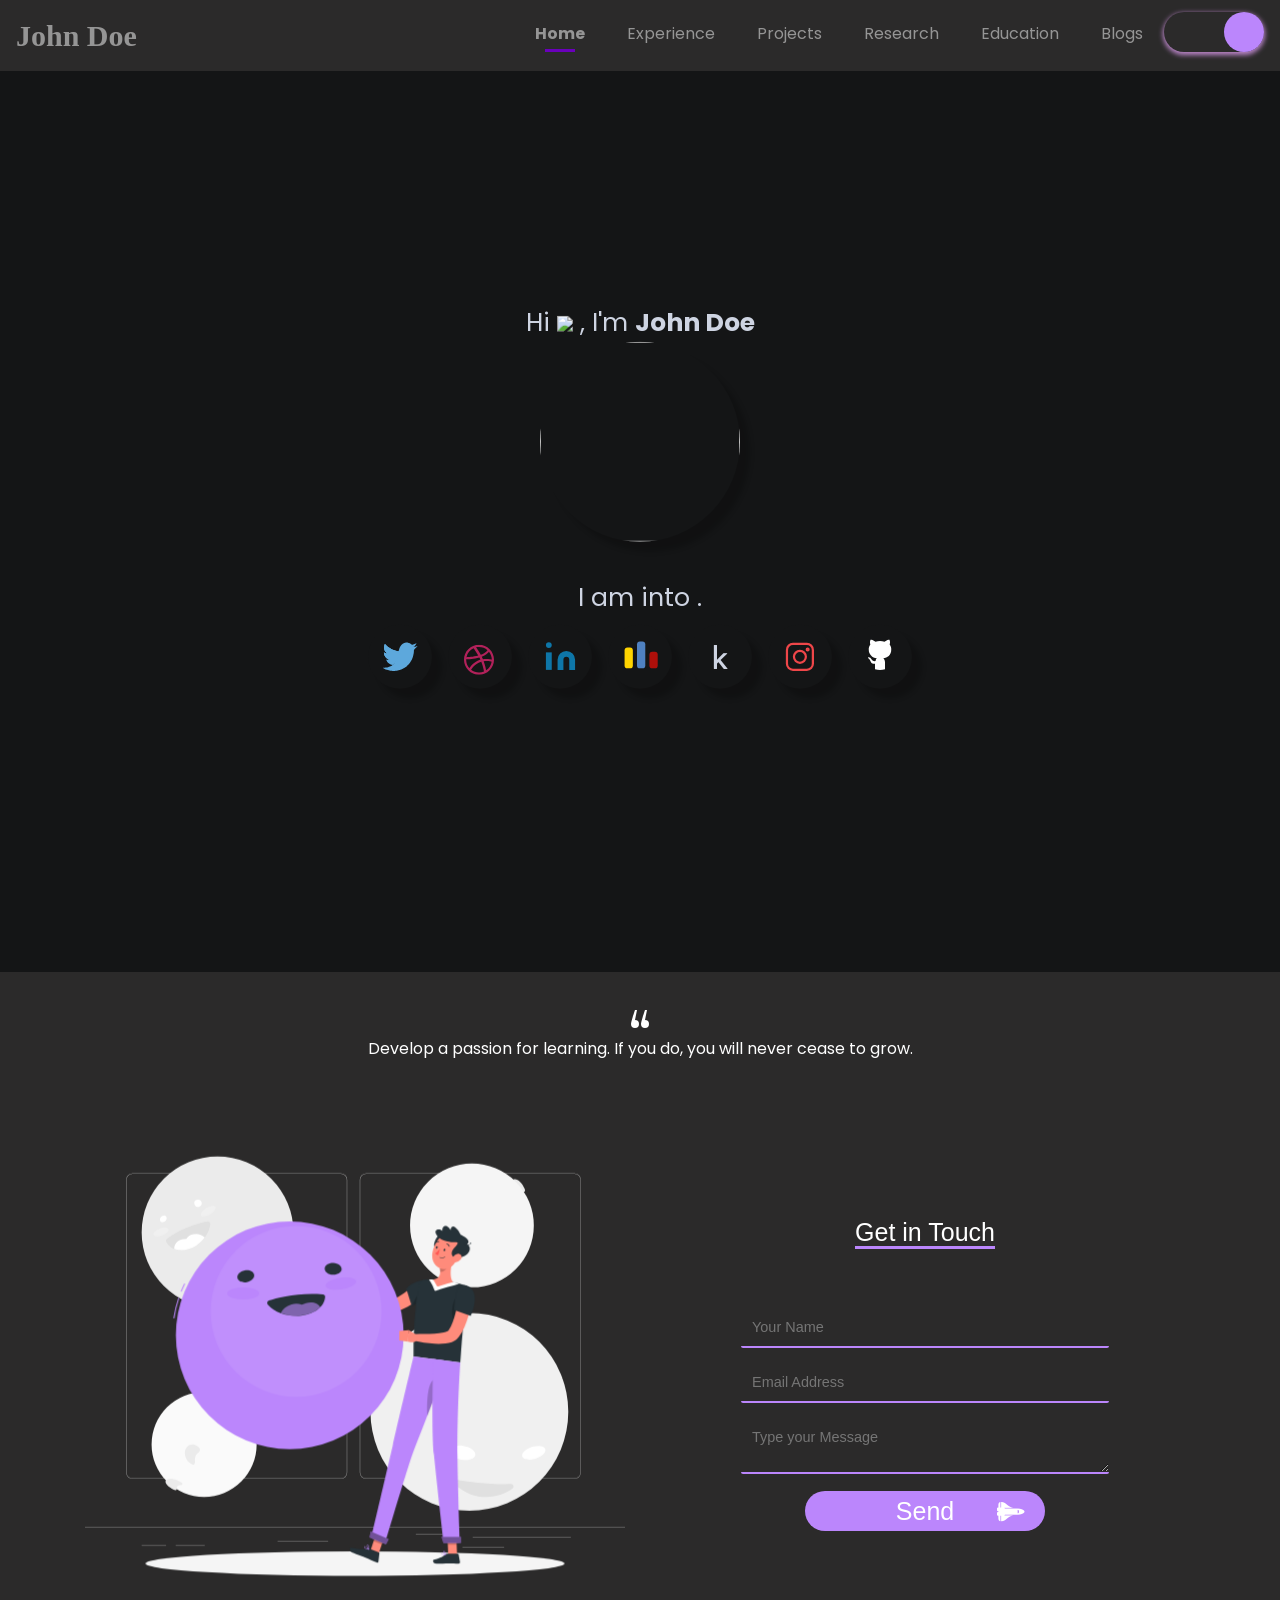
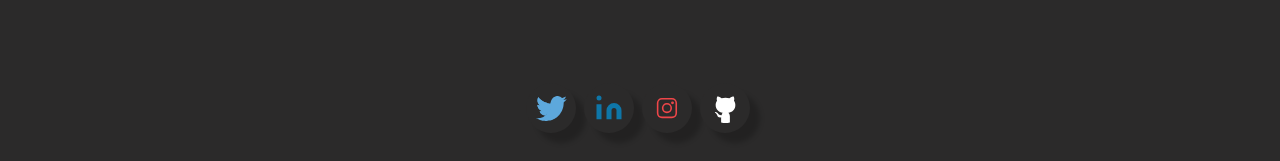
==== index.html @ d8738ed9 "Initial commit" ====
<!DOCTYPE html>
<html lang="en" light-mode="dark">

<head>
    <title>John Doe | Home</title>
    <meta charset="UTF-8">
    <meta name="viewport" content="width=device-width, initial-scale=1.0">
    <meta name="keywords" content="free portfolio template,portfolio template, portfolio website template, open source, open sourcing, contributing to open source" />
    <meta name="description" content="This project serves free and beautiful portfolio template for everyone. Anyone can showcase their work including moocs, education, projects, experience,etc. to the world." />
    <!-- Robot.txt -->
    <meta name="robots" content="index,follow" />
    <meta name="Googlebot" content="index,follow" />
    <meta name="AdsBot-Google" content="index,follow" />
    <meta property="og:site_name" content="https://portfolio.smaranjitghose.codes/">
    <meta property="og:title" content="John Doe | Home">
    <meta property="og:description" content="This project serves free and beautiful portfolio template for everyone. Anyone can showcase their work including moocs, education, projects, experience,etc. to the world.">
    <meta property="og:type" content="website">
    <meta property="og:url" content="https://portfolio.smaranjitghose.codes/">
    <meta name="twitter:card" content="summary">
    <meta name="twitter:site" content="https://portfolio.smaranjitghose.codes/">
    <meta name="application-name" content="John Doe | Home" />
    <meta name="apple-mobile-web-app-title" content="John Doe | Home" />
    <meta name="summary" content="An open source project aimed at providing free and beautiful templates to everyone for building their portfolio websites and showcase their work to the world." />
    <!--For Dark/Light mode Toggle-->
    <script src="https://code.iconify.design/1/1.0.4/iconify.min.js"></script>
    <!--Import Google Icon Font-->
    <link rel="stylesheet" href="https://maxcdn.bootstrapcdn.com/bootstrap/4.5.0/css/bootstrap.min.css" />
    <link href="https://fonts.googleapis.com/css2?family=Poppins:wght@200;300&display=swap" rel="stylesheet">
    <script src='https://kit.fontawesome.com/a076d05399.js'></script>
    <link rel="stylesheet" href="assets/css/preloader.css">
    <link rel="stylesheet" href="assets/css/home.css">
    <link rel="stylesheet" href="assets/css/style.css">
    <!-- Favicon -->
    <link id='favicon' rel="shortcut icon" href="assets/images/favicon.png" type="image/x-png">
    <!-- Font awesome icons -->
    <link rel="stylesheet" href="https://cdnjs.cloudflare.com/ajax/libs/font-awesome/5.15.1/css/all.min.css" integrity="sha512-+4zCK9k+qNFUR5X+cKL9EIR+ZOhtIloNl9GIKS57V1MyNsYpYcUrUeQc9vNfzsWfV28IaLL3i96P9sdNyeRssA==" crossorigin="anonymous" />
    <link rel="stylesheet" href="https://cdn.jsdelivr.net/gh/jpswalsh/academicons@1/css/academicons.min.css">
    <script defer src="./assets/js/dynamicTitle.js"></script>
    <!-- Global site tag (gtag.js) - Google Analytics -->
    <script async src="https://www.googletagmanager.com/gtag/js?id=G-M11CMZ12Q"></script>
    <script>
        window.dataLayer = window.dataLayer || [];
        function gtag(){dataLayer.push(arguments);}
        gtag('js', new Date());

        gtag('config', 'G-M11CMZ12Q');
    </script>
</head>

<body class="no-scroll-preload">
    <!-- loader -->
    <div class="loader-container">
        <div class="atom">
            <div class="electron"></div>
            <div class="electron-alpha"></div>
            <div class="electron-omega"></div>
        </div>
    </div>

    <!--Dynamic Nav Bar-->

    <!--Particles effect-->
    <div id="home">
        <section class="center">
            <div id="particles-js"></div>
        </section>
    </div>
    <center>
        <!-- Home Section -->
        <div class="text col-sm-6" style="margin-top: 140px;">Hi <span class="wave"><img src="assets/images/Hand.gif" width="35px"></span>&nbsp;, I'm <span class="header">John Doe</span>
            <div class="center">
                <div>
                    <img src="assets/images/dp_male.svg" alt="" class="rounded-circle" height="200" width="200">
                </div>
                <br/>
                <span style="display: inline;">I am into <span class="animated-text"
                    data-words="Designing, UI/UX, Cloud Computing, Web Development, Open Source, Mentoring"></span>
                </span>
                <div>
                    <div class="social-icons">

                        <a class="socialicon twitter" href="" target="_blank" rel="author">
                            <!-- SVG code for twitter icon -->
                            <svg class="twitter-icon" version="1.1" id="Layer_1" xmlns="http://www.w3.org/2000/svg" xmlns:xlink="http://www.w3.org/1999/xlink" x="0px" y="0px" viewBox="0 0 500 500" enable-background="new 0 0 500 500" xml:space="preserve">
                                <!-- bird body -->
                                <path id="body" fill="#5DA8DC" d="M142.9,364.1c-1.6,1-3,1.7-4,2.3c-3,1.5-7.9,3.8-14.9,6.9c-7,3.1-14.7,5.7-23.1,7.9
                                                c-8.4,2.2-15.6,3.8-21.8,4.7c-6.2,0.9-12.2,1.5-18.1,1.8s-11.4,0.3-16.7,0c-5.2-0.3-8.5-0.5-9.6-0.6l-1.8-0.2l-0.4-0.1l-0.4-0.1v0.8
                                                h0.2l0.1,0.1l0.1,0.1l0.1,0.1l0.1,0.1l0.1,0.1H33l0.4,0.2l0.4,0.2l0.1,0.1l0.1,0.1l0.1,0.1l0.1,0.1l3.6,2.2c2.4,1.5,4.5,2.6,6.4,3.6
                                                s6.6,3.3,14.1,7.1c7.6,3.7,16.6,7.4,27.2,11.1s18.6,6.2,24,7.4c5.4,1.3,12.8,2.6,22.2,3.9s14.9,2.1,16.3,2.2
                                                c1.5,0.1,3.3,0.3,5.5,0.4l3.3,0.2v0.2h25.6v-0.2l14-1.3c9.3-0.9,17.6-2.1,25-3.3c7.3-1.3,14.9-3.1,22.8-5.5
                                                c7.9-2.4,15.3-4.9,22.4-7.7c7.1-2.8,13.7-5.7,19.7-9c6.1-3.2,11.3-6,15.6-8.5c4.3-2.5,9.1-5.6,14.2-9.3c5.2-3.7,10-7.5,14.6-11.2
                                                s7.1-5.9,7.7-6.4c0.6-0.6,4-4,10.2-10.2c6.2-6.3,11.3-11.9,15.4-16.8c4-5,8-10.3,12-15.9c3.9-5.6,8.3-12.5,13-20.6
                                                s9.2-17.3,13.5-27.5s8-20.7,11-31.5c3-10.7,5.2-20.4,6.7-28.9s2.4-16.5,3-23.8c0.5-7.3,0.8-13.9,0.9-19.7s2.5-10.8,7.4-14.8
                                                s9.9-8.5,15-13.7c5.1-5.1,7.9-8,8.3-8.7c0.5-0.7,0.9-1.1,1.1-1.2c0.3-0.1,2.1-2.3,5.3-6.7c3.3-4.4,5-6.6,5-6.7l0.1-0.1l0.2-0.4
                                                l0.2-0.4l0.1-0.1l0.1-0.1l0.1-0.1l0.1-0.1l0.1-0.1l0.1-0.1l0.1-0.1l0.1-0.1l0.1-0.1l0.1-0.1l0.2-0.1l0.2-0.1V115l-1,0.3l-0.8,0.1
                                                l-0.4,0.2l-0.4,0.2l-0.4,0.2l-0.4,0.2l-0.6,0.2l-1.2,0.4l-10.6,3.6c-6.7,2.2-13.7,4.1-21,5.7l-11,2.4h-1.9l0.1-0.1l0.1-0.1l0.1-0.1
                                                l0.1-0.1l0.1-0.1l0.1-0.1l0.1-0.1l0.1-0.1l0.4-0.2l0.4-0.2l0.1-0.1l0.1-0.1l0.1-0.1l0.1-0.1l0.4-0.2l0.4-0.2l1.9-1.3
                                                c1.3-0.9,2.4-1.8,3.3-2.8s2.8-2.7,5.6-5.1c2.8-2.4,6-6,9.5-10.7s6.5-9.4,8.8-14s3.6-7.2,3.7-7.9c0.1-0.6,0.3-1.2,0.4-1.6l0.2-0.6
                                                l0.2-0.4l0.2-0.4l0.2-0.6l0.2-0.6l0.1-0.6l0.1-0.6l-0.4,0.1l-0.4,0.1l-0.1,0.1l-0.1,0.1l-0.1,0.1l-0.1,0.1l-0.4,0.2l-0.4,0.2
                                                l-0.4,0.2l-0.4,0.2l-0.1,0.1c-0.1,0.1-0.8,0.4-1.9,1.2c-1.2,0.7-4.7,2.4-10.5,5s-11.6,5-17.5,7.1s-11.4,3.7-16.5,4.9
                                                s-8.8,0.5-11.3-1.9c-2.4-2.4-5.2-4.7-8.3-6.9c-3.1-2.2-6.5-4.3-10.4-6.4c-3.8-2.1-7.7-3.9-11.8-5.5c-4-1.6-8.6-2.9-13.5-3.8
                                                l-7.4-1.5h-20.5v0.1c0,0.1-1.7,0.4-5.1,0.9s-7.6,1.6-12.6,3.3c-5,1.7-10.4,4.2-16.3,7.4c-5.9,3.3-11.1,7-15.7,11.2
                                                s-8.3,8.3-11.2,12.2c-2.9,3.9-5.2,7.4-7,10.5C221.5,163.3,231.3,307,142.9,364.1z" />

                                <!-- wing1 -->
                                <path id="wing1" fill="#5DA8DC" d="M233.2,181.5c-5-0.5-12.4-1.7-22.2-3.6c-9.8-1.8-16.8-3.3-20.8-4.5s-11.1-3.7-21.2-7.4
                                                c-10.1-3.8-19.5-8-28.3-12.8c-8.8-4.7-16.8-9.5-24-14.4s-13.1-9.1-17.5-12.8c-4.5-3.7-7.1-6-7.9-7s-1.5-1.6-1.9-1.8
                                                c-0.5-0.2-3.2-2.7-8-7.6s-9.1-9.2-12.6-13.2l-5.3-5.9l-0.1-0.1l-0.1-0.1L63.1,90l-0.2-0.4l-0.1-0.1l-0.1-0.1l-0.1-0.1l-0.1-0.1
                                                l-0.1-0.1L62.3,89l-0.1-0.1l0,0.1l-0.1,0.1L62,89.2l0,0.1l-0.1,0.1L61.7,90l-0.2,0.6L57.9,98c-2.2,5-3.9,9.7-5.1,14.1
                                                c-1.2,4.5-1.9,8.5-2.4,12c-0.4,3.5-0.5,7.8-0.4,12.8s0.7,10,1.8,15.1c1,5.1,2.6,10.2,4.6,15.2c2.1,5.1,4,9.2,5.8,12.5
                                                c1.8,3.2,3.9,6.4,6.3,9.2c2.4,2.9,4.7,5.6,7.1,8.3s4.6,4.7,6.7,6.4c2.2,1.6,3.3,2.5,3.4,2.5l0.1,0.1l0.4,0.2l0.4,0.2l0.1,0.1
                                                l0.1,0.1l0.1,0.1L87,207l0.4,0.2l0.4,0.2l0.1,0.1l0.1,0.1l0.1,0.1l0.1,0.1l0.1,0.1l0.1,0.1l0.1,0.1l0.1,0.1H85l-1.8-0.2
                                                c-1.2-0.1-4.8-0.9-10.8-2.2s-11.1-2.9-15.1-4.7l-6.1-2.8l-0.4-0.2l-0.4-0.2l-0.4-0.2l-0.4-0.2l-0.4-0.1l-0.4-0.1l0.7,8.3
                                                c0.4,5.5,1.4,11,2.8,16.3c1.5,5.4,3.6,11,6.5,16.9s6.2,11.1,9.8,15.5c3.7,4.5,7,8.1,10.1,11c3.1,2.8,6.3,5.4,9.8,7.8
                                                c3.4,2.4,8,4.8,13.8,7.3s9.3,3.9,10.6,4.3c1.3,0.4,2.2,0.6,2.8,0.8l0.8,0.2l0.8,0.2l0.8,0.2l0.8,0.2l0.8,0.2l-0.1,0.1l-0.1,0.1
                                                l-0.1,0.1l-0.1,0.1l-1,0.2l-1,0.2l-0.8,0.2c-0.5,0.1-1.9,0.4-4.3,0.8s-6.6,0.6-12.8,0.8c-6.2,0.1-10.7,0-13.5-0.4l-4.3-0.6L81,288
                                                l-0.6-0.1l0.1,0.4l0.1,0.4l0.2,0.6l0.2,0.6l3.2,7.2c2.2,4.8,4.4,9,6.7,12.7c2.3,3.7,5.1,7.2,8.3,10.7c3.2,3.5,5.8,6.2,7.9,8
                                                c2.1,1.9,5.3,4.3,9.9,7.2c4.6,2.9,9.3,5.4,14.1,7.4c4.9,2.1,9.4,3.7,13.5,4.7c4.2,1,7.3,1.6,9.2,1.8c1.9,0.1,4,0.3,6.1,0.4l3.1,0.2
                                                c117.9-117.9,82.9-167.7,82.9-167.7l-2.8-0.1C241.6,182.3,238.2,181.9,233.2,181.5z" />
                                <!-- wing2 -->
                                <path id="wing2" fill="#5DA8DC" d="M233.2,181.5c-5-0.5-12.4-1.7-22.2-3.6c-9.8-1.8-16.8-3.3-20.8-4.5s-11.1-3.7-21.2-7.4
                                                c-10.1-3.8-19.5-8-28.3-12.8c-8.8-4.7-16.8-9.5-24-14.4s-13.1-9.1-17.5-12.8c-4.5-3.7-7.1-6-7.9-7s-1.5-1.6-1.9-1.8
                                                c-0.5-0.2-3.2-2.7-8-7.6s-9.1-9.2-12.6-13.2l-5.3-5.9l-0.1-0.1l-0.1-0.1L63.1,90l-0.2-0.4l-0.1-0.1l-0.1-0.1l-0.1-0.1l-0.1-0.1
                                                l-0.1-0.1L62.3,89l-0.1-0.1l0,0.1l-0.1,0.1L62,89.2l0,0.1l-0.1,0.1L61.7,90l-0.2,0.6L57.9,98c-2.2,5-3.9,9.7-5.1,14.1
                                                c-1.2,4.5-1.9,8.5-2.4,12c-0.4,3.5-0.5,7.8-0.4,12.8s0.7,10,1.8,15.1c1,5.1,2.6,10.2,4.6,15.2c2.1,5.1,4,9.2,5.8,12.5
                                                c1.8,3.2,3.9,6.4,6.3,9.2c2.4,2.9,4.7,5.6,7.1,8.3s4.6,4.7,6.7,6.4c2.2,1.6,3.3,2.5,3.4,2.5l0.1,0.1l0.4,0.2l0.4,0.2l0.1,0.1
                                                l0.1,0.1l0.1,0.1L87,207l0.4,0.2l0.4,0.2l0.1,0.1l0.1,0.1l0.1,0.1l0.1,0.1l0.1,0.1l0.1,0.1l0.1,0.1l0.1,0.1H85l-1.8-0.2
                                                c-1.2-0.1-4.8-0.9-10.8-2.2s-11.1-2.9-15.1-4.7l-6.1-2.8l-0.4-0.2l-0.4-0.2l-0.4-0.2l-0.4-0.2l-0.4-0.1l-0.4-0.1l0.7,8.3
                                                c0.4,5.5,1.4,11,2.8,16.3c1.5,5.4,3.6,11,6.5,16.9s6.2,11.1,9.8,15.5c3.7,4.5,7,8.1,10.1,11c3.1,2.8,6.3,5.4,9.8,7.8
                                                c3.4,2.4,8,4.8,13.8,7.3s9.3,3.9,10.6,4.3c1.3,0.4,2.2,0.6,2.8,0.8l0.8,0.2l0.8,0.2l0.8,0.2l0.8,0.2l0.8,0.2l-0.1,0.1l-0.1,0.1
                                                l-0.1,0.1l-0.1,0.1l-1,0.2l-1,0.2l-0.8,0.2c-0.5,0.1-1.9,0.4-4.3,0.8s-6.6,0.6-12.8,0.8c-6.2,0.1-10.7,0-13.5-0.4l-4.3-0.6L81,288
                                                l-0.6-0.1l0.1,0.4l0.1,0.4l0.2,0.6l0.2,0.6l3.2,7.2c2.2,4.8,4.4,9,6.7,12.7c2.3,3.7,5.1,7.2,8.3,10.7c3.2,3.5,5.8,6.2,7.9,8
                                                c2.1,1.9,5.3,4.3,9.9,7.2c4.6,2.9,9.3,5.4,14.1,7.4c4.9,2.1,9.4,3.7,13.5,4.7c4.2,1,7.3,1.6,9.2,1.8c1.9,0.1,4,0.3,6.1,0.4l3.1,0.2
                                                c117.9-117.9,82.9-167.7,82.9-167.7l-2.8-0.1C241.6,182.3,238.2,181.9,233.2,181.5z" />
                            </svg>
                        </a>

                        <a class="socialicon dribbble" href="" target="_blank" rel="author">
                            <svg class="dribbble-icon" viewBox="0 0 256 256" version="1.1" xmlns="http://www.w3.org/2000/svg" xmlns:xlink="http://www.w3.org/1999/xlink" preserveAspectRatio="xMidYMid">
                            <g>
                                <path
                                    d="M128,255.7 C57.4,255.7 0,198.4 0,127.9 C0,57.3 57.4,0 128,0 C198.6,0 256,57.3 256,127.8 C256,198.3 198.6,255.7 128,255.7 L128,255.7 L128,255.7 Z M235.9,145.3 C232.2,144.1 202.1,135.2 167.8,140.6 C182.1,179.8 187.9,211.8 189,218.4 C213.6,201.9 231.1,175.7 235.9,145.3 L235.9,145.3 L235.9,145.3 Z M170.7,228.5 C169.1,218.9 162.7,185.5 147.4,145.7 C147.2,145.8 146.9,145.9 146.7,145.9 C85,167.4 62.9,210.1 60.9,214.1 C79.4,228.5 102.7,237.1 128,237.1 C143.1,237.2 157.6,234.1 170.7,228.5 L170.7,228.5 L170.7,228.5 Z M46.8,201 C49.3,196.8 79.3,147.2 135.7,128.9 C137.1,128.4 138.6,128 140,127.6 C137.3,121.4 134.3,115.2 131.1,109.1 C76.5,125.4 23.5,124.7 18.7,124.6 C18.7,125.7 18.6,126.8 18.6,127.9 C18.7,156 29.3,181.6 46.8,201 L46.8,201 L46.8,201 Z M21,105.6 C25.9,105.7 70.9,105.9 122.1,92.3 C104,60.1 84.4,33.1 81.6,29.2 C50.9,43.6 28.1,71.8 21,105.6 L21,105.6 L21,105.6 Z M102.4,21.8 C105.4,25.8 125.3,52.8 143.2,85.7 C182.1,71.1 198.5,49.1 200.5,46.3 C181.2,29.2 155.8,18.8 128,18.8 C119.2,18.8 110.6,19.9 102.4,21.8 L102.4,21.8 L102.4,21.8 Z M212.6,58.9 C210.3,62 192,85.5 151.6,102 C154.1,107.2 156.6,112.5 158.9,117.8 C159.7,119.7 160.5,121.6 161.3,123.4 C197.7,118.8 233.8,126.2 237.4,126.9 C237.1,101.2 227.9,77.5 212.6,58.9 L212.6,58.9 L212.6,58.9 Z"
                                    fill="#B2215A" y="0"></path>
                            </g>
                            </svg>
                        </a>

                        <a class="socialicon linkedin" href="" target="_blank" rel="author">
                            <svg class="linkedin-icon" xmlns="http://www.w3.org/2000/svg" width="35" viewBox="0 0 24 24" fill="#0e76a8" stroke-width="1" stroke-linecap="round" stroke-linejoin="round" class="feather feather-linkedin">
                                <path d="M16 8a6 6 0 0 1 6 6v7h-4v-7a2 2 0 0 0-2-2 2 2 0 0 0-2 2v7h-4v-7a6 6 0 0 1 6-6z"></path>
                                <rect x="2" y="9" width="4" height="12"></rect>
                                <circle cx="4" cy="4" r="2"></circle>
                            </svg>
                        </a>

                        <a class="socialicon codeforces" href="" target="_blank" rel="author">
                            <svg class="codeforces-icon" xmlns="http://www.w3.org/2000/svg" viewBox="5 0 14 19" width="100" height="100">
                                <g>
                                    <rect class="red" x="15" width="2" height="6.5" rx="0.7" y="0" fill="#AE0F0A" />
                                    <rect class="blue" x="12" width="2" height="6.5" rx="0.7" y="0" fill="#4F81C1" />
                                    <rect class="yellow" x="9" width="2" height="6.5" rx="0.7" y="0" fill="#FFD400" />
                                </g>
                            </svg>
                        </a>

                        <a class="socialicon kaggle" href="" target="_blank" rel="author">
                            <i class="fab fa-kaggle"></i>
                        </a>

                        <a class="socialicon instagram" href="" target="_blank" rel="author">
                            <!-- svg code for instagram icon -->
                            <svg class="instagram-icon" x="0px" y="0px" viewBox="0 0 202.5 202.5" style="enable-background:new 0 0 202.5 202.5;">
                                <circle id="littleCircle" class="st0" cx="101" cy="101.5" r="18.9" />
                                <circle id="shutter" class="st0" cx="101" cy="101.5" r="8" />
                                <circle id="lens" class="st0" cx="125.5" cy="78.6" r="2.9" />
                                <path id="camera" class="st0" d="M79,60.5h44c10.5,0,19,8.5,19,19v44c0,10.5-8.5,19-19,19H79c-10.5,0-19-8.5-19-19v-44
                                                                                                        C60,69,68.5,60.5,79,60.5z" />
                            </svg>
                        </a>

                        <a class="socialicon github" href="" target="_blank" rel="author">
                            <!-- SVG code for Github icon -->
                            <svg class="github-icon" width="45px" height="45px" viewBox="0 0 300 300">
                                <!-- body -->
                                <path id="body" d="M112.5,234.4v43.1c24.5,7.5,50.5,7.5,75,0V225c-0.4-11.1-4.9-21.6-12.7-29.6c30-3.4,59.5-23.5,59.5-64.1
                                                            c0.9-13.9-3.3-27.7-11.8-38.7c4.1-11.6,3.7-24.4-1.3-35.7c0,0-11.2-3.7-37.5,13.8c-22.1-6.1-45.3-6.1-67.4,0
                                                            C90.6,53.3,78.9,56.8,78.9,56.8c-5,11.3-5.4,24.1-1.3,35.7c-8.5,11.1-12.7,24.8-11.9,38.7c0.2,33.8,26.4,61.8,60.2,64.1
                                                            c-5,4.7-8.1,11.1-8.6,18" />
                                <!-- arm                             -->
                                <path id="arm" d="M125.2,213.4c-13.9,7.8-31.5,2.8-39.3-11.2c-4.3-7.7-12-12.8-20.7-13.8c-11.2,0-4.6,6.4,0,9.4
                                                            c6,5.1,10.8,11.5,13.8,18.8c2.9,7.4,7.7,24.1,41.5,17.8" />
                            </svg>
                        </a>
                    </div>
                </div>
            </div>
        </div>
    </center>

    <br><br><br>
    <!-- Dynamic footer section -->
    <script src="https://code.jquery.com/jquery-3.5.1.min.js" integrity="sha256-9/aliU8dGd2tb6OSsuzixeV4y/faTqgFtohetphbbj0=" crossorigin="anonymous"></script>

    <!-- Google Analytics -->
    <script async src="https://www.googletagmanager.com/gtag/js?id=G-G6D61F5TL4"></script>
    <!-- Fetching our Google Tag Manager -->

    <!--JavaScript at end of body for optimized loading-->
    <script src="assets/js/app.js"></script>
    <script src="https://cdnjs.cloudflare.com/ajax/libs/popper.js/1.12.9/umd/popper.min.js" integrity="sha384-ApNbgh9B+Y1QKtv3Rn7W3mgPxhU9K/ScQsAP7hUibX39j7fakFPskvXusvfa0b4Q" crossorigin="anonymous"></script>
    <script src="https://maxcdn.bootstrapcdn.com/bootstrap/4.0.0/js/bootstrap.min.js" integrity="sha384-JZR6Spejh4U02d8jOt6vLEHfe/JQGiRRSQQxSfFWpi1MquVdAyjUar5+76PVCmYl" crossorigin="anonymous"></script>
    <script src='https://cdnjs.cloudflare.com/ajax/libs/particles.js/2.0.0/particles.min.js'></script>
    <script src="assets/js/particle.js"></script>

</body>

</html>
---- assets/css/home.css ----
/*Declaration of CSS variables for light/dark theme*/

html[data-theme="light"] {
  --col-icon: black;
  --col-bd-radius:rgb(2, 2, 2);
  --col-box-shadow:#000000 2px 2px 4px, 
  #4D4D4D -2px -2px 4px;
 --col-box-shadow-hover:inset #8a7373 2px 2px 4px, 
 inset #4D4D4D -2px -2px 4px;
  --col-bd-icon:transparent;
  --bg-icon: #fff;
   --bg1-color: #fff;
  --col-icon-dribbble: #ea4c89;
  --col-icon-linkedin: #0e76a8;
  --col-icon-kaggle: #41aff3;  
  --col-icon-instagram: rgb(201, 94, 174);
  --col-icon-mail:rgb(209, 82, 82);
  --col-icon-google-scholar:#3cba54;
  --col-icon-codeforces:rgb(19, 145, 184);
  --col-icon-leetcode:rgb(255, 181, 62);
  --shadow-col: rgba(0, 0, 0, 0.3);

}

html[data-theme="dark"] {
  --col-icon:white;
  --col-bd-radius:black;
  --col-bd-icon:transparent;
  --col-box-shadow: 5px 5px 10px rgba(22, 21, 21, 0.7) , -5px -5px 10px rgba(255,255,255,0.1);
  --col-box-shadow-hover:inset rgba(255, 255, 255, 1) 2px 2px 4px, 
 inset rgba(255, 255, 255, 0.5) -2px -2px 4px;
  --col-icon-dribbble: #ea4c89;
  --col-icon-linkedin: #0e76a8;
  --col-icon-kaggle: #41aff3;
  --col-icon-instagram: rgb(201, 94, 174);
  --col-icon-mail:rgb(209, 82, 82);
  --col-icon-google-scholar:#3cba54;
  --col-icon-codeforces:rgb(19, 145, 184);
  --col-icon-leetcode:rgb(255, 181, 62);
  --col-white: #fff;
}
/* Particle effect*/
body{
  font-family: "Poppins";
}
#home,
#particles-js {
  position: relative;
  height: 100vh;
  width: 100%;
}

.section {
  background-color: rgb(63, 25, 170);
  justify-content: center;
  align-items: center;
}

.text .header {
  font-weight: bold;
}

.text {
  font-size: 25px;
  top: 40%;
  left: 50%;
  transform: translate(-50%, -50%);
  position: absolute;
}

.animated-text span {
  display: none;
  line-height: 1;
}

.animated-text span.active {
  display: inline;
}

.animated-text:after {
  content: ".";
  display: inline;
  width: 6px;
  text-indent: 0;
  background: var(--col-icon);
  animation: blink 0.3s infinite alternate;
}
.datawords{
  white-space: nowrap;
    overflow: hidden;
    text-overflow: ellipsis;
    white-space: nowrap;
}

@keyframes blink {
  from {
    opacity: 0;
  }

  to {
    opacity: 1;
  }
}

/*Social icons*/

:root {
  --link-size: 64px;
  --trans-props: all 0.2s ease;
  --link-size-footer-b: 40px;
  --link-size-footer-s: 30px;
}

a.socialicon {
  box-shadow: 10px 10px 5px rgba(0, 0, 0, 0.2);
}

.social-icons {
  display: flex;
  font-size: 20px;
  align-items: center;
  justify-content: center;
  flex-flow: row wrap;
}
.socialicon{
  display: flex;
  position: relative;
  overflow: hidden;
  width: var(--link-size);
  height: var(--link-size);
  background-color: #fff;
  margin: 8px;
  border-radius: 50%;
  box-shadow: 2px 5px 5px var(--shadow-col);
  text-decoration: none;
  transition: var(--trans-props);
}
.socialicon i {
  margin: auto;
  font-size: 24px;
  z-index: 1;
  transition: var(--trans-props);
}

/* Social icon in dark mode */
html[light-mode="dark"] .socialicon{
  background-color: #141516;
}

.kaggle i {
  margin: auto;
  font-size: 24px;
  z-index: 1;
  transition: var(--trans-props);
}

.socialicon.kaggle{
  color:var(--col-icon-kaggle);
}

.socialicon:after {
  content: "";
  width: var(--link-size);
  height: var(--link-size);
  position: absolute;
  transform: translate(0, var(--link-size));
  border-radius: 50%;
  transition: var(--trans-props);
  
}

.socialicon.kaggle:after {
  background-color: #41aff3;
  box-shadow: var(--kaggle);
}


 /*
---------------------------
   LINKEDIN MICROANIMATION
---------------------------
*/

 .linkedin-icon{
  margin-left: 15px;
}
.linkedin:hover .linkedin-icon>rect{
  animation: rect-up 0.3s linear infinite;
}


@keyframes rect-up {
  50% {
      y:10px;
      height:11px;
   }
  0%{
      y:13px;
      height:8px;  
      }
  
}

.linkedin:hover .linkedin-icon> circle{
  animation: bounce 0.4s linear infinite;
}

@keyframes bounce {
  75% {
      cy: 8px;
   }
   50%{
      cy: 4px
   }
  0%{
      cy:4px
      }
  
}

/*
---------------------------
   INSTAGRAM MICROANIMATION
---------------------------
*/

.instagram-icon {
  width: 90px !important;
 
}
.st0 {
  fill:none;
  stroke:#EF4649;
  stroke-width:7;
  stroke-linecap:round;
  stroke-miterlimit:10;
}

.instagram:hover #littleCircle {
  stroke-dasharray:150;
}

.instagram #shutter{
  display:none;
}
.instagram:hover #shutter{
  display: block;
  animation: shutter 1s linear infinite;
}
.instagram:hover #lens{
  fill:#EF4649;
  animation: lens 1.5s linear infinite;

}

@keyframes shutter {
  0%, 50% {
          stroke-dashoffset: 150;
          
      }
  75% {
          fill:#EF4649;
          stroke-dashoffset: 0;
          stroke-width:11;
      }
}

@keyframes lens {
  0%, 75% {
          opacity: 0;
      }
  100% {
          opacity: 1;
      }
}


/*
---------------------------
   TWITTER MICROANIMATION
---------------------------
*/
.twitter-icon{
  width: 40px;
  margin-left: 12px;
}

.twitter:hover #wing1{
      transform-origin:center;
      animation: flap 0.4s ease-out infinite alternate;
   }	
   
.twitter:hover #wing2{
    transform-origin:center;
    animation: flap 0.4s ease-in infinite alternate;
 }		

@keyframes flap{
     50%{
      transform:scaleX(-1) rotate(-45deg) translate(-40px,-40px);
     }
   }

/*
--------------------------
   GITHUB MICROANIMATION
--------------------------
*/
html[light-mode="dark"] .github-icon{
  fill: #ffff;
}

.github-icon {
  width: 40px;
  margin-left: 12px;
  margin-top: 5px;
  fill: #000000;
}

.github:hover #arm {
  transform-origin: bottom right;
  animation: moveArm 1s infinite alternate;
}

@keyframes moveArm {
  0% { transform: rotate(10deg); }
  100% { transform: rotate(-10deg); }
 }

 /*
  --------------------------
     DRIBBBLE MICROANIMATION
  --------------------------
  */
  
  .dribbble-icon{
    width: 30px;
    height: 30px;
    margin-left:16px;
    margin-top: 20px;
  }
  
  .dribbble:hover .dribbble-icon{ 
      animation: dribbble-bounce .4s ease infinite;
      transform: rotate(360deg);
      transition: all 9s ease-in-out 0s;
  }
  
  @keyframes dribbble-bounce {
    from, to {
      margin-top: 20px;
    }
    50% { 
      margin-top: 15px; 
    }
    
    75%{
      margin-top: 15px;
    }
  }
  
  /*
  --------------------------
     CODEFORCES MICROANIMATION
  --------------------------
  */
  
  .codeforces-icon{
    margin-right: 6px;
    margin-top: 6px;
  }
  
  .codeforces-icon .red {
    height:4px;
    y:2.5px;
    
  }
  .codeforces:hover .red{
    animation: red-animation 2.5s infinite alternate;
  }
  
  
  .codeforces-icon .yellow{
    height:5px;
    y:1.5px;
    
  }
  
  .codeforces:hover .yellow{
    animation: yellow-animation 2s infinite alternate-reverse;
  }
  
  .codeforces:hover .blue{
    animation: blue-animation 2s  infinite alternate;
  }
  
  @keyframes red-animation{
    0%{
       y:0px
    }
    0%{
        height:6px;
        y:0.5px;
    }
  }
  
  @keyframes yellow-animation{
    0%{
        y:0px;
    }
    0%{
        height:6px;
        y:0.5px;
    }
  }
  
  @keyframes blue-animation{
    0%{
        y:0px;
    }
    0%{
        height:3px;
        y:3.5;
    }
  }
  
  

/*
----------------------------
   SOCIAL MEDIA ANIMATIONS
----------------------------
*/

.socialicon:hover {
  transform: translateY(-4px);
  box-shadow: 0px 4px 12px rgba(0, 0, 0, 0.16);
}
.socialicon:hover:after {
  transform: translate(0) scale(1.2);
}
.socialicon:hover i {
  color: #fff;
}
a:hover {
  color: transparent;
}


@media only screen and (max-width: 450px) {
  .text {
    margin-top: 5rem;
  }
}

@media only screen and (max-width:2381px){
  .text{
    margin-top:2rem;
  }
}

@media only screen and (max-width:1340px){
  .text{
    margin-top:4rem;
  }
}

@media only screen and (max-width:780px){
  .text{
    margin-top:3rem;
  }
}

@media only screen and (max-width:700px){
  .text{
    margin-top:6rem;
  }
}
@media only screen and (max-width:350px){
  .text{
    margin-top:6rem;
  }
}

@media only screen and (max-width:270px){
  .text{
    margin-top:12rem;
  }
}
/* responsiveness */
@media (min-width:410px) and (max-width:411px){
  .text{
    margin-top: 1rem;
  }
}
@media only screen and (min-height:731px){
  .text{
    margin-top: 2rem;
  }
}
@media (min-height:822px) and (max-height:823px){
  .text{
    margin-top: 10rem;
  }
}
@media only screen and (min-height:768px){
  .text{
    margin-top: 0rem;
  }
}
@media (max-width:280px)and (max-height:655px){
  .text{
    margin-top: 6rem;
  }
 

}

@media (min-width:1020px)and (max-width:1024px){
  .text{
    margin-top: 4rem;
    font-size: xx-large;
  }
}

@media (max-width:320px)and (max-height:440px){
  .text{
    margin-top: 4rem;
  }
  
  img{
    height:100px;
    width:150px;
    margin-bottom: 0px;
    margin-top: 0px;
  }
  .text{
    font-size:20px;
  }
  .socialicon{
    width:56px;
    height:56px;
  }
  
}

@media (max-width:380px)and (max-height:440px){
  .text{
    margin-top: 4rem;
  }
  img{
    height:100px;
    width:150px;
    margin-bottom: 0px;
    margin-top: 0px;
  }
  .text{
    font-size:20px;
  }
  .socialicon{
    width:56px;
    height:56px;
  }
  .tag{
    width:78px;
  }

}
@media (max-width:430px)and (max-height:440px){
  .text{
    font-size:20px;
    margin-top: 4rem;
  }
  img{
    height:100px;
    width:150px;
    margin-bottom: 0px;
    margin-top: 0px;
  }
  .socialicon{
    width:56px;
    height:56px;
  }

}
@media (min-width:520px)and (max-width:521px){
  .text{
    margin-top: 2rem;
  }
}

@media (min-height:810px)and (max-height:812px){
  .text{
    margin-top: 1rem;
  }
}

@media (min-height:822px)and (max-height:823px){
  .text{
    margin-top: 1rem;
  }
}
---- assets/css/style.css ----
@font-face {
  font-family: "Agustina";
  src: url(../fonts/Agustina.woff);
}


/*CSS variable declaration for light/dark mode*/

html[data-theme="light"] {
  --bg-mybtn: red;
  --bg-nav: black;
  --bg-nav-img: black;
  --bg-footer: #DDE1EC;
  --bg: #ffffff;
  --text: #191919;
  --text-color: #6c757d;
  --col-icon: black;
  --col-bd-radius: rgb(2, 2, 2);
  --col-box-shadow: #000000 2px 2px 4px, #4D4D4D -2px -2px 4px;
  --col-box-shadow-hover: inset #8a7373 2px 2px 4px, inset #4D4D4D -2px -2px 4px;
  --col-bd-icon: transparent;
  --bg-icon: #fff;
  --col-icon-twitter: #1da1f2;
  --col-icon-dribbble: #ea4c89;
  --col-icon-linkedin: #0e76a8;
  --col-icon-kaggle: #41aff3;
  --col-icon-github: #24292e;
  --col-icon-instagram: rgb(201, 94, 174);
  --col-icon-mail: rgb(209, 82, 82);
  --col-icon-google-scholar: #3cba54;
  --col-icon-codeforces: rgb(19, 145, 184);
  --col-icon-leetcode: rgb(255, 181, 62);
  --shadow-col: rgba(0, 0, 0, 0.3);
}

html[data-theme="dark"] {
  --bg-mybtn: rgb(230, 109, 129);
  --bg-nav: #6617cb;
  --bg-nav-img: linear-gradient(315deg, #6617cb 0%, #882463 74%);
  --bg-footer: linear-gradient(315deg, #6617cb 0%, #882463 74%);
  --bg: #191919;
  --text: #ffffff;
  --text-color: #fff;
  --bg-txt-img: linear-gradient(315deg, #d5adc8 0%, #ff8489 74%);
  --txt-fill: transparent;
  --col-icon: white;
  --col-bd-radius: black;
  --col-bd-icon: transparent;
  --col-box-shadow: 5px 5px 10px rgba(22, 21, 21, 0.7), -5px -5px 10px rgba(255, 255, 255, 0.1);
  --col-box-shadow-hover: inset rgba(255, 255, 255, 1) 2px 2px 4px, inset rgba(255, 255, 255, 0.5) -2px -2px 4px;
  --col-icon-twitter: #1da1f2;
  --col-icon-dribbble: #ea4c89;
  --col-icon-linkedin: #0e76a8;
  --col-icon-kaggle: #41aff3;
  --col-icon-github: #24292e;
  --col-icon-instagram: rgb(201, 94, 174);
  --col-icon-mail: rgb(209, 82, 82);
  --col-icon-google-scholar: #3cba54;
  --col-icon-codeforces: rgb(19, 145, 184);
  --col-icon-leetcode: rgb(255, 181, 62);
  --col-white: #fff;
}


/*
---------------------------
      SCROLLBAR
---------------------------
*/

::-webkit-scrollbar {
  width: 16px;
}

::-webkit-scrollbar-track {
  -webkit-box-shadow: inset 0 0 6px #bb86fc;
  border-radius: 2px;
  background: #f1f1f1;
}

::-webkit-scrollbar-thumb {
  border-radius: 2px;
  max-height: 10px;
  -webkit-box-shadow: inset 0 0 6px #bb86fc;
  background: #bb86fc;
  transition: 0.3s;
}

::-webkit-scrollbar-thumb:hover {
  background: #ca9eff;
  
}

/* Custom Scrollbar for Mozilla Firefox*/
html{
  overflow-y: visible;
  scrollbar-color: #ca9eff #f1f1f1;
  scrollbar-width: auto;
}

body {
  height: 100vh;
  margin: 0;
  overflow-x: hidden;
  color: var(--text);
  font-family: "Poppins", sans-serif;
  background-color: var(--bg);
}
.text-center heading1 exp-head {
  color: white;
}


/* Scroll to Top button */

#btnScrollToTop {
  width: 50px;
  height: 50px;
  background-color: #bb86fc;
  color: #fff;
  margin: 8px;
  border: none;
  border-radius: 50%;
  box-shadow: 2px 5px 5px rgba(0, 0, 0, 0.3);
  text-decoration: none;
  position: fixed;
  outline: none;
  bottom: 10px;
  right: 10px;
  animation: up 1.5s infinite;
  -webkit-animation: up 1.5s infinite;
}


/*
---------------------------------------
 SCROLL TO TOP BUTTON MICROANIMATION
---------------------------------------
*/

@keyframes up {
  0% {
      transform: translate(0);
  }
  20% {
      transform: translateY(-15px);
  }
  40% {
      transform: translate(0);
  }
}

@-webkit-keyframes up {
  0% {
      transform: translate(0);
  }
  20% {
      transform: translateY(-15px);
  }
  40% {
      transform: translate(0);
  }
}


/* smooth scrolling to top */

html {
  scroll-behavior: smooth;
}


/*
------------------------------------
   HAMBURGER ANIMATION
------------------------------------
*/

.hamburger_wrapper {
  float: right;
}

.hamburger {
  width: 2.5em;
  height: 2em;
  font-size: 11px;
  cursor: pointer;
  position: relative;
}

.first,
.second,
.third {
  position: absolute;
  background-color: rgba(0, 0, 0, 0.85);
  height: .45em;
  width: 100%;
  float: left;
  border-radius: 2px;
  transition: all .35s ease-in-out;
}

.first {
  top: 0px;
}

.is-active .first {
  transform-origin: .167em .33em;
  transform: rotate(45deg) translate(0.167em, -0.25em);
}

.second {
  top: 50%;
  margin-top: -.25em;
}

.is-active .second {
  opacity: 0;
  transform: translateX(8em)
}

.third {
  bottom: 0px;
  transform-origin: .25em -0.33em;
}

.is-active .third {
  transform: rotate(-45deg) translate(-0.167em, 0.083em);
}

.navbar-brand {
  font-family: Agustina;
  font-size: 30px;
  font-weight: bold;
}

.navbar {
  color: #000000;
  background-color: #fff;
  z-index: 2;
  box-shadow: 0 2px 2px rgb(230, 230, 230);
}

/* Dark Mode toggle switch button */
.dark_toggler {
  -webkit-appearance: none;
  position: relative;
  cursor: pointer;
  width: 100px;
  height: 40px;
  background-image: url(https://i.postimg.cc/857jHw2q/Screenshot-2020-04-16-at-1-07-06-PM.png);
  background-size: cover;
  border-radius: 50px;
  outline: none;
  transition: background-image 0.9s;
  box-shadow: 0px 2px 5px 1px gray;
}

.dark_toggler:before {
  content: "";
  position: absolute;
  top: 0;
  left: 0;
  height: 40px;
  width: 40px;
  background-color: navy;
  border-radius: 50px;
  transition: all 0.9s;
  background-color: #f7ca33;
}

.dark_toggler:checked {
  background-image: url(https://i.postimg.cc/Hn0nstVK/Screenshot-2020-04-16-at-1-07-19-PM.png);
  transition: background-image 0.9s;
  box-shadow: 0px 2px 5px 1px rgb(187, 134, 201);
}

.dark_toggler:checked:before {
  transform: translate(150%);
  transition: all 0.9s;
  background-color: #bb86fc;
}
/* end of dark mode toggle switch button */

html {
  background-color: #f6f6f6;
  transition: background-color .3s;
}

html[light-mode="dark"] {
  background-color: #141516;
  color: #ced4e2;
}

.dark-theme {
  background-color: #2b2a2A;
  transition: background-color .3s;
  box-shadow: 0 0 0;
}

.dark-theme .navbar-nav .nav-link,
.dark-theme .navbar-brand {
  color: rgba(255, 255, 255, 0.5);
}

.dark-theme .nav-link:hover{
color: #ffffff !important;
}

.dark-theme .first,
.dark-theme .second,
.dark-theme .third {
  background-color: rgba(255, 255, 255, 0.5);
}
.dsc{
   box-shadow:   2px 5px 5px 0px rgb(130 216 251), 
   inset -2px -5px 5px 0px rgb(130 216 251);
   background: #1f1d1d;
}
/*
-------------------------------------
  SIDEBAR SVG ANIMATION
--------------------------------------
*/

.bike {
  margin-top: 30px;
  display: block;
}

#right-wheel,
#left-wheel {
  animation: wheel 3s linear infinite;
  transform-origin: center;
  transform-box: fill-box;
}

#man-bike {
  animation: bikes 1s ease-in-out infinite alternate;
  transform-origin: bottom;
}

#hat {
  animation: hat 1s ease-in-out infinite alternate;
  transform-origin: center;
  transform-box: fill-box;
}

@keyframes wheel {
  from {
      transform: rotateZ(0deg);
  }
  to {
      transform: rotateZ(360deg);
  }
}

@keyframes bikes {
  from {
      transform: rotateX(0deg);
  }
  to {
      transform: rotateX(12deg);
  }
}

@keyframes hat {
  from {
      transform: translateY(0%) rotateZ(0deg);
  }
  to {
      transform: translateY(10%) rotateZ(20deg);
  }
}


/*
-------------------------------------
  NAV BAR HIGHLIGHTING
--------------------------------------
*/

@media only screen and (min-width: 1024px) {
  .current-link {
      font-weight: bolder;
      position: relative;
      z-index: 1;
      text-align: center;
  }
  .current-link:after {
      content: "";
      position: absolute;
      left: 34%;
      margin-left: auto;
      margin-right: auto;
      bottom: 0;
      width: 32%;
      border-bottom: 3px solid #6a00bb;
  }
  
  .nav-item-hover::after {
      content: "";
      display: block;
      margin-left: auto;
      margin-right: auto;
      height: 0.15em;
      bottom: 0;
      width: 0%;
      background-color: #6a00bb;
      transition: all ease-in-out 280ms;
  }
  
  .nav-item:hover::after {
      width: 50%;
      
  }

  li.nav-item {
      text-align: center;
  }
  a.nav-link {
      padding: 6px 21px !important;
  }

  /* Hide svg on laptop screens to prevent overlap between sidebar and navbar */
  .bike {
      display: none;
  }
}

/* navbar hover for light mode */
html[light-mode="light"] .nav-link{
  color: #000000 !important;
}
html[light-mode="light"] .nav-link:hover{
  color: 	rgb(106, 0, 187) !important;
}
html[light-mode="light"] .navbar-brand:hover{
  color: #000000 !important;
}

@media (min-width: 992px) {
  .navbar-expand-lg .navbar-nav {
      align-items: center;
  }
}


/**Navbar burger animations**/

.navbar-toggler {
  position: relative;
  display: flex;
  justify-content: center;
  align-items: center;
  cursor: pointer;
  transition: all .2s ease-in-out;
  border-color: white;
  border: none;
  outline: none;
  padding: 0;
  margin: 1.25rem 1rem;
}

.line {
  fill: none;
  stroke: black;
  stroke-width: 6;
  transition: stroke-dasharray 600ms cubic-bezier(0.4, 0, 0.2, 1), stroke-dashoffset 600ms cubic-bezier(0.4, 0, 0.2, 1);
  width: 50px;
}

.line1 {
  stroke-dasharray: 60 207;
  stroke-width: 6;
}

.line2 {
  stroke-dasharray: 60 60;
  stroke-width: 6;
}

.line3 {
  stroke-dasharray: 60 207;
  stroke-width: 6;
}

.open .line1 {
  stroke-dasharray: 90 207;
  stroke-dashoffset: -134;
  stroke-width: 6;
}

.open .line2 {
  stroke-dasharray: 1 60;
  stroke-dashoffset: -30;
  stroke-width: 6;
}

.open .line3 {
  stroke-dasharray: 90 207;
  stroke-dashoffset: -134;
  stroke-width: 6;
}


/*
------------------------
  FOOTER SECTION
------------------------
*/


/* Also have a look at the scroll to top button if changing footer's height (below upArrow in app.js) */

.footer {
  padding-top: 10px;
  font-family: "Poppins", sans-serif;
  background-color: #121212;
}

.tag {
  font-family: "Poppins", sans-serif;
  font: size 20px;
  line-height: 26px;
  text-align: center;
  color: #fff;
  height: 78px;
  margin: 5px auto 0px;
  display: block;
  box-sizing: border-box;
}

.svg-inline--fa {
  vertical-align: -0.200em;
}

.rounded-social-buttons .social-button {
  display: inline-block;
  cursor: pointer;
  width: 3.125rem;
  height: 3.125rem;
  border: 0.125rem solid transparent;
  padding: 0;
  text-decoration: none;
  text-align: center;
  color: #fefefe;
  font-size: 1.5625rem;
  font-weight: normal;
  line-height: 2em;
  border-radius: 1.6875rem;
  transition: all 0.5s ease;
  margin-right: 0.25rem;
  margin-bottom: 0.25rem;
}


/********
Rotate Transition in foote Soical Icon
*********/

.rounded-social-buttons .social-button:hover,
.rounded-social-buttons .social-button:focus {
  transition: background-color 0.3s, var(--trans-props);
}


/*
------------------------------
 TWITTER MICROANIMATION
-------------------------------
*/

.twitter:hover #wing1 {
  transform-origin: center;
  animation: flap 0.4s ease-out infinite alternate;
}

.twitter:hover #wing2 {
  transform-origin: center;
  animation: flap 0.4s ease-in infinite alternate;
}

@keyframes flap {
  50% {
      transform: scaleX(-1) rotate(-45deg) translate(-40px, -40px);
  }
}


/*
-----------------------------
 LINKEDIN MICROANIMATION
-----------------------------
*/

.linkedin:hover .linkedin-icon-footer>rect {
  animation: rect-up 0.3s linear infinite;
}

@keyframes rect-up {
  50% {
      y: 10px;
      height: 11px;
  }
  0% {
      y: 13px;
      height: 8px;
  }
}

.linkedin:hover .linkedin-icon-footer>circle {
  animation: bounce 0.4s linear infinite;
}

@keyframes bounce {
  75% {
      cy: 8px;
  }
  50% {
      cy: 4px
  }
  0% {
      cy: 4px
  }
}


/*
-----------------------------
 INSTAGRAM MICROANIMATION
-----------------------------
*/

.st0 {
  fill: none;
  stroke: #EF4649;
  stroke-width: 7;
  stroke-linecap: round;
  stroke-miterlimit: 10;
}

.instagram-icon-footer:hover #littleCircle {
  stroke-dasharray: 150;
}

.instagram #shutter {
  display: none;
}

.instagram-icon-footer:hover #shutter {
  display: block;
  animation: shutter 1s linear infinite;
}

.instagram-icon-footer:hover #lens {
  fill: #EF4649;
  animation: lens 1.5s linear infinite;
}

@keyframes shutter {
  0%,
  50% {
      stroke-dashoffset: 150;
  }
  75% {
      fill: #EF4649;
      stroke-dashoffset: 0;
      stroke-width: 11;
  }
}

@keyframes lens {
  0%,
  75% {
      opacity: 0;
  }
  100% {
      opacity: 1;
  }
}


/*
-----------------------------
 GITHUB MICROANIMATION
-----------------------------
*/

.github:hover #arm {
  transform-origin: bottom right;
  animation: moveArm 1s infinite alternate;
}

@keyframes moveArm {
  0% {
      transform: rotate(10deg);
  }
  100% {
      transform: rotate(-10deg);
  }
}


/* twitter SVG micro animation */

.twitter-icon-footer {
  margin-bottom: 6px;
  width: 35px;
}


/* linkedin SVG micro animation */

.linkedin-icon-footer {
  margin-bottom: 8px;
  width: 30px;
}


/* instagram SVG micro animation */

.instagram-icon-footer {
  width: 70px;
  padding-right: 24px;
  padding-bottom: 8px;
}


/* github SVG Micro animation */

.github-icon-footer {
  margin-bottom: 8px;
  width: 35px;
}


/*
----------------------------------------
 HOVER EFFECT ON SOCIAL MEDIA ICONS
----------------------------------------
*/

.rounded-social-buttons .social-button.twitter {
  background: #2b2a2A;
  box-shadow: 10px 10px 5px rgb(0 0 0 / 20%);
}

.rounded-social-buttons .social-button.twitter:hover,
.rounded-social-buttons .social-button.twitter:focus {
  color: #000;
  background: #2b2a2A;
}

.rounded-social-buttons .social-button.linkedin {
  background: #2b2a2A;
  box-shadow: 10px 10px 5px rgb(0 0 0 / 20%);
}

.rounded-social-buttons .social-button.linkedin:hover,
.rounded-social-buttons .social-button.linkedin:focus {
  color: #000;
  background: #2b2a2A;
}

.rounded-social-buttons .social-button.instagram {
  background: #2b2a2A;
  box-shadow: 10px 10px 5px rgb(0 0 0 / 20%);
}

.rounded-social-buttons .social-button.instagram:hover,
.rounded-social-buttons .social-button.instagram:focus {
  color: #000;
  background: #2b2a2A;
}

.rounded-social-buttons .social-button.github {
  fill: #ffff;
  background: #2b2a2A;
  box-shadow: 10px 10px 5px rgb(0 0 0 / 20%);
}

.rounded-social-buttons .social-button.github:hover,
.rounded-social-buttons .social-button.github:focus {
  color: #000000;
  background: #2b2a2A;
}


/************
Contact Form In Footer
*************/

.display {
  height: auto;
  width: auto;
  text-align: left;
  color: #fff;
  display: inline;
  font-size: 25px;
  font-weight: 200;
  line-height: 22px;
  border-bottom: 3px solid #bb86fc;
}

.form-header {
  text-align: center;
  margin-bottom: 4rem;
}

form {
  margin: 15px auto;
  color: #000;
}


/*
-------------------
 Footer Form
--------------------
*/

.form-style-6 {
  font: 95% Arial, Helvetica, sans-serif;
  max-width: 400px;
  margin: 10px auto;
  padding: 16px;
  border-radius: 2px;
}

.form-style-6 h1 {
  background: #bb86fc;
  font-size: 140%;
  font-weight: 300;
  text-align: center;
  color: #fff;
  margin: -16px -16px 16px -16px;
}

.form-style-6 input[type="text"],
.form-style-6 input[type="date"],
.form-style-6 input[type="datetime"],
.form-style-6 input[type="email"],
.form-style-6 input[type="number"],
.form-style-6 input[type="search"],
.form-style-6 input[type="time"],
.form-style-6 input[type="url"],
.form-style-6 textarea,
.form-style-6 select {
  -webkit-transition: all 0.30s ease-in-out;
  -moz-transition: all 0.30s ease-in-out;
  -ms-transition: all 0.30s ease-in-out;
  -o-transition: all 0.30s ease-in-out;
  outline: none;
  box-sizing: border-box;
  -webkit-box-sizing: border-box;
  -moz-box-sizing: border-box;
  width: 100%;
  background: transparent;
  margin-bottom: 4%;
  border: #000;
  border-bottom: 2px solid #bb86fc;
  padding: 3%;
  color: rgb(107, 105, 105);
  font: 95% Arial, Helvetica, sans-serif;
  border-radius: 2px;
}

.form-style-6 input[type="text"]:focus,
.form-style-6 input[type="date"]:focus,
.form-style-6 input[type="datetime"]:focus,
.form-style-6 input[type="email"]:focus,
.form-style-6 input[type="number"]:focus,
.form-style-6 input[type="search"]:focus,
.form-style-6 input[type="time"]:focus,
.form-style-6 input[type="url"]:focus,
.form-style-6 textarea:focus,
.form-style-6 select:focus {
  box-shadow: 0 0 5px #bb86fc;
  padding: 3%;
  border: 1px solid #bb86fc;
  border-radius: 2px;
}

.form-style-6 input[type="submit"],
.form-style-6 input[type="button"] {
  box-sizing: border-box;
  -webkit-box-sizing: border-box;
  -moz-box-sizing: border-box;
  width: 100%;
  margin-top: 2rem;
  padding: 3%;
  background: #bb86fc;
  border-bottom: 2px solid #bb86fc;
  border-radius: 23px;
  border-top-style: none;
  border-right-style: none;
  border-left-style: none;
  color: #fff;
  font-size: 20px;
}

.form-style-6 input[type="submit"]:hover,
.form-style-6 input[type="button"]:hover {
  background:#6a00bbd2;;

}

.form-comtainer {
  display: flex;
  align-items: center;
  justify-content: center;
  font-family: "Poppins", sans-serif;
}

.footer hr {
  background-color: rgb(37, 51, 46);
  height: 1.5px;
}


/* to make the navbar open full screen on mobile */

@media (max-width: 768px) {
  .collapse navbar-collapse {
      display: flex;
      justify-content: center;
  }
  .footer {
      padding-top: 10px;
  }
  #navbar-content {
      margin-top: -200px;
      height: 120vh;
      text-align: center;
      transform: translateY(25%);
  }
  #btnScrollToTop {
      display: none;
  }
}

@media (max-width: 414px) {
  .collapse navbar-collapse {
      display: flex;
      justify-content: center;
  }
  #navbar-content {
      margin-top: -180px;
      height: 120vh;
      text-align: center;
      transform: translateY(25%);
  }
  #btnScrollToTop {
      display: none;
  }
}

@media (max-width: 375px) {
  .collapse navbar-collapse {
      display: flex;
      justify-content: center;
  }
  #navbar-content {
      margin-top: -180px;
      height: 120vh;
      text-align: center;
      transform: translateY(25%);
  }
  #btnScrollToTop {
      display: none;
  }
}

@media (max-width: 320px) {
  .collapse navbar-collapse {
      display: flex;
      justify-content: center;
  }
  #navbar-content {
      margin-top: -140px;
      height: 130vh;
      text-align: center;
      transform: translateY(25%);
  }
  .footer {
      margin-top: 6rem;
  }
  #btnScrollToTop {
      display: none;
  }
}


/* box shadow for profile picture */

.rounded-circle {
  box-shadow: 10px 10px 5px rgba(0, 0, 0, 0.2);
  -moz-box-shadow: 10px 10px 5px rgba(0, 0, 0, 0.2);
  -webkit-box-shadow: 10px 10px 5px rgba(0, 0, 0, 0.2);
  -khtml-box-shadow: 10px 10px 5px rgba(0, 0, 0, 0.2);
}
/*
----------------------------
Send button micro animation
----------------------------
*/

#main {
  position: relative;
  margin-left: 4rem;
  width: 270px;
  
}
 button{
width: 15rem;
height: 2.5rem;
outline: none;
}
#lnch :hover{
    cursor: pointer;
    outline: none;
    
}
#lnch {
  font-size: 25px;
  color: #fff;
  line-height: 1;
  /* padding: 20px 25px; */
  text-align: center;
  border-radius: 50px;
  border-style: none;
  transition: 0.5s ease background-color, 0.5s ease box-shadow;
  background: #bb86fc;
}
#lnch_btn {
  position: absolute;
  top: 0px;
  right: 0;
  font-size: 22px;
  line-height: 1;
  color: #fff;
 padding: 10px 50px;
  cursor: pointer;
  transition: 0.3s ease transform;
}
#lnch.launching {
  background-color: #f39c12;
  box-shadow: 0 10px 20px -6px #f39c12;
}
#lnch_btn.launching {
  transform: rotateZ(-90deg);
  animation: shake 0.3s ease 0.5s infinite;
}
@keyframes shake {
  10%,
  90% {
    transform: translate3d(-1px, 0, 0) rotateZ(-90deg);
  }
  20%,
  80% {
    transform: translate3d(1px, 0, 0) rotateZ(-90deg);
  }
  30%,
  50%,
  70% {
    transform: translate3d(-1px, 0, 0) rotateZ(-90deg);
  }
  40%,
  60% {
    transform: translate3d(1px, 0, 0) rotateZ(-90deg);
  }
}

#lnch.launched {
  background-color: #27ae60;
  box-shadow: 0 10px 20px -6px #27ae60;
}

#lnch_btn.launched {
  transform: rotateZ(-90deg);
  animation: moveUp 1s ease 0s forwards;
}
@keyframes moveUp {
  0% {
    margin-top: 0;
    transform: scale(1) rotateZ(-90deg);
  }
  100% {
    color: #ff1f5a;
    margin-top: -100px;
    transform: scale(0) rotateZ(-90deg);
  }
}
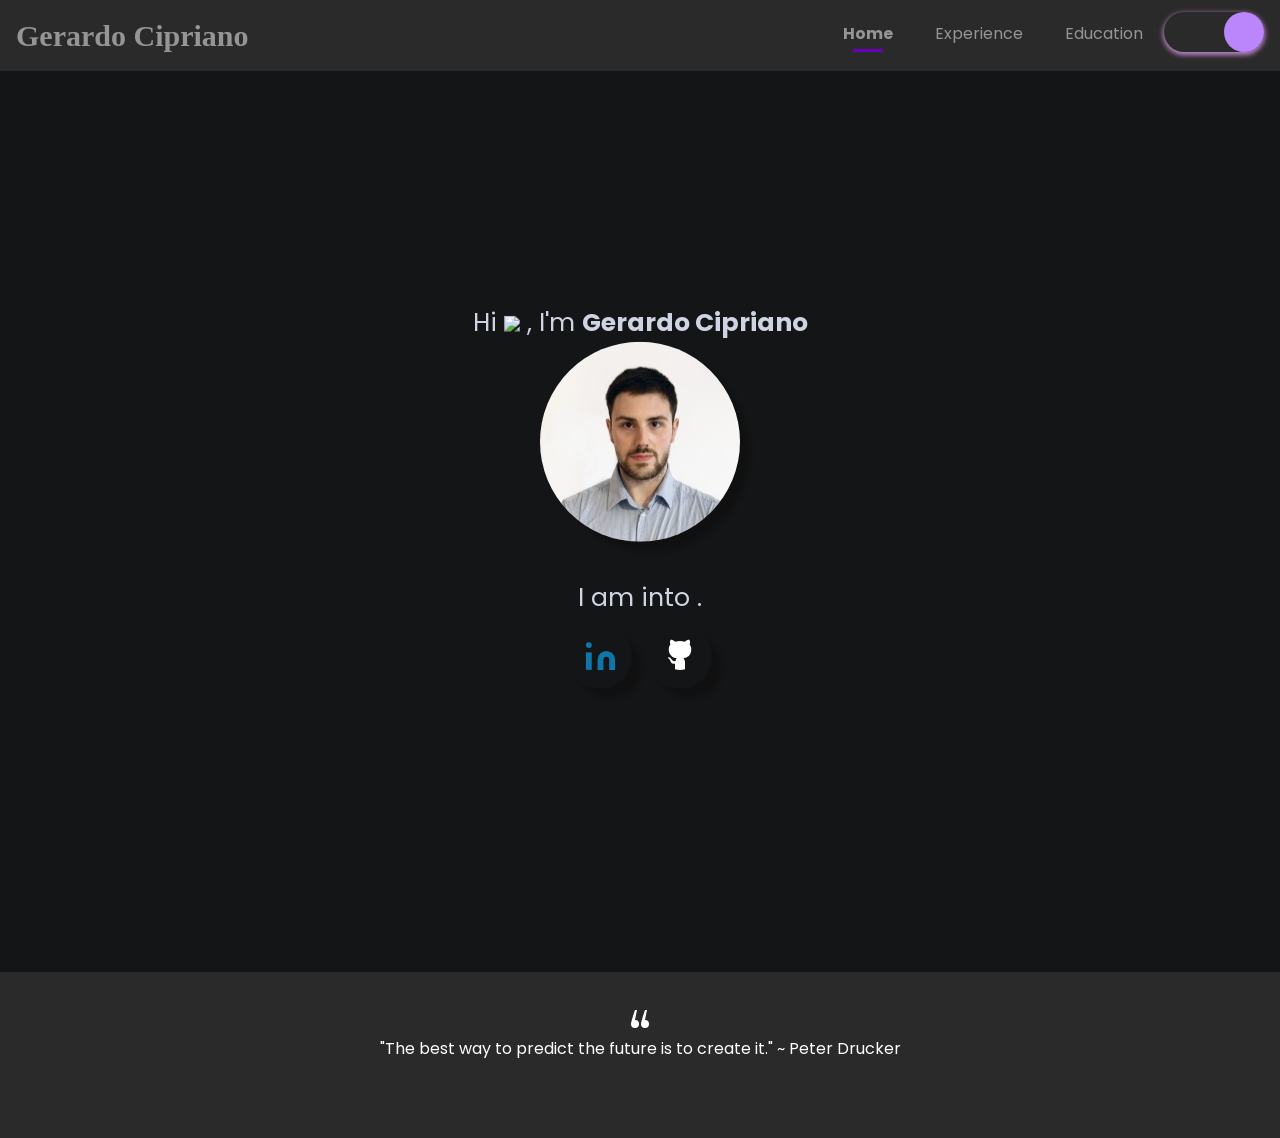
==== commit 7180510c: "added several customization to the main templates" ====
--- a/index.html
+++ b/index.html
@@ -2,24 +2,21 @@
 <html lang="en" light-mode="dark">
 
 <head>
-    <title>John Doe | Home</title>
+    <title>Gerardo Cipriano | Home</title>
     <meta charset="UTF-8">
     <meta name="viewport" content="width=device-width, initial-scale=1.0">
-    <meta name="keywords" content="free portfolio template,portfolio template, portfolio website template, open source, open sourcing, contributing to open source" />
-    <meta name="description" content="This project serves free and beautiful portfolio template for everyone. Anyone can showcase their work including moocs, education, projects, experience,etc. to the world." />
     <!-- Robot.txt -->
     <meta name="robots" content="index,follow" />
     <meta name="Googlebot" content="index,follow" />
     <meta name="AdsBot-Google" content="index,follow" />
-    <meta property="og:site_name" content="https://portfolio.smaranjitghose.codes/">
-    <meta property="og:title" content="John Doe | Home">
-    <meta property="og:description" content="This project serves free and beautiful portfolio template for everyone. Anyone can showcase their work including moocs, education, projects, experience,etc. to the world.">
+    <meta property="og:site_name" content=" https://gerardocipriano.github.io">
+    <meta property="og:title" content="Gerardo Cipriano | Home">
     <meta property="og:type" content="website">
-    <meta property="og:url" content="https://portfolio.smaranjitghose.codes/">
+    <meta property="og:url" content=" https://gerardocipriano.github.io">
     <meta name="twitter:card" content="summary">
-    <meta name="twitter:site" content="https://portfolio.smaranjitghose.codes/">
-    <meta name="application-name" content="John Doe | Home" />
-    <meta name="apple-mobile-web-app-title" content="John Doe | Home" />
+    <meta name="twitter:site" content=" https://gerardocipriano.github.io">
+    <meta name="application-name" content="Gerardo Cipriano | Home" />
+    <meta name="apple-mobile-web-app-title" content="Gerardo Cipriano | Home" />
     <meta name="summary" content="An open source project aimed at providing free and beautiful templates to everyone for building their portfolio websites and showcase their work to the world." />
     <!--For Dark/Light mode Toggle-->
     <script src="https://code.iconify.design/1/1.0.4/iconify.min.js"></script>
@@ -67,85 +64,22 @@
     </div>
     <center>
         <!-- Home Section -->
-        <div class="text col-sm-6" style="margin-top: 140px;">Hi <span class="wave"><img src="assets/images/Hand.gif" width="35px"></span>&nbsp;, I'm <span class="header">John Doe</span>
+        <div class="text col-sm-6" style="margin-top: 140px;">Hi <span class="wave"><img src="assets/images/Hand.gif" width="35px"></span>&nbsp;, I'm <span class="header">Gerardo Cipriano</span>
             <div class="center">
                 <div>
-                    <img src="assets/images/dp_male.svg" alt="" class="rounded-circle" height="200" width="200">
+                    <img src="assets/images/me_profile.jpg" alt="" class="rounded-circle" height="200" width="200">
                 </div>
                 <br/>
                 <span style="display: inline;">I am into <span class="animated-text"
-                    data-words="Designing, UI/UX, Cloud Computing, Web Development, Open Source, Mentoring"></span>
+                    data-words="Windows Server, Database Administration, Cloud Computing, Backup & DR solutions, Linux, CyberSecurity, Networks , Open Source"></span>
                 </span>
+                
                 <div>
                     <div class="social-icons">
 
-                        <a class="socialicon twitter" href="" target="_blank" rel="author">
-                            <!-- SVG code for twitter icon -->
-                            <svg class="twitter-icon" version="1.1" id="Layer_1" xmlns="http://www.w3.org/2000/svg" xmlns:xlink="http://www.w3.org/1999/xlink" x="0px" y="0px" viewBox="0 0 500 500" enable-background="new 0 0 500 500" xml:space="preserve">
-                                <!-- bird body -->
-                                <path id="body" fill="#5DA8DC" d="M142.9,364.1c-1.6,1-3,1.7-4,2.3c-3,1.5-7.9,3.8-14.9,6.9c-7,3.1-14.7,5.7-23.1,7.9
-                                                c-8.4,2.2-15.6,3.8-21.8,4.7c-6.2,0.9-12.2,1.5-18.1,1.8s-11.4,0.3-16.7,0c-5.2-0.3-8.5-0.5-9.6-0.6l-1.8-0.2l-0.4-0.1l-0.4-0.1v0.8
-                                                h0.2l0.1,0.1l0.1,0.1l0.1,0.1l0.1,0.1l0.1,0.1H33l0.4,0.2l0.4,0.2l0.1,0.1l0.1,0.1l0.1,0.1l0.1,0.1l3.6,2.2c2.4,1.5,4.5,2.6,6.4,3.6
-                                                s6.6,3.3,14.1,7.1c7.6,3.7,16.6,7.4,27.2,11.1s18.6,6.2,24,7.4c5.4,1.3,12.8,2.6,22.2,3.9s14.9,2.1,16.3,2.2
-                                                c1.5,0.1,3.3,0.3,5.5,0.4l3.3,0.2v0.2h25.6v-0.2l14-1.3c9.3-0.9,17.6-2.1,25-3.3c7.3-1.3,14.9-3.1,22.8-5.5
-                                                c7.9-2.4,15.3-4.9,22.4-7.7c7.1-2.8,13.7-5.7,19.7-9c6.1-3.2,11.3-6,15.6-8.5c4.3-2.5,9.1-5.6,14.2-9.3c5.2-3.7,10-7.5,14.6-11.2
-                                                s7.1-5.9,7.7-6.4c0.6-0.6,4-4,10.2-10.2c6.2-6.3,11.3-11.9,15.4-16.8c4-5,8-10.3,12-15.9c3.9-5.6,8.3-12.5,13-20.6
-                                                s9.2-17.3,13.5-27.5s8-20.7,11-31.5c3-10.7,5.2-20.4,6.7-28.9s2.4-16.5,3-23.8c0.5-7.3,0.8-13.9,0.9-19.7s2.5-10.8,7.4-14.8
-                                                s9.9-8.5,15-13.7c5.1-5.1,7.9-8,8.3-8.7c0.5-0.7,0.9-1.1,1.1-1.2c0.3-0.1,2.1-2.3,5.3-6.7c3.3-4.4,5-6.6,5-6.7l0.1-0.1l0.2-0.4
-                                                l0.2-0.4l0.1-0.1l0.1-0.1l0.1-0.1l0.1-0.1l0.1-0.1l0.1-0.1l0.1-0.1l0.1-0.1l0.1-0.1l0.1-0.1l0.2-0.1l0.2-0.1V115l-1,0.3l-0.8,0.1
-                                                l-0.4,0.2l-0.4,0.2l-0.4,0.2l-0.4,0.2l-0.6,0.2l-1.2,0.4l-10.6,3.6c-6.7,2.2-13.7,4.1-21,5.7l-11,2.4h-1.9l0.1-0.1l0.1-0.1l0.1-0.1
-                                                l0.1-0.1l0.1-0.1l0.1-0.1l0.1-0.1l0.1-0.1l0.4-0.2l0.4-0.2l0.1-0.1l0.1-0.1l0.1-0.1l0.1-0.1l0.4-0.2l0.4-0.2l1.9-1.3
-                                                c1.3-0.9,2.4-1.8,3.3-2.8s2.8-2.7,5.6-5.1c2.8-2.4,6-6,9.5-10.7s6.5-9.4,8.8-14s3.6-7.2,3.7-7.9c0.1-0.6,0.3-1.2,0.4-1.6l0.2-0.6
-                                                l0.2-0.4l0.2-0.4l0.2-0.6l0.2-0.6l0.1-0.6l0.1-0.6l-0.4,0.1l-0.4,0.1l-0.1,0.1l-0.1,0.1l-0.1,0.1l-0.1,0.1l-0.4,0.2l-0.4,0.2
-                                                l-0.4,0.2l-0.4,0.2l-0.1,0.1c-0.1,0.1-0.8,0.4-1.9,1.2c-1.2,0.7-4.7,2.4-10.5,5s-11.6,5-17.5,7.1s-11.4,3.7-16.5,4.9
-                                                s-8.8,0.5-11.3-1.9c-2.4-2.4-5.2-4.7-8.3-6.9c-3.1-2.2-6.5-4.3-10.4-6.4c-3.8-2.1-7.7-3.9-11.8-5.5c-4-1.6-8.6-2.9-13.5-3.8
-                                                l-7.4-1.5h-20.5v0.1c0,0.1-1.7,0.4-5.1,0.9s-7.6,1.6-12.6,3.3c-5,1.7-10.4,4.2-16.3,7.4c-5.9,3.3-11.1,7-15.7,11.2
-                                                s-8.3,8.3-11.2,12.2c-2.9,3.9-5.2,7.4-7,10.5C221.5,163.3,231.3,307,142.9,364.1z" />
 
-                                <!-- wing1 -->
-                                <path id="wing1" fill="#5DA8DC" d="M233.2,181.5c-5-0.5-12.4-1.7-22.2-3.6c-9.8-1.8-16.8-3.3-20.8-4.5s-11.1-3.7-21.2-7.4
-                                                c-10.1-3.8-19.5-8-28.3-12.8c-8.8-4.7-16.8-9.5-24-14.4s-13.1-9.1-17.5-12.8c-4.5-3.7-7.1-6-7.9-7s-1.5-1.6-1.9-1.8
-                                                c-0.5-0.2-3.2-2.7-8-7.6s-9.1-9.2-12.6-13.2l-5.3-5.9l-0.1-0.1l-0.1-0.1L63.1,90l-0.2-0.4l-0.1-0.1l-0.1-0.1l-0.1-0.1l-0.1-0.1
-                                                l-0.1-0.1L62.3,89l-0.1-0.1l0,0.1l-0.1,0.1L62,89.2l0,0.1l-0.1,0.1L61.7,90l-0.2,0.6L57.9,98c-2.2,5-3.9,9.7-5.1,14.1
-                                                c-1.2,4.5-1.9,8.5-2.4,12c-0.4,3.5-0.5,7.8-0.4,12.8s0.7,10,1.8,15.1c1,5.1,2.6,10.2,4.6,15.2c2.1,5.1,4,9.2,5.8,12.5
-                                                c1.8,3.2,3.9,6.4,6.3,9.2c2.4,2.9,4.7,5.6,7.1,8.3s4.6,4.7,6.7,6.4c2.2,1.6,3.3,2.5,3.4,2.5l0.1,0.1l0.4,0.2l0.4,0.2l0.1,0.1
-                                                l0.1,0.1l0.1,0.1L87,207l0.4,0.2l0.4,0.2l0.1,0.1l0.1,0.1l0.1,0.1l0.1,0.1l0.1,0.1l0.1,0.1l0.1,0.1l0.1,0.1H85l-1.8-0.2
-                                                c-1.2-0.1-4.8-0.9-10.8-2.2s-11.1-2.9-15.1-4.7l-6.1-2.8l-0.4-0.2l-0.4-0.2l-0.4-0.2l-0.4-0.2l-0.4-0.1l-0.4-0.1l0.7,8.3
-                                                c0.4,5.5,1.4,11,2.8,16.3c1.5,5.4,3.6,11,6.5,16.9s6.2,11.1,9.8,15.5c3.7,4.5,7,8.1,10.1,11c3.1,2.8,6.3,5.4,9.8,7.8
-                                                c3.4,2.4,8,4.8,13.8,7.3s9.3,3.9,10.6,4.3c1.3,0.4,2.2,0.6,2.8,0.8l0.8,0.2l0.8,0.2l0.8,0.2l0.8,0.2l0.8,0.2l-0.1,0.1l-0.1,0.1
-                                                l-0.1,0.1l-0.1,0.1l-1,0.2l-1,0.2l-0.8,0.2c-0.5,0.1-1.9,0.4-4.3,0.8s-6.6,0.6-12.8,0.8c-6.2,0.1-10.7,0-13.5-0.4l-4.3-0.6L81,288
-                                                l-0.6-0.1l0.1,0.4l0.1,0.4l0.2,0.6l0.2,0.6l3.2,7.2c2.2,4.8,4.4,9,6.7,12.7c2.3,3.7,5.1,7.2,8.3,10.7c3.2,3.5,5.8,6.2,7.9,8
-                                                c2.1,1.9,5.3,4.3,9.9,7.2c4.6,2.9,9.3,5.4,14.1,7.4c4.9,2.1,9.4,3.7,13.5,4.7c4.2,1,7.3,1.6,9.2,1.8c1.9,0.1,4,0.3,6.1,0.4l3.1,0.2
-                                                c117.9-117.9,82.9-167.7,82.9-167.7l-2.8-0.1C241.6,182.3,238.2,181.9,233.2,181.5z" />
-                                <!-- wing2 -->
-                                <path id="wing2" fill="#5DA8DC" d="M233.2,181.5c-5-0.5-12.4-1.7-22.2-3.6c-9.8-1.8-16.8-3.3-20.8-4.5s-11.1-3.7-21.2-7.4
-                                                c-10.1-3.8-19.5-8-28.3-12.8c-8.8-4.7-16.8-9.5-24-14.4s-13.1-9.1-17.5-12.8c-4.5-3.7-7.1-6-7.9-7s-1.5-1.6-1.9-1.8
-                                                c-0.5-0.2-3.2-2.7-8-7.6s-9.1-9.2-12.6-13.2l-5.3-5.9l-0.1-0.1l-0.1-0.1L63.1,90l-0.2-0.4l-0.1-0.1l-0.1-0.1l-0.1-0.1l-0.1-0.1
-                                                l-0.1-0.1L62.3,89l-0.1-0.1l0,0.1l-0.1,0.1L62,89.2l0,0.1l-0.1,0.1L61.7,90l-0.2,0.6L57.9,98c-2.2,5-3.9,9.7-5.1,14.1
-                                                c-1.2,4.5-1.9,8.5-2.4,12c-0.4,3.5-0.5,7.8-0.4,12.8s0.7,10,1.8,15.1c1,5.1,2.6,10.2,4.6,15.2c2.1,5.1,4,9.2,5.8,12.5
-                                                c1.8,3.2,3.9,6.4,6.3,9.2c2.4,2.9,4.7,5.6,7.1,8.3s4.6,4.7,6.7,6.4c2.2,1.6,3.3,2.5,3.4,2.5l0.1,0.1l0.4,0.2l0.4,0.2l0.1,0.1
-                                                l0.1,0.1l0.1,0.1L87,207l0.4,0.2l0.4,0.2l0.1,0.1l0.1,0.1l0.1,0.1l0.1,0.1l0.1,0.1l0.1,0.1l0.1,0.1l0.1,0.1H85l-1.8-0.2
-                                                c-1.2-0.1-4.8-0.9-10.8-2.2s-11.1-2.9-15.1-4.7l-6.1-2.8l-0.4-0.2l-0.4-0.2l-0.4-0.2l-0.4-0.2l-0.4-0.1l-0.4-0.1l0.7,8.3
-                                                c0.4,5.5,1.4,11,2.8,16.3c1.5,5.4,3.6,11,6.5,16.9s6.2,11.1,9.8,15.5c3.7,4.5,7,8.1,10.1,11c3.1,2.8,6.3,5.4,9.8,7.8
-                                                c3.4,2.4,8,4.8,13.8,7.3s9.3,3.9,10.6,4.3c1.3,0.4,2.2,0.6,2.8,0.8l0.8,0.2l0.8,0.2l0.8,0.2l0.8,0.2l0.8,0.2l-0.1,0.1l-0.1,0.1
-                                                l-0.1,0.1l-0.1,0.1l-1,0.2l-1,0.2l-0.8,0.2c-0.5,0.1-1.9,0.4-4.3,0.8s-6.6,0.6-12.8,0.8c-6.2,0.1-10.7,0-13.5-0.4l-4.3-0.6L81,288
-                                                l-0.6-0.1l0.1,0.4l0.1,0.4l0.2,0.6l0.2,0.6l3.2,7.2c2.2,4.8,4.4,9,6.7,12.7c2.3,3.7,5.1,7.2,8.3,10.7c3.2,3.5,5.8,6.2,7.9,8
-                                                c2.1,1.9,5.3,4.3,9.9,7.2c4.6,2.9,9.3,5.4,14.1,7.4c4.9,2.1,9.4,3.7,13.5,4.7c4.2,1,7.3,1.6,9.2,1.8c1.9,0.1,4,0.3,6.1,0.4l3.1,0.2
-                                                c117.9-117.9,82.9-167.7,82.9-167.7l-2.8-0.1C241.6,182.3,238.2,181.9,233.2,181.5z" />
-                            </svg>
-                        </a>
 
-                        <a class="socialicon dribbble" href="" target="_blank" rel="author">
-                            <svg class="dribbble-icon" viewBox="0 0 256 256" version="1.1" xmlns="http://www.w3.org/2000/svg" xmlns:xlink="http://www.w3.org/1999/xlink" preserveAspectRatio="xMidYMid">
-                            <g>
-                                <path
-                                    d="M128,255.7 C57.4,255.7 0,198.4 0,127.9 C0,57.3 57.4,0 128,0 C198.6,0 256,57.3 256,127.8 C256,198.3 198.6,255.7 128,255.7 L128,255.7 L128,255.7 Z M235.9,145.3 C232.2,144.1 202.1,135.2 167.8,140.6 C182.1,179.8 187.9,211.8 189,218.4 C213.6,201.9 231.1,175.7 235.9,145.3 L235.9,145.3 L235.9,145.3 Z M170.7,228.5 C169.1,218.9 162.7,185.5 147.4,145.7 C147.2,145.8 146.9,145.9 146.7,145.9 C85,167.4 62.9,210.1 60.9,214.1 C79.4,228.5 102.7,237.1 128,237.1 C143.1,237.2 157.6,234.1 170.7,228.5 L170.7,228.5 L170.7,228.5 Z M46.8,201 C49.3,196.8 79.3,147.2 135.7,128.9 C137.1,128.4 138.6,128 140,127.6 C137.3,121.4 134.3,115.2 131.1,109.1 C76.5,125.4 23.5,124.7 18.7,124.6 C18.7,125.7 18.6,126.8 18.6,127.9 C18.7,156 29.3,181.6 46.8,201 L46.8,201 L46.8,201 Z M21,105.6 C25.9,105.7 70.9,105.9 122.1,92.3 C104,60.1 84.4,33.1 81.6,29.2 C50.9,43.6 28.1,71.8 21,105.6 L21,105.6 L21,105.6 Z M102.4,21.8 C105.4,25.8 125.3,52.8 143.2,85.7 C182.1,71.1 198.5,49.1 200.5,46.3 C181.2,29.2 155.8,18.8 128,18.8 C119.2,18.8 110.6,19.9 102.4,21.8 L102.4,21.8 L102.4,21.8 Z M212.6,58.9 C210.3,62 192,85.5 151.6,102 C154.1,107.2 156.6,112.5 158.9,117.8 C159.7,119.7 160.5,121.6 161.3,123.4 C197.7,118.8 233.8,126.2 237.4,126.9 C237.1,101.2 227.9,77.5 212.6,58.9 L212.6,58.9 L212.6,58.9 Z"
-                                    fill="#B2215A" y="0"></path>
-                            </g>
-                            </svg>
-                        </a>
-
-                        <a class="socialicon linkedin" href="" target="_blank" rel="author">
+                        <a class="socialicon linkedin" href="https://www.linkedin.com/in/gerardo-cipriano-392509155/" target="_blank" rel="author">
                             <svg class="linkedin-icon" xmlns="http://www.w3.org/2000/svg" width="35" viewBox="0 0 24 24" fill="#0e76a8" stroke-width="1" stroke-linecap="round" stroke-linejoin="round" class="feather feather-linkedin">
                                 <path d="M16 8a6 6 0 0 1 6 6v7h-4v-7a2 2 0 0 0-2-2 2 2 0 0 0-2 2v7h-4v-7a6 6 0 0 1 6-6z"></path>
                                 <rect x="2" y="9" width="4" height="12"></rect>
@@ -153,32 +87,7 @@
                             </svg>
                         </a>
 
-                        <a class="socialicon codeforces" href="" target="_blank" rel="author">
-                            <svg class="codeforces-icon" xmlns="http://www.w3.org/2000/svg" viewBox="5 0 14 19" width="100" height="100">
-                                <g>
-                                    <rect class="red" x="15" width="2" height="6.5" rx="0.7" y="0" fill="#AE0F0A" />
-                                    <rect class="blue" x="12" width="2" height="6.5" rx="0.7" y="0" fill="#4F81C1" />
-                                    <rect class="yellow" x="9" width="2" height="6.5" rx="0.7" y="0" fill="#FFD400" />
-                                </g>
-                            </svg>
-                        </a>
-
-                        <a class="socialicon kaggle" href="" target="_blank" rel="author">
-                            <i class="fab fa-kaggle"></i>
-                        </a>
-
-                        <a class="socialicon instagram" href="" target="_blank" rel="author">
-                            <!-- svg code for instagram icon -->
-                            <svg class="instagram-icon" x="0px" y="0px" viewBox="0 0 202.5 202.5" style="enable-background:new 0 0 202.5 202.5;">
-                                <circle id="littleCircle" class="st0" cx="101" cy="101.5" r="18.9" />
-                                <circle id="shutter" class="st0" cx="101" cy="101.5" r="8" />
-                                <circle id="lens" class="st0" cx="125.5" cy="78.6" r="2.9" />
-                                <path id="camera" class="st0" d="M79,60.5h44c10.5,0,19,8.5,19,19v44c0,10.5-8.5,19-19,19H79c-10.5,0-19-8.5-19-19v-44
-                                                                                                        C60,69,68.5,60.5,79,60.5z" />
-                            </svg>
-                        </a>
-
-                        <a class="socialicon github" href="" target="_blank" rel="author">
+                        <a class="socialicon github" href="https://github.com/gerardocipriano" target="_blank" rel="author">
                             <!-- SVG code for Github icon -->
                             <svg class="github-icon" width="45px" height="45px" viewBox="0 0 300 300">
                                 <!-- body -->
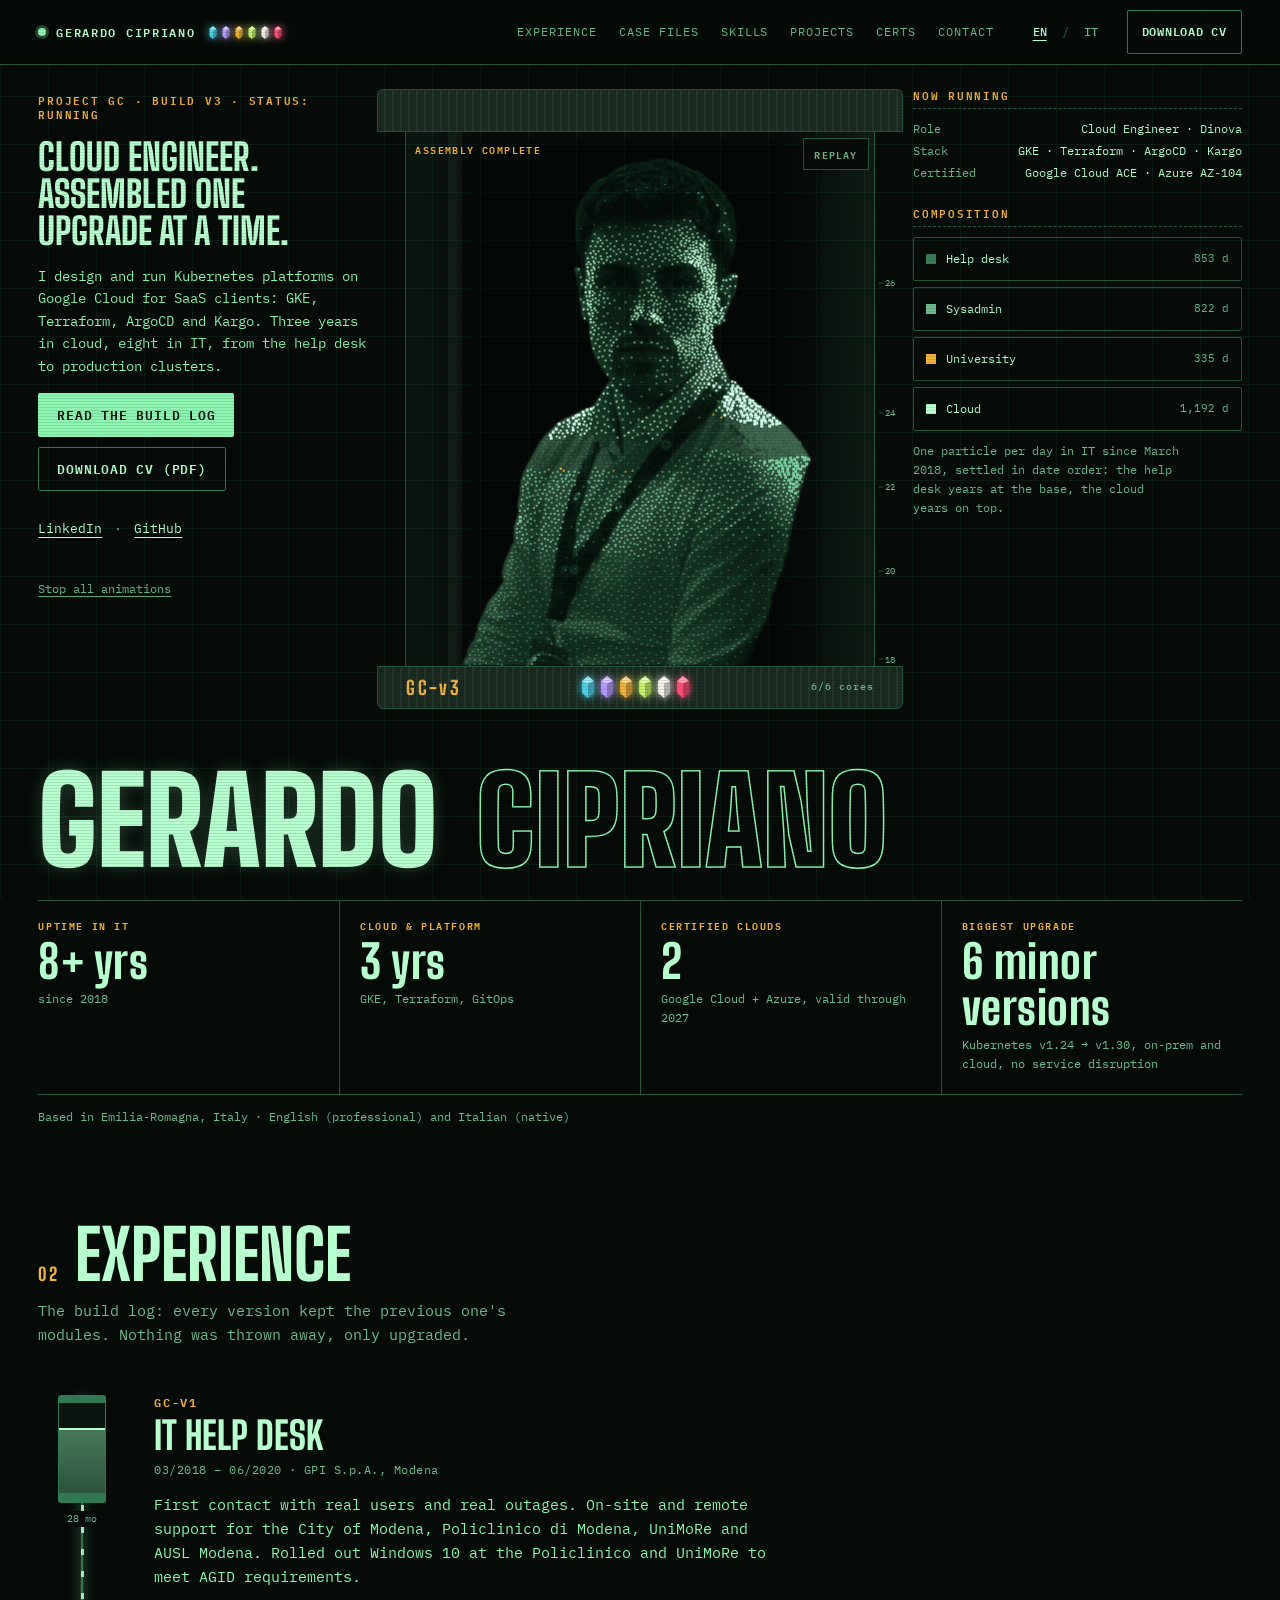
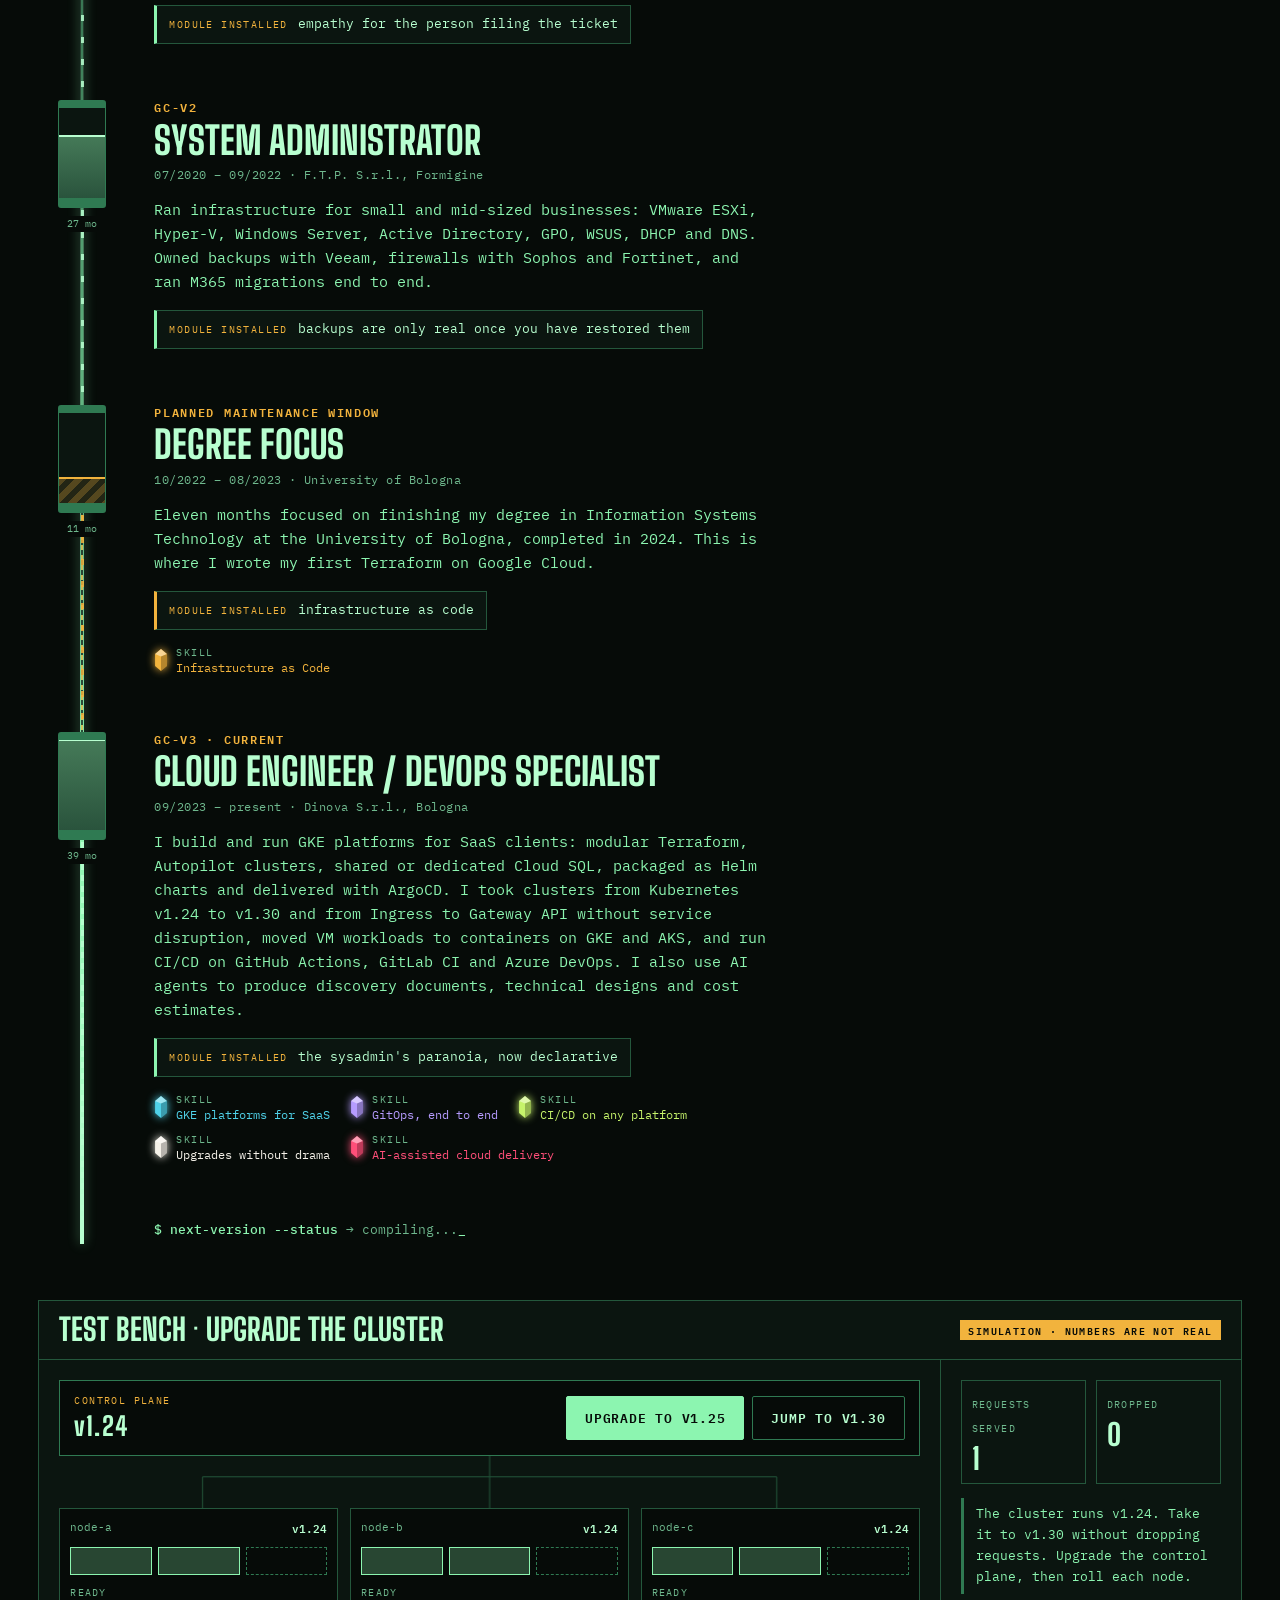
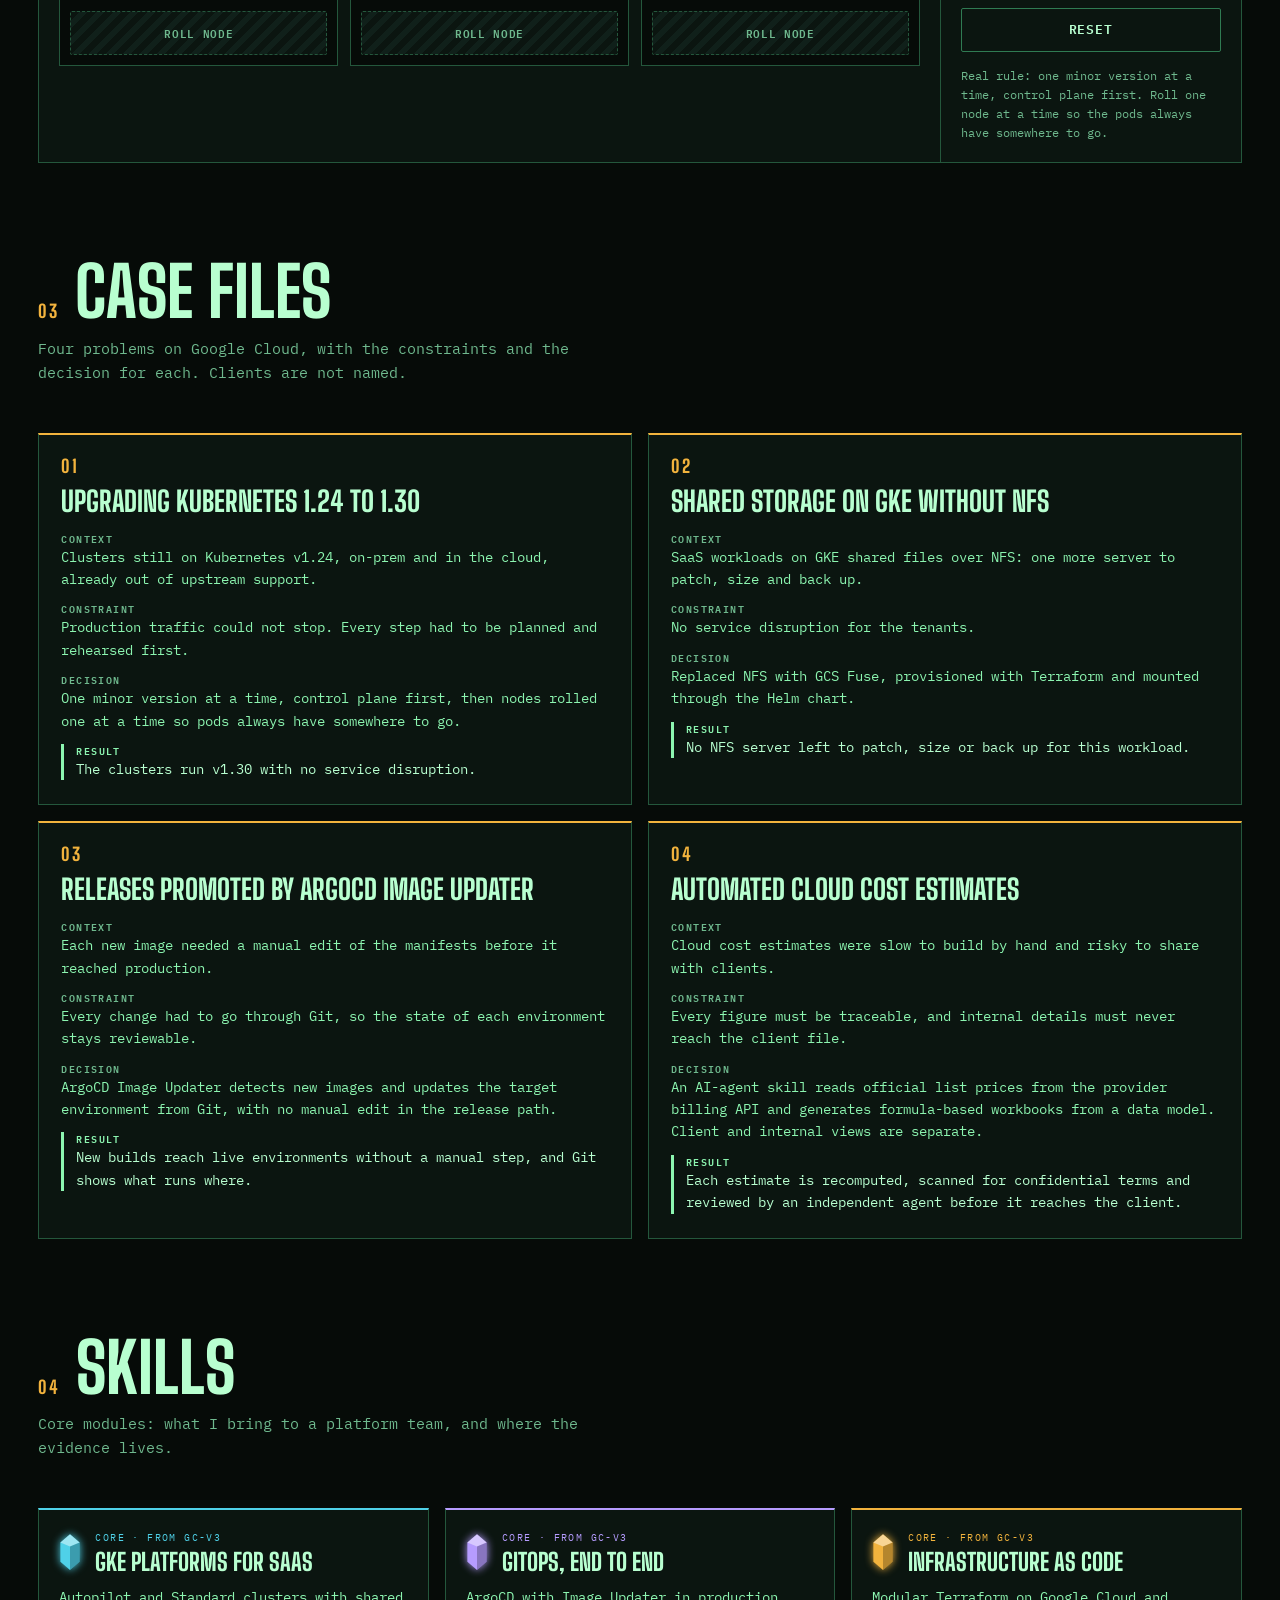
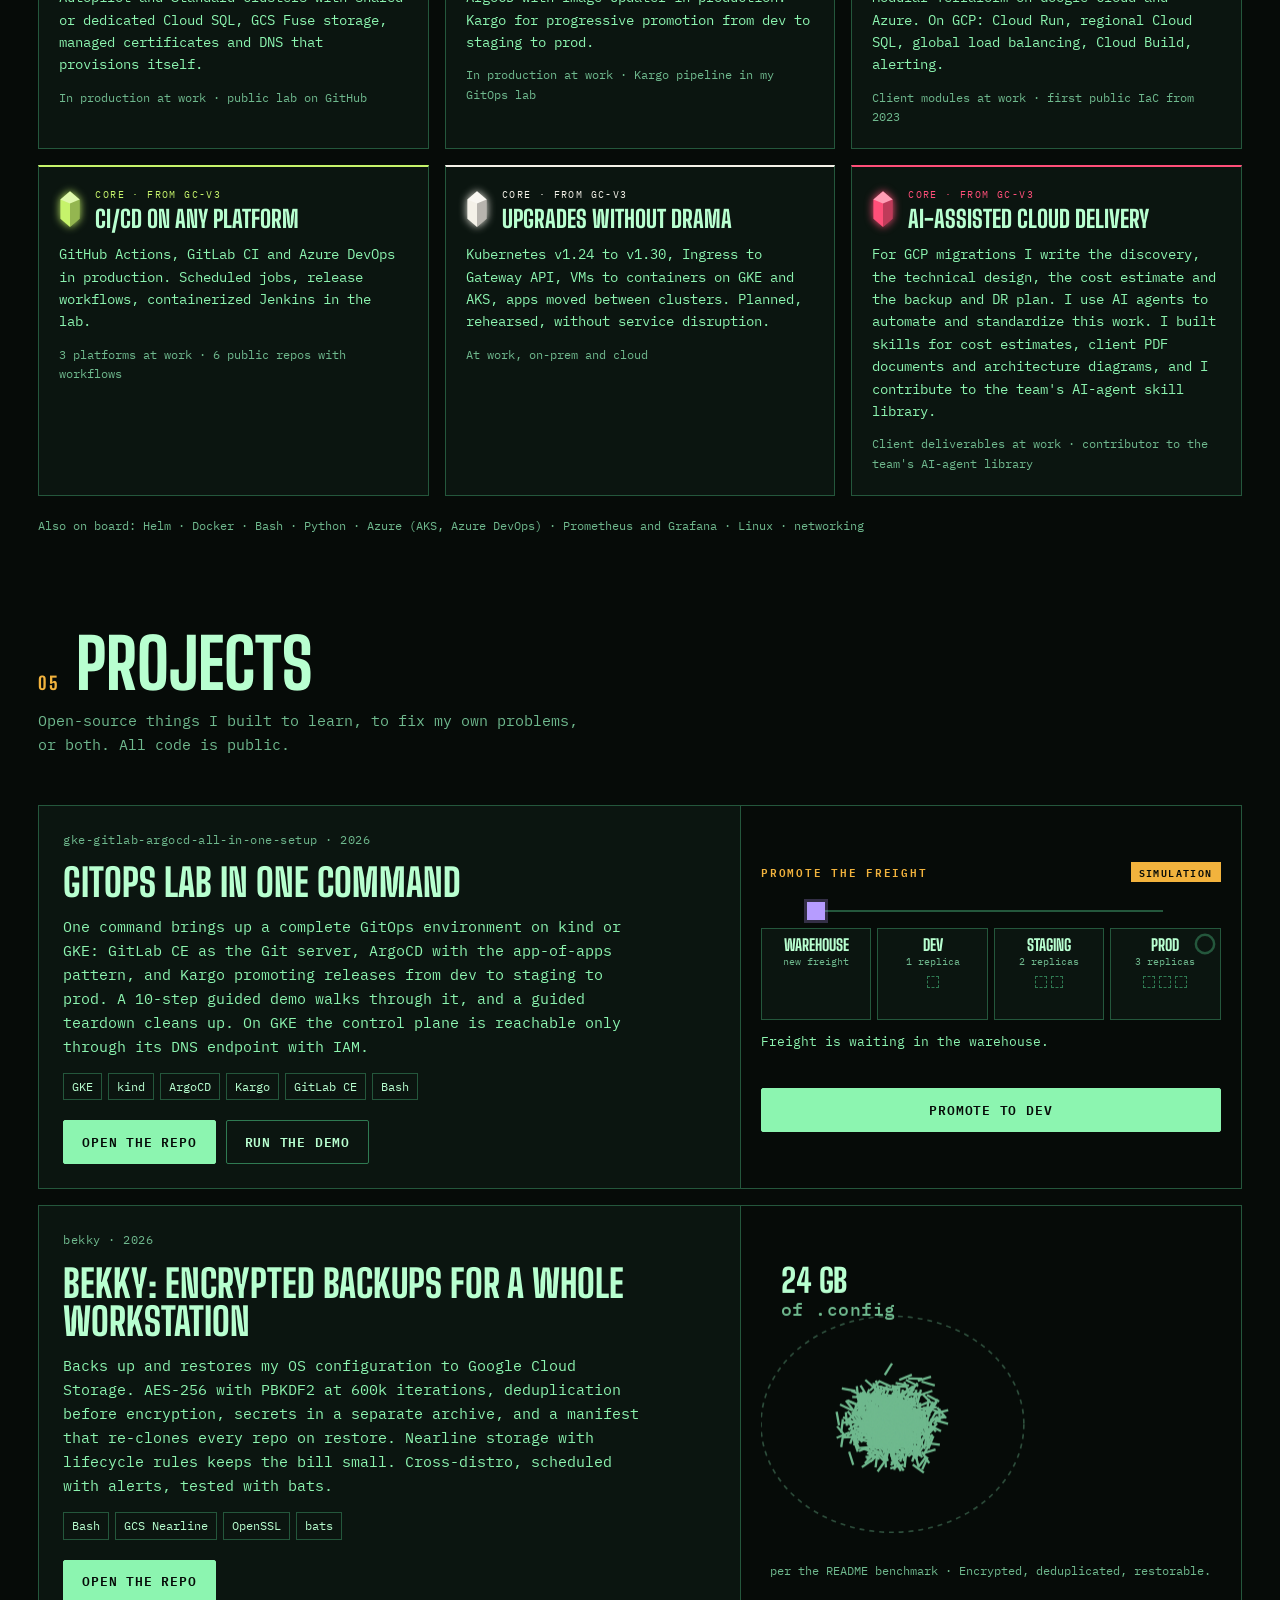
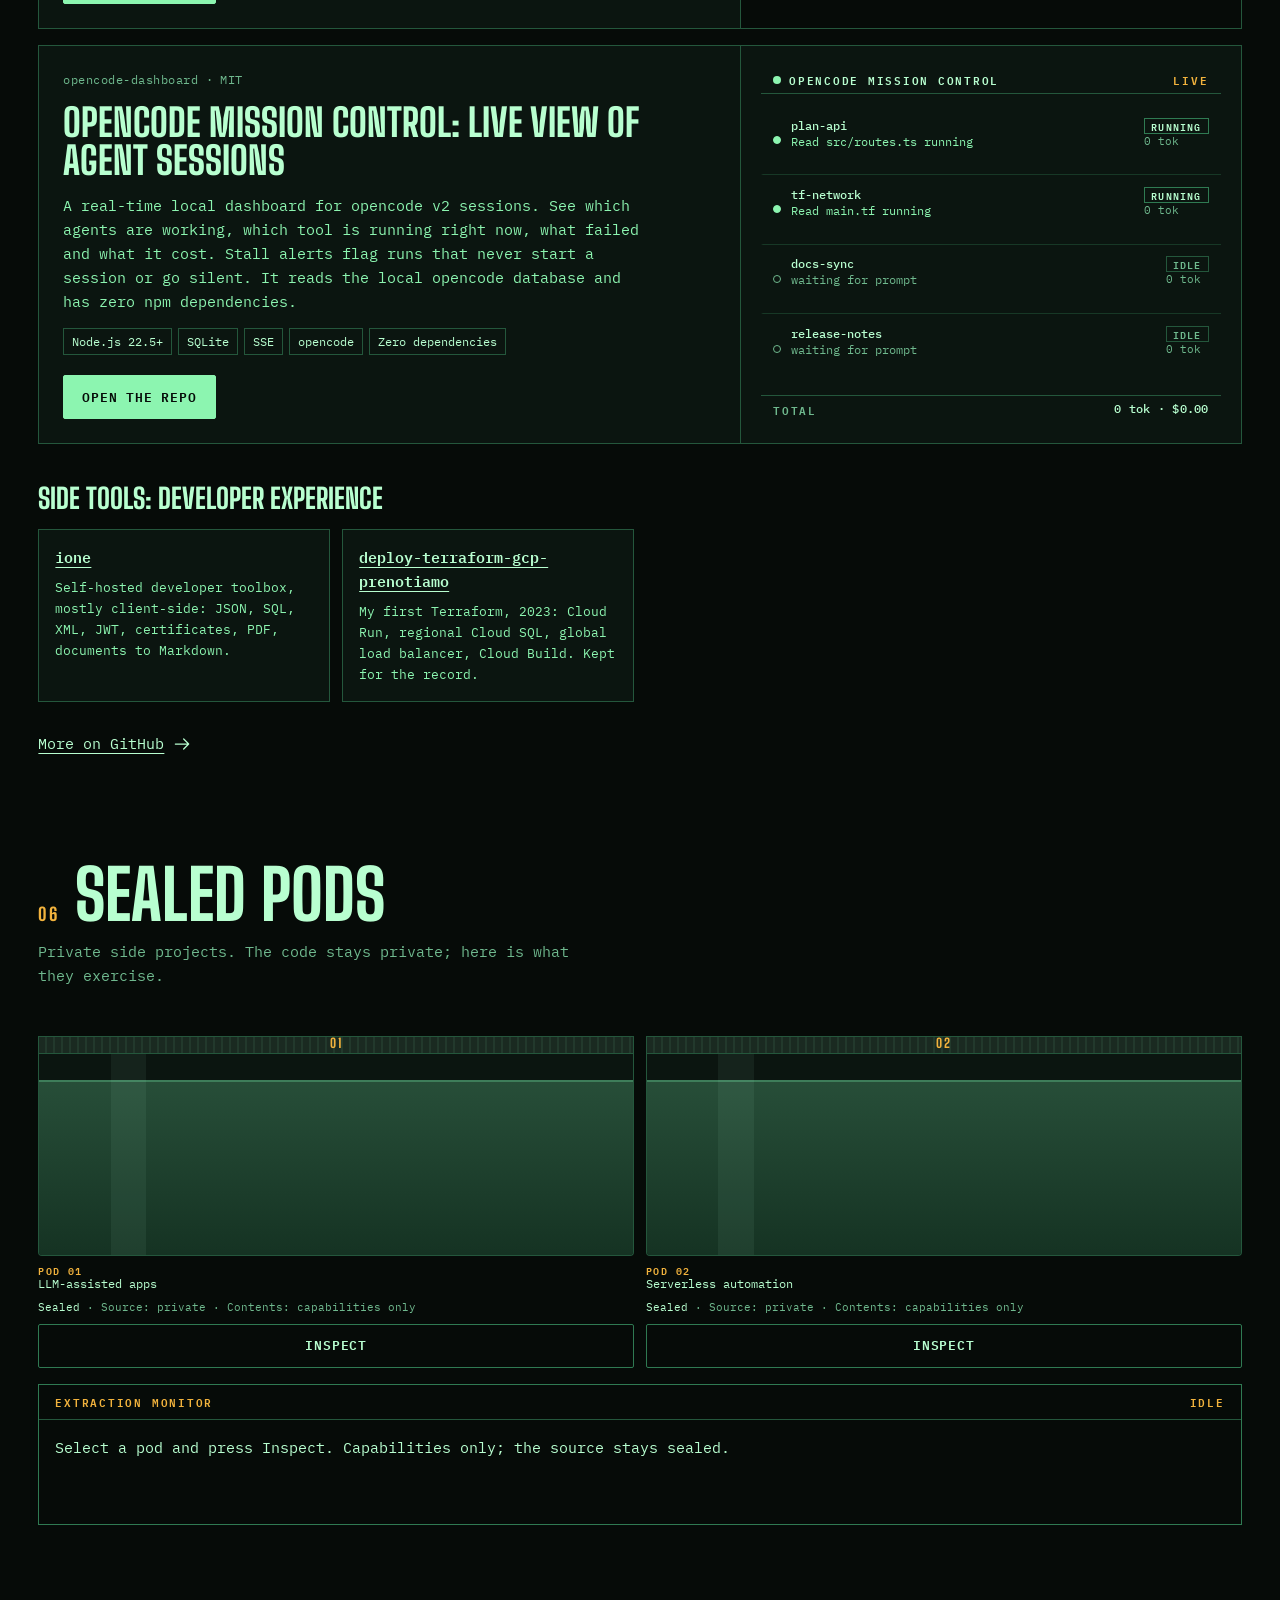
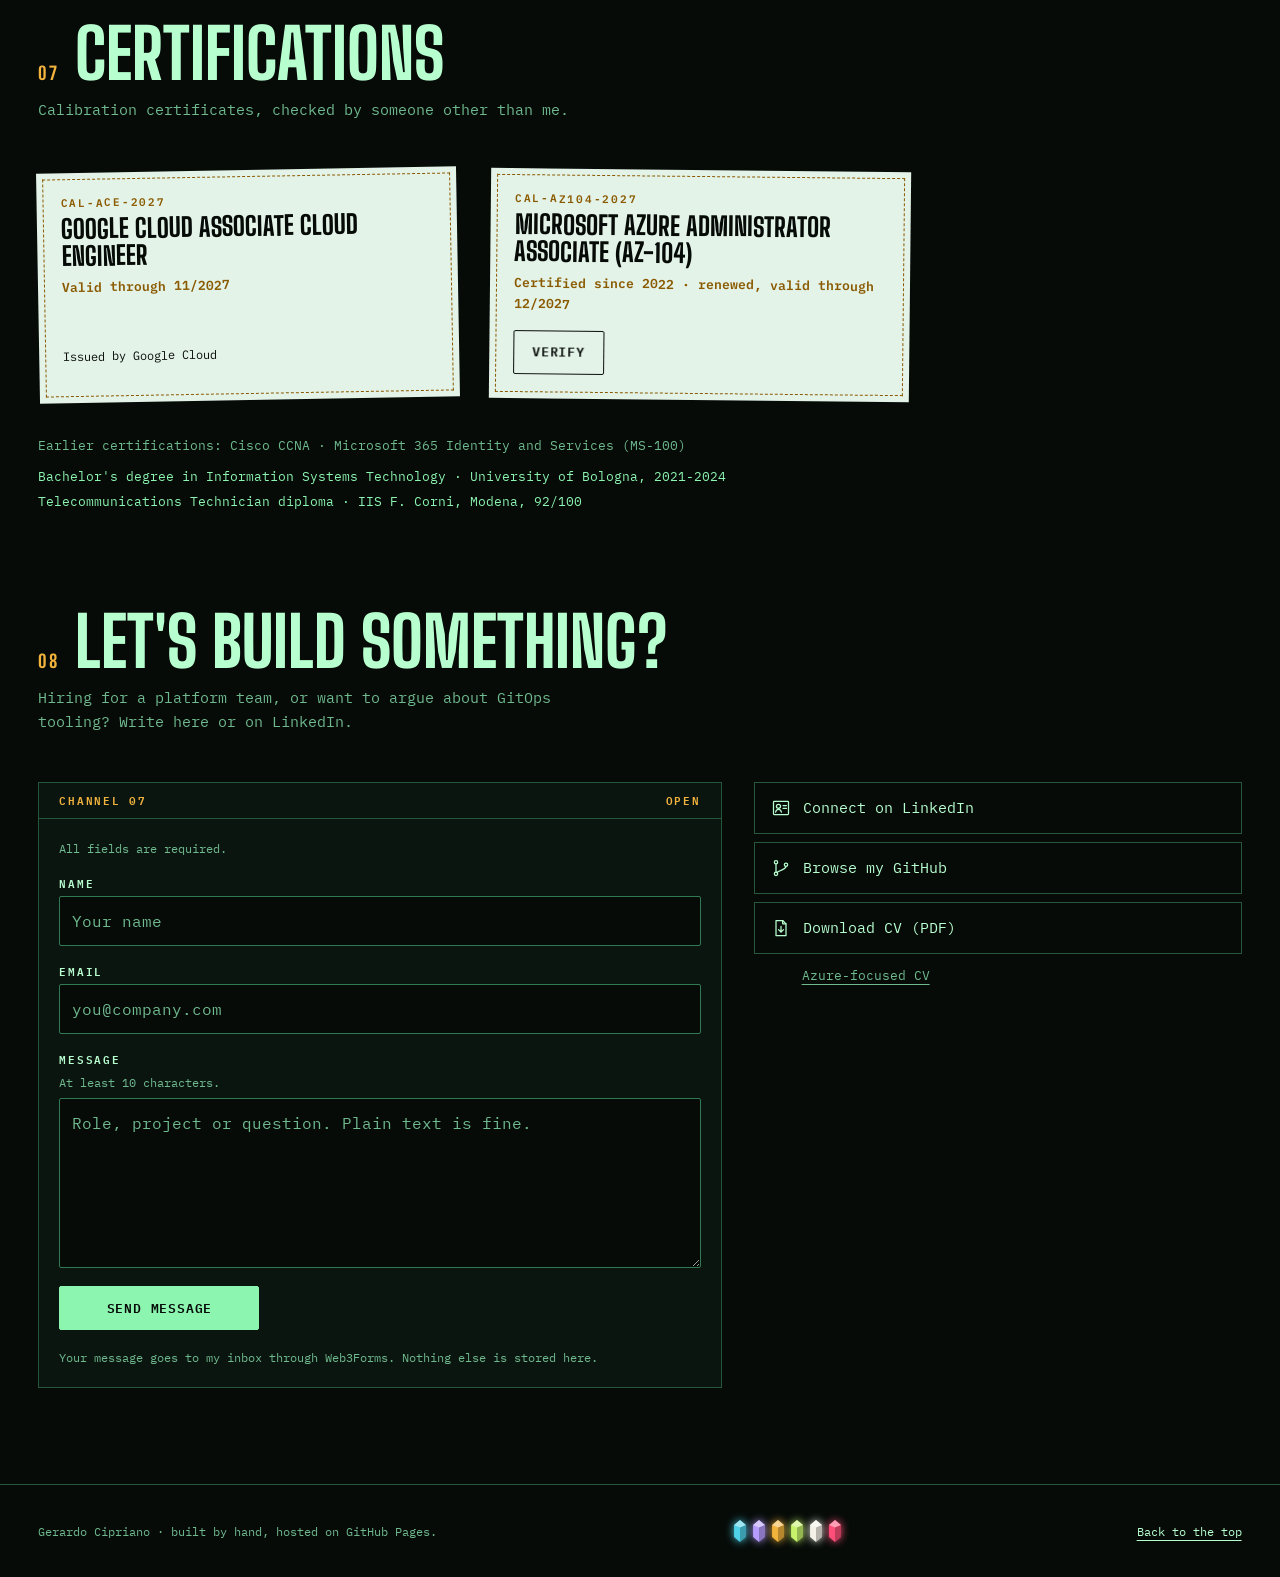
==== commit d13d4b51: "feat(site): redesign portfolio as data-driven particle lab - one-page site: particle portrait built " ====
--- a/index.html
+++ b/index.html
@@ -1,126 +1,451 @@
-<!DOCTYPE html>
-<html lang="en" light-mode="dark">
+<!doctype html>
+<html lang="en" data-content-hash="180wrm6">
+<head>
+<meta charset="utf-8">
+<meta name="viewport" content="width=device-width, initial-scale=1, viewport-fit=cover">
+<meta name="theme-color" content="#060B08">
+<meta name="color-scheme" content="dark">
+<!--slot:head--><script>
+(function () {
+  try {
+    var cur = "en", paths = {"en":"/","it":"/it/"}, hop = 'gc-lang-hop';
+    if (localStorage.getItem('gc-lang') || sessionStorage.getItem(hop)) return;
+    var langs = navigator.languages && navigator.languages.length ? navigator.languages : [navigator.language || ''];
+    var want = 'en';
+    for (var i = 0; i < langs.length; i++) { var c = String(langs[i] || '').split('-')[0].toLowerCase(); if (c === 'it' || c === 'en') { want = c; break; } }
+    if (want === cur) return;
+    sessionStorage.setItem(hop, '1');
+    location.replace(paths[want] + location.search + location.hash);
+  } catch (e) { /* storage blocked: stay on this page */ }
+})();
+</script>
+<title>Gerardo Cipriano · Cloud Engineer (GCP, GKE, GitOps)</title>
+<meta name="description" content="Cloud engineer building Kubernetes platforms on Google Cloud with GKE, Terraform, ArgoCD and Kargo. From help desk to production clusters. Based in Italy.">
+<link rel="canonical" href="https://gerardocipriano.github.io/">
+<link rel="alternate" hreflang="en" href="https://gerardocipriano.github.io/">
+<link rel="alternate" hreflang="it" href="https://gerardocipriano.github.io/it/">
+<link rel="alternate" hreflang="x-default" href="https://gerardocipriano.github.io/">
+<meta name="author" content="Gerardo Cipriano">
+<meta property="og:type" content="profile">
+<meta property="og:site_name" content="Gerardo Cipriano">
+<meta property="og:title" content="Gerardo Cipriano · Cloud Engineer">
+<meta property="og:description" content="I design and run GKE platforms on Google Cloud. Read the build log: from help desk to Kubernetes, one upgrade at a time.">
+<meta property="og:url" content="https://gerardocipriano.github.io/">
+<meta property="og:image" content="https://gerardocipriano.github.io/assets/site/img/og-image.png">
+<meta property="og:image:width" content="1200">
+<meta property="og:image:height" content="630">
+<meta property="og:image:alt" content="Portrait of Gerardo Cipriano made of green particles inside a lab vessel, next to his name and the line Cloud Engineer, GKE, Terraform, GitOps">
+<meta property="og:locale" content="en_US">
+<meta property="og:locale:alternate" content="it_IT">
+<meta property="profile:first_name" content="Gerardo">
+<meta property="profile:last_name" content="Cipriano">
+<meta name="twitter:card" content="summary_large_image">
+<meta name="twitter:title" content="Gerardo Cipriano · Cloud Engineer">
+<meta name="twitter:description" content="I design and run GKE platforms on Google Cloud. Read the build log: from help desk to Kubernetes, one upgrade at a time.">
+<meta name="twitter:image" content="https://gerardocipriano.github.io/assets/site/img/og-image.png">
+<style id="gc-theme">:root{--core-gke:#4FD1E8;--core-gitops:#B69CFF;--core-iac:#F2B33D;--core-cicd:#C6F36B;--core-upg:#F4F1E8;--core-ai:#FF4F79;--era-0:#3E7D5A;--era-1:#6FB98E;--era-2:#F2B33D;--era-3:#B8FFD0}[data-core="gke"]{--c:var(--core-gke)}[data-core="gitops"]{--c:var(--core-gitops)}[data-core="iac"]{--c:var(--core-iac)}[data-core="cicd"]{--c:var(--core-cicd)}[data-core="upg"]{--c:var(--core-upg)}[data-core="ai"]{--c:var(--core-ai)}[data-era="0"]{--c:var(--era-0)}[data-era="1"]{--c:var(--era-1)}[data-era="2"]{--c:var(--era-2)}[data-era="3"]{--c:var(--era-3)}</style>
+<script type="application/ld+json">{
+ "@context": "https://schema.org",
+ "@type": "Person",
+ "name": "Gerardo Cipriano",
+ "url": "https://gerardocipriano.github.io/",
+ "image": "https://gerardocipriano.github.io/assets/site/img/og-image.png",
+ "jobTitle": "Cloud Engineer",
+ "description": "Cloud engineer who builds and runs Kubernetes platforms on Google Cloud, and ships to them with GitOps.",
+ "worksFor": {
+  "@type": "Organization",
+  "name": "Dinova S.r.l."
+ },
+ "alumniOf": {
+  "@type": "CollegeOrUniversity",
+  "name": "University of Bologna"
+ },
+ "homeLocation": {
+  "@type": "Place",
+  "name": "Emilia-Romagna, Italy"
+ },
+ "knowsLanguage": [
+  "en",
+  "it"
+ ],
+ "knowsAbout": [
+  "Google Cloud",
+  "Kubernetes",
+  "GKE",
+  "Terraform",
+  "ArgoCD",
+  "Kargo",
+  "GitOps",
+  "CI/CD",
+  "Helm",
+  "Azure",
+  "AKS"
+ ],
+ "sameAs": [
+  "https://www.linkedin.com/in/gerardo-cipriano",
+  "https://github.com/gerardocipriano"
+ ],
+ "hasCredential": [
+  {
+   "@type": "EducationalOccupationalCredential",
+   "name": "Google Cloud Associate Cloud Engineer",
+   "credentialCategory": "Professional certification",
+   "recognizedBy": {
+    "@type": "Organization",
+    "name": "Google Cloud"
+   }
+  },
+  {
+   "@type": "EducationalOccupationalCredential",
+   "name": "Microsoft Azure Administrator Associate (AZ-104)",
+   "credentialCategory": "Professional certification",
+   "recognizedBy": {
+    "@type": "Organization",
+    "name": "Microsoft"
+   },
+   "url": "https://www.credly.com/badges/f051ec71-d33c-45ea-85c9-f8ff2670bb09"
+  }
+ ]
+}</script><!--/slot:head-->
+<link rel="icon" href="/assets/site/img/favicon.svg" type="image/svg+xml">
+<link rel="icon" href="/assets/site/img/favicon-32.png" sizes="32x32" type="image/png">
+<link rel="apple-touch-icon" href="/assets/site/img/apple-touch-icon.png">
+<link rel="manifest" href="/site.webmanifest">
+<link rel="preconnect" href="https://fonts.googleapis.com">
+<link rel="preconnect" href="https://fonts.gstatic.com" crossorigin>
+<link rel="preload" as="style" href="https://fonts.googleapis.com/css2?family=Big+Shoulders+Display:wght@700;800;900&amp;family=IBM+Plex+Mono:wght@400;500;600&amp;display=swap">
+<link rel="stylesheet" href="https://fonts.googleapis.com/css2?family=Big+Shoulders+Display:wght@700;800;900&amp;family=IBM+Plex+Mono:wght@400;500;600&amp;display=swap">
+<link rel="stylesheet" href="/assets/site/site.css">
+<link rel="stylesheet" href="/assets/site/fx.css">
+<link rel="stylesheet" href="/assets/site/dashboard-viz.css">
+<link rel="preload" as="fetch" href="/data/content.json" crossorigin>
+<link rel="preload" as="image" href="/assets/site/img/portrait-luma.png">
+<link rel="modulepreload" href="/assets/site/js/render.js">
+<link rel="modulepreload" href="/assets/site/js/data-source.js">
+<link rel="modulepreload" href="/assets/site/js/genesis.js">
+<link rel="modulepreload" href="/assets/site/js/bench.js">
+<link rel="modulepreload" href="/assets/site/js/lab.js">
+<link rel="modulepreload" href="/assets/site/js/contact.js">
+<script>
+  // Motion flag before first paint, so a visitor who skipped the animation never sees it start.
+  try { if (localStorage.getItem('gc-motion') === 'low') document.documentElement.dataset.motion = 'low'; } catch (e) {}
+  document.documentElement.classList.add('js');
+</script>
+<script type="module" src="/assets/site/js/main.js"></script>
+</head>
+<body>
+<a class="skip" href="#main" data-slot="skip"><!--slot:skip-->Skip to content<!--/slot:skip--></a>
 
-<head>
-    <title>Gerardo Cipriano | Home</title>
-    <meta charset="UTF-8">
-    <meta name="viewport" content="width=device-width, initial-scale=1.0">
-    <!-- Robot.txt -->
-    <meta name="robots" content="index,follow" />
-    <meta name="Googlebot" content="index,follow" />
-    <meta name="AdsBot-Google" content="index,follow" />
-    <meta property="og:site_name" content=" https://gerardocipriano.github.io">
-    <meta property="og:title" content="Gerardo Cipriano | Home">
-    <meta property="og:type" content="website">
-    <meta property="og:url" content=" https://gerardocipriano.github.io">
-    <meta name="twitter:card" content="summary">
-    <meta name="twitter:site" content=" https://gerardocipriano.github.io">
-    <meta name="application-name" content="Gerardo Cipriano | Home" />
-    <meta name="apple-mobile-web-app-title" content="Gerardo Cipriano | Home" />
-    <meta name="summary" content="An open source project aimed at providing free and beautiful templates to everyone for building their portfolio websites and showcase their work to the world." />
-    <!--For Dark/Light mode Toggle-->
-    <script src="https://code.iconify.design/1/1.0.4/iconify.min.js"></script>
-    <!--Import Google Icon Font-->
-    <link rel="stylesheet" href="https://maxcdn.bootstrapcdn.com/bootstrap/4.5.0/css/bootstrap.min.css" />
-    <link href="https://fonts.googleapis.com/css2?family=Poppins:wght@200;300&display=swap" rel="stylesheet">
-    <script src='https://kit.fontawesome.com/a076d05399.js'></script>
-    <link rel="stylesheet" href="assets/css/preloader.css">
-    <link rel="stylesheet" href="assets/css/home.css">
-    <link rel="stylesheet" href="assets/css/style.css">
-    <!-- Favicon -->
-    <link id='favicon' rel="shortcut icon" href="assets/images/favicon.png" type="image/x-png">
-    <!-- Font awesome icons -->
-    <link rel="stylesheet" href="https://cdnjs.cloudflare.com/ajax/libs/font-awesome/5.15.1/css/all.min.css" integrity="sha512-+4zCK9k+qNFUR5X+cKL9EIR+ZOhtIloNl9GIKS57V1MyNsYpYcUrUeQc9vNfzsWfV28IaLL3i96P9sdNyeRssA==" crossorigin="anonymous" />
-    <link rel="stylesheet" href="https://cdn.jsdelivr.net/gh/jpswalsh/academicons@1/css/academicons.min.css">
-    <script defer src="./assets/js/dynamicTitle.js"></script>
-    <!-- Global site tag (gtag.js) - Google Analytics -->
-    <script async src="https://www.googletagmanager.com/gtag/js?id=G-M11CMZ12Q"></script>
-    <script>
-        window.dataLayer = window.dataLayer || [];
-        function gtag(){dataLayer.push(arguments);}
-        gtag('js', new Date());
+<svg width="0" height="0" class="defs" aria-hidden="true" focusable="false">
+  <symbol id="i-person" viewBox="0 0 24 24"><rect x="3" y="4" width="18" height="16" rx="1"/><circle cx="9" cy="10" r="2.5"/><path d="M5.5 17c.6-2.2 2-3.3 3.5-3.3s2.9 1.1 3.5 3.3M14.5 9h4M14.5 12.5h4"/></symbol>
+  <symbol id="i-branch" viewBox="0 0 24 24"><circle cx="6" cy="5" r="2"/><circle cx="6" cy="19" r="2"/><circle cx="18" cy="8" r="2"/><path d="M6 7v10M18 10c0 4-6 3.5-11 7.5"/></symbol>
+  <symbol id="i-doc" viewBox="0 0 24 24"><path d="M6 3h8l4 4v14H6z"/><path d="M14 3v4h4M12 10v7M9 14l3 3 3-3"/></symbol>
+  <symbol id="i-alert" viewBox="0 0 24 24"><path d="M12 3 2.5 20h19z"/><path d="M12 10v4.5M12 17.2v.3"/></symbol>
+  <symbol id="i-arrow" viewBox="0 0 24 24"><path d="M4 12h15M14 6l6 6-6 6"/></symbol>
+</svg>
 
-        gtag('config', 'G-M11CMZ12Q');
-    </script>
-</head>
+<!-- Structure only. Every slot is filled from data/content*.json: by scripts/build.mjs at build
+     time (complete HTML for crawlers and no-JS visitors) and again in the browser by
+     assets/site/js/render.js when the data source returns content newer than the build. -->
+<header class="bar" id="bar" data-slot="bar"><!--slot:bar--><a class="brand" href="#top" id="brand" aria-label="Gerardo Cipriano, back to the top"><span class="lamp" id="lamp" aria-hidden="true"></span><span aria-hidden="true">Gerardo Cipriano</span></a>
+  <span class="housing bar-housing" id="barHousing" role="img" aria-label="Cores collected: 0 of 6"><svg class="gem" data-core="gke" viewBox="0 0 16 26" aria-hidden="true" focusable="false"><polygon class="f" points="8,0 15,6 15,20 8,26 1,20 1,6"/><polygon class="hl" points="8,0 15,6 8,9 1,6"/><polygon class="sh" points="8,9 15,6 15,20 8,26"/></svg><svg class="gem" data-core="gitops" viewBox="0 0 16 26" aria-hidden="true" focusable="false"><polygon class="f" points="8,0 15,6 15,20 8,26 1,20 1,6"/><polygon class="hl" points="8,0 15,6 8,9 1,6"/><polygon class="sh" points="8,9 15,6 15,20 8,26"/></svg><svg class="gem" data-core="iac" viewBox="0 0 16 26" aria-hidden="true" focusable="false"><polygon class="f" points="8,0 15,6 15,20 8,26 1,20 1,6"/><polygon class="hl" points="8,0 15,6 8,9 1,6"/><polygon class="sh" points="8,9 15,6 15,20 8,26"/></svg><svg class="gem" data-core="cicd" viewBox="0 0 16 26" aria-hidden="true" focusable="false"><polygon class="f" points="8,0 15,6 15,20 8,26 1,20 1,6"/><polygon class="hl" points="8,0 15,6 8,9 1,6"/><polygon class="sh" points="8,9 15,6 15,20 8,26"/></svg><svg class="gem" data-core="upg" viewBox="0 0 16 26" aria-hidden="true" focusable="false"><polygon class="f" points="8,0 15,6 15,20 8,26 1,20 1,6"/><polygon class="hl" points="8,0 15,6 8,9 1,6"/><polygon class="sh" points="8,9 15,6 15,20 8,26"/></svg><svg class="gem" data-core="ai" viewBox="0 0 16 26" aria-hidden="true" focusable="false"><polygon class="f" points="8,0 15,6 15,20 8,26 1,20 1,6"/><polygon class="hl" points="8,0 15,6 8,9 1,6"/><polygon class="sh" points="8,9 15,6 15,20 8,26"/></svg></span>
+  <nav class="nav" aria-label="Sections"><ul class="nav-links" id="navLinks"><li><a href="#log">Experience</a></li><li><a href="#cases">Case files</a></li><li><a href="#modules">Skills</a></li><li><a href="#experiments">Projects</a></li><li><a href="#certs">Certs</a></li><li><a href="#contact">Contact</a></li></ul></nav>
+  <nav class="lang-switch lang-switch-bar" aria-label="Language"><a class="lang-link" href="/" lang="en" hreflang="en" data-lang="en" aria-current="true">EN</a><span class="lang-sep" aria-hidden="true">/</span><a class="lang-link" href="/it/" lang="it" hreflang="it" data-lang="it">IT</a></nav>
+  <a class="btn bar-cv" href="/assets/docs/Gerardo_Cipriano_CV_GCP.pdf" type="application/pdf">Download CV<span class="sr"> (PDF)</span></a>
+  <button class="menu-btn" id="menuBtn" type="button" aria-label="Menu" aria-expanded="false" aria-controls="menu"><svg viewBox="0 0 24 24" aria-hidden="true"><path d="M4 7h16M4 12h16M4 17h16"/></svg></button><!--/slot:bar--></header>
+<div class="menu" id="menu" role="dialog" aria-modal="true" aria-label="Sections" hidden data-slot="menu"><!--slot:menu--><ul><li><a href="#log">Experience</a></li><li><a href="#cases">Case files</a></li><li><a href="#modules">Skills</a></li><li><a href="#experiments">Projects</a></li><li><a href="#certs">Certs</a></li><li><a href="#contact">Contact</a></li></ul><nav class="lang-switch lang-switch-menu" aria-label="Language"><a class="lang-link" href="/" lang="en" hreflang="en" data-lang="en" aria-current="true">EN</a><span class="lang-sep" aria-hidden="true">/</span><a class="lang-link" href="/it/" lang="it" hreflang="it" data-lang="it">IT</a></nav><button class="btn menu-close" id="menuClose" type="button">Close menu</button><!--/slot:menu--></div>
 
-<body class="no-scroll-preload">
-    <!-- loader -->
-    <div class="loader-container">
-        <div class="atom">
-            <div class="electron"></div>
-            <div class="electron-alpha"></div>
-            <div class="electron-omega"></div>
-        </div>
-    </div>
+<main id="main" tabindex="-1">
+<section class="hero" id="top" aria-labelledby="name" data-slot="hero"><!--slot:hero--><div class="plate"><h1 id="name"><span class="first">Gerardo</span> <span class="last">Cipriano</span></h1></div>
+  <div class="h-copy">
+    <p class="eyebrow" id="eyebrow">Project GC · Build v3 · Status: running</p>
+    <h2 class="h-sub">Cloud engineer. Assembled one upgrade at a time.</h2>
+    <p class="h-text">I design and run Kubernetes platforms on Google Cloud for SaaS clients: GKE, Terraform, ArgoCD and Kargo. Three years in cloud, eight in IT, from the help desk to production clusters.</p>
+    <div class="h-cta"><a class="btn primary" href="#log">Read the build log</a><a class="btn" href="/assets/docs/Gerardo_Cipriano_CV_GCP.pdf" type="application/pdf">Download CV (PDF)</a></div>
+    <p class="h-links"><a href="https://www.linkedin.com/in/gerardo-cipriano" rel="noopener">LinkedIn</a><span aria-hidden="true">·</span><a href="https://github.com/gerardocipriano" rel="noopener">GitHub</a></p>
+    <button class="skipanim" id="skipanim" type="button" aria-pressed="false">Stop all animations</button>
+  </div>
+  <div class="vessel" id="vessel">
+    <div class="cap top" aria-hidden="true"></div>
+    <div class="glass" id="glass" role="img" aria-label="Portrait of Gerardo Cipriano made of particles, one for each day of his IT career since March 2018">
+      <picture>
+        <source type="image/avif" srcset="/assets/site/img/portrait-duo-420.avif 420w, /assets/site/img/portrait-duo-840.avif 840w" sizes="(min-width: 900px) 460px, 70vw">
+        <source type="image/webp" srcset="/assets/site/img/portrait-duo-420.webp 420w, /assets/site/img/portrait-duo-840.webp 840w" sizes="(min-width: 900px) 460px, 70vw">
+        <img src="/assets/site/img/portrait-duo-420.jpg" width="420" height="603" alt="" decoding="async">
+      </picture>
+      <canvas id="cv" aria-hidden="true"></canvas>
+    </div>
+    <div class="v-status" id="vstatus" aria-hidden="true">standby</div>
+    <button class="v-replay" id="replay" type="button"><span>Replay</span></button>
+    <div class="ticks" id="ticks" aria-hidden="true"></div>
+    <div class="cap bot" id="plateBase"><span class="v-id" aria-hidden="true">GC-v3</span><span class="housing" id="housing" aria-hidden="true"><svg class="gem" data-core="gke" viewBox="0 0 16 26" aria-hidden="true" focusable="false"><polygon class="f" points="8,0 15,6 15,20 8,26 1,20 1,6"/><polygon class="hl" points="8,0 15,6 8,9 1,6"/><polygon class="sh" points="8,9 15,6 15,20 8,26"/></svg><svg class="gem" data-core="gitops" viewBox="0 0 16 26" aria-hidden="true" focusable="false"><polygon class="f" points="8,0 15,6 15,20 8,26 1,20 1,6"/><polygon class="hl" points="8,0 15,6 8,9 1,6"/><polygon class="sh" points="8,9 15,6 15,20 8,26"/></svg><svg class="gem" data-core="iac" viewBox="0 0 16 26" aria-hidden="true" focusable="false"><polygon class="f" points="8,0 15,6 15,20 8,26 1,20 1,6"/><polygon class="hl" points="8,0 15,6 8,9 1,6"/><polygon class="sh" points="8,9 15,6 15,20 8,26"/></svg><svg class="gem" data-core="cicd" viewBox="0 0 16 26" aria-hidden="true" focusable="false"><polygon class="f" points="8,0 15,6 15,20 8,26 1,20 1,6"/><polygon class="hl" points="8,0 15,6 8,9 1,6"/><polygon class="sh" points="8,9 15,6 15,20 8,26"/></svg><svg class="gem" data-core="upg" viewBox="0 0 16 26" aria-hidden="true" focusable="false"><polygon class="f" points="8,0 15,6 15,20 8,26 1,20 1,6"/><polygon class="hl" points="8,0 15,6 8,9 1,6"/><polygon class="sh" points="8,9 15,6 15,20 8,26"/></svg><svg class="gem" data-core="ai" viewBox="0 0 16 26" aria-hidden="true" focusable="false"><polygon class="f" points="8,0 15,6 15,20 8,26 1,20 1,6"/><polygon class="hl" points="8,0 15,6 8,9 1,6"/><polygon class="sh" points="8,9 15,6 15,20 8,26"/></svg></span><em id="coreCount" aria-hidden="true">0/6 cores</em></div>
+    <p class="core-hint" id="coreHint" hidden>0/6 cores · scroll to charge</p>
+  </div>
+  <div class="h-read">
+    <h3 class="panel-t">Now running</h3>
+    <dl class="kv" id="telemetry" aria-hidden="true" hidden>
+      <dt>T+</dt><dd id="tT">2.50 s</dd><dt>Temperature</dt><dd id="tK">2.7 K</dd><dt>Date</dt><dd id="tD">10/2026</dd>
+      <dt>Particles</dt><dd id="tN">3,157</dd><dt>Phase</dt><dd id="tP">structure</dd>
+    </dl>
+    <dl class="kv now" id="nowRunning"><dt>Role</dt><dd>Cloud Engineer · Dinova</dd><dt>Stack</dt><dd>GKE · Terraform · ArgoCD · Kargo</dd><dt>Certified</dt><dd>Google Cloud ACE · Azure AZ-104</dd></dl>
+    <h3 class="panel-t" id="comp-h">Composition</h3>
+    <ul class="eras" aria-labelledby="comp-h"><li><button class="era" type="button" data-era="0" disabled aria-pressed="false"><i aria-hidden="true"></i>Help desk<small data-c="0">853<span aria-hidden="true"> d</span><span class="sr"> days</span></small></button></li><li><button class="era" type="button" data-era="1" disabled aria-pressed="false"><i aria-hidden="true"></i>Sysadmin<small data-c="1">822<span aria-hidden="true"> d</span><span class="sr"> days</span></small></button></li><li><button class="era" type="button" data-era="2" disabled aria-pressed="false"><i aria-hidden="true"></i>University<small data-c="2">335<span aria-hidden="true"> d</span><span class="sr"> days</span></small></button></li><li><button class="era" type="button" data-era="3" disabled aria-pressed="false"><i aria-hidden="true"></i>Cloud<small data-c="3">1,147<span aria-hidden="true"> d</span><span class="sr"> days</span></small></button></li></ul>
+    <p class="note">One particle per day in IT since March 2018, settled in date order: the help desk years at the base, the cloud years on top.</p>
+  </div><!--/slot:hero--></section>
+<section class="spec-wrap" id="spec" aria-label="Key figures" data-slot="spec"><!--slot:spec--><dl class="spec"><div><dt>Uptime in IT</dt><dd><b>8+ yrs</b><span>since 2018</span></dd></div><div><dt>Cloud &amp; platform</dt><dd><b>3 yrs</b><span>GKE, Terraform, GitOps</span></dd></div><div><dt>Certified clouds</dt><dd><b>2</b><span>Google Cloud + Azure, valid through 2027</span></dd></div><div><dt>Biggest upgrade</dt><dd><b>6 minor versions</b><span>Kubernetes v1.24 → v1.30, on-prem and cloud, no service disruption</span></dd></div></dl>
+  <p class="spec-foot">Based in Emilia-Romagna, Italy · English (professional) and Italian (native)</p><!--/slot:spec--></section>
+<section class="sec log" id="log" aria-labelledby="log-h" data-slot="log"><!--slot:log--><header class="sec-h"><span class="n" aria-hidden="true">02</span><h2 id="log-h">Experience</h2></header>
+  <p class="lede">The build log: every version kept the previous one's modules. Nothing was thrown away, only upgraded.</p>
+  <div class="entries" id="entries">
+    <div class="rail" aria-hidden="true"><div class="charge" id="charge"></div></div>
+    <ol class="list">
+      <li class="entry" data-entry="gcv1" style="--lvl:74%">
+        <div class="node" aria-hidden="true"><div class="pod"><div class="liq"></div></div><span class="pod-cap" data-months="0">28 mo</span></div>
+        <div class="e-body">
+          <p class="e-ver">GC-v1</p>
+          <h3>IT Help Desk</h3>
+          <p class="e-meta">03/2018 – 06/2020 · GPI S.p.A., Modena</p>
+          <p>First contact with real users and real outages. On-site and remote support for the City of Modena, Policlinico di Modena, UniMoRe and AUSL Modena. Rolled out Windows 10 at the Policlinico and UniMoRe to meet AGID requirements.</p>
+          <p class="module"><small>Module installed</small> <code>empathy for the person filing the ticket</code></p>
+          
+        </div>
+      </li>
+      <li class="entry" data-entry="gcv2" style="--lvl:71%">
+        <div class="node" aria-hidden="true"><div class="pod"><div class="liq"></div></div><span class="pod-cap" data-months="1">27 mo</span></div>
+        <div class="e-body">
+          <p class="e-ver">GC-v2</p>
+          <h3>System Administrator</h3>
+          <p class="e-meta">07/2020 – 09/2022 · F.T.P. S.r.l., Formigine</p>
+          <p>Ran infrastructure for small and mid-sized businesses: VMware ESXi, Hyper-V, Windows Server, Active Directory, GPO, WSUS, DHCP and DNS. Owned backups with Veeam, firewalls with Sophos and Fortinet, and ran M365 migrations end to end.</p>
+          <p class="module"><small>Module installed</small> <code>backups are only real once you have restored them</code></p>
+          
+        </div>
+      </li>
+      <li class="entry gap" data-entry="maintenance" data-cores="iac" style="--lvl:29%">
+        <div class="node" aria-hidden="true"><div class="pod"><div class="liq"></div></div><span class="pod-cap" data-months="2">11 mo</span></div>
+        <div class="e-body">
+          <p class="e-ver">Planned maintenance window</p>
+          <h3>Degree focus</h3>
+          <p class="e-meta">10/2022 – 08/2023 · University of Bologna</p>
+          <p>Eleven months focused on finishing my degree in Information Systems Technology at the University of Bologna, completed in 2024. This is where I wrote my first Terraform on Google Cloud.</p>
+          <p class="module"><small>Module installed</small> <code>infrastructure as code</code></p>
+          <p class="chips"><span class="chip" data-core="iac"><svg class="gem" data-core="iac" viewBox="0 0 16 26" aria-hidden="true" focusable="false"><polygon class="f" points="8,0 15,6 15,20 8,26 1,20 1,6"/><polygon class="hl" points="8,0 15,6 8,9 1,6"/><polygon class="sh" points="8,9 15,6 15,20 8,26"/></svg><span><small>Skill</small><br>Infrastructure as Code</span></span></p>
+        </div>
+      </li>
+      <li class="entry now" data-entry="gcv3" data-cores="gke gitops cicd upg ai" style="--lvl:100%">
+        <div class="node" aria-hidden="true"><div class="pod"><div class="liq"></div></div><span class="pod-cap" data-months="3">38 mo</span></div>
+        <div class="e-body">
+          <p class="e-ver">GC-v3 · current</p>
+          <h3>Cloud Engineer / DevOps Specialist</h3>
+          <p class="e-meta">09/2023 – present · Dinova S.r.l., Bologna</p>
+          <p>I build and run GKE platforms for SaaS clients: modular Terraform, Autopilot clusters, shared or dedicated Cloud SQL, packaged as Helm charts and delivered with ArgoCD. I took clusters from Kubernetes v1.24 to v1.30 and from Ingress to Gateway API without service disruption, moved VM workloads to containers on GKE and AKS, and run CI/CD on GitHub Actions, GitLab CI and Azure DevOps. I also use AI agents to produce discovery documents, technical designs and cost estimates.</p>
+          <p class="module"><small>Module installed</small> <code>the sysadmin's paranoia, now declarative</code></p>
+          <p class="chips"><span class="chip" data-core="gke"><svg class="gem" data-core="gke" viewBox="0 0 16 26" aria-hidden="true" focusable="false"><polygon class="f" points="8,0 15,6 15,20 8,26 1,20 1,6"/><polygon class="hl" points="8,0 15,6 8,9 1,6"/><polygon class="sh" points="8,9 15,6 15,20 8,26"/></svg><span><small>Skill</small><br>GKE platforms for SaaS</span></span><span class="chip" data-core="gitops"><svg class="gem" data-core="gitops" viewBox="0 0 16 26" aria-hidden="true" focusable="false"><polygon class="f" points="8,0 15,6 15,20 8,26 1,20 1,6"/><polygon class="hl" points="8,0 15,6 8,9 1,6"/><polygon class="sh" points="8,9 15,6 15,20 8,26"/></svg><span><small>Skill</small><br>GitOps, end to end</span></span><span class="chip" data-core="cicd"><svg class="gem" data-core="cicd" viewBox="0 0 16 26" aria-hidden="true" focusable="false"><polygon class="f" points="8,0 15,6 15,20 8,26 1,20 1,6"/><polygon class="hl" points="8,0 15,6 8,9 1,6"/><polygon class="sh" points="8,9 15,6 15,20 8,26"/></svg><span><small>Skill</small><br>CI/CD on any platform</span></span><span class="chip" data-core="upg"><svg class="gem" data-core="upg" viewBox="0 0 16 26" aria-hidden="true" focusable="false"><polygon class="f" points="8,0 15,6 15,20 8,26 1,20 1,6"/><polygon class="hl" points="8,0 15,6 8,9 1,6"/><polygon class="sh" points="8,9 15,6 15,20 8,26"/></svg><span><small>Skill</small><br>Upgrades without drama</span></span><span class="chip" data-core="ai"><svg class="gem" data-core="ai" viewBox="0 0 16 26" aria-hidden="true" focusable="false"><polygon class="f" points="8,0 15,6 15,20 8,26 1,20 1,6"/><polygon class="hl" points="8,0 15,6 8,9 1,6"/><polygon class="sh" points="8,9 15,6 15,20 8,26"/></svg><span><small>Skill</small><br>AI-assisted cloud delivery</span></span></p>
+        </div>
+      </li>
+    </ol>
+    <p class="next"><b>$ next-version --status</b> → <span class="cursor">compiling...</span></p>
+  </div>
+  <div class="bench" id="bench" role="region" aria-labelledby="bench-h">
+    <div class="bench-h"><h3 id="bench-h">Test bench · Upgrade the cluster</h3><span class="sim">Simulation · numbers are not real</span></div>
+    <div class="bench-b">
+      <div class="stage">
+        <div class="cp" id="cp"><div><small>Control plane</small><b id="cpv">v1.24</b></div>
+          <div class="cp-actions"><button class="btn primary" id="cpUp" type="button">Upgrade to v1.25</button><button class="btn" id="jump" type="button">Jump to v1.30</button></div></div>
+        <canvas class="lane" id="lane" aria-hidden="true"></canvas>
+        <ul class="nodes" id="nodes" aria-label="Worker nodes"></ul>
+        <p class="pending" id="pending"></p>
+      </div>
+      <div class="side">
+        <div class="ctr"><div><small>Requests served</small><b id="served">0</b></div><div class="drop" id="dropBox"><small>Dropped</small><b id="dropped">0</b></div></div>
+        <p class="msg" id="msg" role="status" aria-live="polite">The cluster runs v1.24. Take it to v1.30 without dropping requests. Upgrade the control plane, then roll each node.</p>
+        <p class="sr" id="benchLive" role="status" aria-live="polite"></p>
+        <button class="btn" id="auto" type="button" hidden>Automate the rest</button>
+        <button class="btn" id="reset" type="button">Reset</button>
+        <p class="static-note">Real rule: one minor version at a time, control plane first. Roll one node at a time so the pods always have somewhere to go.</p>
+      </div>
+    </div>
+  </div><!--/slot:log--></section>
+<section class="sec cases" id="cases" aria-labelledby="cases-h" data-slot="cases"><!--slot:cases--><header class="sec-h"><span class="n" aria-hidden="true">03</span><h2 id="cases-h">Case files</h2></header>
+  <p class="lede">Four problems on Google Cloud, with the constraints and the decision for each. Clients are not named.</p>
+  <div class="case-list">
+    <article class="case" aria-labelledby="case-0-h">
+      <p class="case-n" aria-hidden="true">01</p>
+      <h3 id="case-0-h">Upgrading Kubernetes 1.24 to 1.30</h3>
+      <dl class="case-dl">
+        <div><dt>Context</dt><dd>Clusters still on Kubernetes v1.24, on-prem and in the cloud, already out of upstream support.</dd></div>
+        <div><dt>Constraint</dt><dd>Production traffic could not stop. Every step had to be planned and rehearsed first.</dd></div>
+        <div><dt>Decision</dt><dd>One minor version at a time, control plane first, then nodes rolled one at a time so pods always have somewhere to go.</dd></div>
+        <div class="case-result"><dt>Result</dt><dd>The clusters run v1.30 with no service disruption.</dd></div>
+      </dl>
+    </article>
+    <article class="case" aria-labelledby="case-1-h">
+      <p class="case-n" aria-hidden="true">02</p>
+      <h3 id="case-1-h">Shared storage on GKE without NFS</h3>
+      <dl class="case-dl">
+        <div><dt>Context</dt><dd>SaaS workloads on GKE shared files over NFS: one more server to patch, size and back up.</dd></div>
+        <div><dt>Constraint</dt><dd>No service disruption for the tenants.</dd></div>
+        <div><dt>Decision</dt><dd>Replaced NFS with GCS Fuse, provisioned with Terraform and mounted through the Helm chart.</dd></div>
+        <div class="case-result"><dt>Result</dt><dd>No NFS server left to patch, size or back up for this workload.</dd></div>
+      </dl>
+    </article>
+    <article class="case" aria-labelledby="case-2-h">
+      <p class="case-n" aria-hidden="true">03</p>
+      <h3 id="case-2-h">Releases promoted by ArgoCD Image Updater</h3>
+      <dl class="case-dl">
+        <div><dt>Context</dt><dd>Each new image needed a manual edit of the manifests before it reached production.</dd></div>
+        <div><dt>Constraint</dt><dd>Every change had to go through Git, so the state of each environment stays reviewable.</dd></div>
+        <div><dt>Decision</dt><dd>ArgoCD Image Updater detects new images and updates the target environment from Git, with no manual edit in the release path.</dd></div>
+        <div class="case-result"><dt>Result</dt><dd>New builds reach live environments without a manual step, and Git shows what runs where.</dd></div>
+      </dl>
+    </article>
+    <article class="case" aria-labelledby="case-3-h">
+      <p class="case-n" aria-hidden="true">04</p>
+      <h3 id="case-3-h">Automated cloud cost estimates</h3>
+      <dl class="case-dl">
+        <div><dt>Context</dt><dd>Cloud cost estimates were slow to build by hand and risky to share with clients.</dd></div>
+        <div><dt>Constraint</dt><dd>Every figure must be traceable, and internal details must never reach the client file.</dd></div>
+        <div><dt>Decision</dt><dd>An AI-agent skill reads official list prices from the provider billing API and generates formula-based workbooks from a data model. Client and internal views are separate.</dd></div>
+        <div class="case-result"><dt>Result</dt><dd>Each estimate is recomputed, scanned for confidential terms and reviewed by an independent agent before it reaches the client.</dd></div>
+      </dl>
+    </article>
+  </div><!--/slot:cases--></section>
+<section class="sec modules" id="modules" aria-labelledby="mod-h" data-slot="modules"><!--slot:modules--><header class="sec-h"><span class="n" aria-hidden="true">04</span><h2 id="mod-h">Skills</h2></header>
+  <p class="lede">Core modules: what I bring to a platform team, and where the evidence lives.</p>
+  <ul class="cores" id="cores">
+    <li class="core" data-core="gke"><header><svg class="gem" data-core="gke" viewBox="0 0 16 26" aria-hidden="true" focusable="false"><polygon class="f" points="8,0 15,6 15,20 8,26 1,20 1,6"/><polygon class="hl" points="8,0 15,6 8,9 1,6"/><polygon class="sh" points="8,9 15,6 15,20 8,26"/></svg><div><span class="k">Core · from GC-v3</span><h3>GKE platforms for SaaS</h3></div></header><p>Autopilot and Standard clusters with shared or dedicated Cloud SQL, GCS Fuse storage, managed certificates and DNS that provisions itself.</p><p class="proof">In production at work · public lab on GitHub</p></li>
+    <li class="core" data-core="gitops"><header><svg class="gem" data-core="gitops" viewBox="0 0 16 26" aria-hidden="true" focusable="false"><polygon class="f" points="8,0 15,6 15,20 8,26 1,20 1,6"/><polygon class="hl" points="8,0 15,6 8,9 1,6"/><polygon class="sh" points="8,9 15,6 15,20 8,26"/></svg><div><span class="k">Core · from GC-v3</span><h3>GitOps, end to end</h3></div></header><p>ArgoCD with Image Updater in production. Kargo for progressive promotion from dev to staging to prod.</p><p class="proof">In production at work · Kargo pipeline in my GitOps lab</p></li>
+    <li class="core" data-core="iac"><header><svg class="gem" data-core="iac" viewBox="0 0 16 26" aria-hidden="true" focusable="false"><polygon class="f" points="8,0 15,6 15,20 8,26 1,20 1,6"/><polygon class="hl" points="8,0 15,6 8,9 1,6"/><polygon class="sh" points="8,9 15,6 15,20 8,26"/></svg><div><span class="k">Core · from GC-v3</span><h3>Infrastructure as Code</h3></div></header><p>Modular Terraform on Google Cloud and Azure. On GCP: Cloud Run, regional Cloud SQL, global load balancing, Cloud Build, alerting.</p><p class="proof">Client modules at work · first public IaC from 2023</p></li>
+    <li class="core" data-core="cicd"><header><svg class="gem" data-core="cicd" viewBox="0 0 16 26" aria-hidden="true" focusable="false"><polygon class="f" points="8,0 15,6 15,20 8,26 1,20 1,6"/><polygon class="hl" points="8,0 15,6 8,9 1,6"/><polygon class="sh" points="8,9 15,6 15,20 8,26"/></svg><div><span class="k">Core · from GC-v3</span><h3>CI/CD on any platform</h3></div></header><p>GitHub Actions, GitLab CI and Azure DevOps in production. Scheduled jobs, release workflows, containerized Jenkins in the lab.</p><p class="proof">3 platforms at work · 6 public repos with workflows</p></li>
+    <li class="core" data-core="upg"><header><svg class="gem" data-core="upg" viewBox="0 0 16 26" aria-hidden="true" focusable="false"><polygon class="f" points="8,0 15,6 15,20 8,26 1,20 1,6"/><polygon class="hl" points="8,0 15,6 8,9 1,6"/><polygon class="sh" points="8,9 15,6 15,20 8,26"/></svg><div><span class="k">Core · from GC-v3</span><h3>Upgrades without drama</h3></div></header><p>Kubernetes v1.24 to v1.30, Ingress to Gateway API, VMs to containers on GKE and AKS, apps moved between clusters. Planned, rehearsed, without service disruption.</p><p class="proof">At work, on-prem and cloud</p></li>
+    <li class="core" data-core="ai"><header><svg class="gem" data-core="ai" viewBox="0 0 16 26" aria-hidden="true" focusable="false"><polygon class="f" points="8,0 15,6 15,20 8,26 1,20 1,6"/><polygon class="hl" points="8,0 15,6 8,9 1,6"/><polygon class="sh" points="8,9 15,6 15,20 8,26"/></svg><div><span class="k">Core · from GC-v3</span><h3>AI-assisted cloud delivery</h3></div></header><p>For GCP migrations I write the discovery, the technical design, the cost estimate and the backup and DR plan. I use AI agents to automate and standardize this work. I built skills for cost estimates, client PDF documents and architecture diagrams, and I contribute to the team's AI-agent skill library.</p><p class="proof">Client deliverables at work · contributor to the team's AI-agent library</p></li>
+  </ul>
+  <p class="also">Also on board: Helm · Docker · Bash · Python · Azure (AKS, Azure DevOps) · Prometheus and Grafana · Linux · networking</p><!--/slot:modules--></section>
+<section class="sec experiments" id="experiments" aria-labelledby="exp-h" data-slot="experiments"><!--slot:experiments--><header class="sec-h"><span class="n" aria-hidden="true">05</span><h2 id="exp-h">Projects</h2></header>
+  <p class="lede">Open-source things I built to learn, to fix my own problems, or both. All code is public.</p>
+  <article class="xp" aria-labelledby="xp0-h">
+    <div class="xp-text">
+      <p class="xp-meta">gke-gitlab-argocd-all-in-one-setup · 2026</p>
+      <h3 id="xp0-h">GitOps lab in one command</h3>
+      <p>One command brings up a complete GitOps environment on kind or GKE: GitLab CE as the Git server, ArgoCD with the app-of-apps pattern, and Kargo promoting releases from dev to staging to prod. A 10-step guided demo walks through it, and a guided teardown cleans up. On GKE the control plane is reachable only through its DNS endpoint with IAM.</p>
+      <ul class="tags" aria-label="Stack"><li>GKE</li><li>kind</li><li>ArgoCD</li><li>Kargo</li><li>GitLab CE</li><li>Bash</li></ul>
+      <p class="xp-cta"><a class="btn primary" href="https://github.com/gerardocipriano/gke-gitlab-argocd-all-in-one-setup" rel="noopener" aria-describedby="xp0-h">Open the repo</a><a class="btn" href="https://github.com/gerardocipriano/gke-gitlab-argocd-all-in-one-setup/blob/main/docs/KARGO-DEMO.md" rel="noopener" aria-describedby="xp0-h">Run the demo</a></p>
+    </div>
+    <div class="xp-vis freight" id="freight">
+      <p class="vis-t">Promote the freight <span class="sim">Simulation</span></p>
+      <div class="fr-track" id="frTrack"><div class="fr-col fr-wh"><span class="fr-name">Warehouse</span><span class="fr-sub">new freight</span></div><div class="fr-col" data-stage="0"><span class="fr-name">dev</span><span class="fr-sub">1 replica</span><span class="fr-pods"><i></i></span></div><div class="fr-col" data-stage="1"><span class="fr-name">staging</span><span class="fr-sub">2 replicas</span><span class="fr-pods"><i></i><i></i></span></div><div class="fr-col" data-stage="2"><span class="fr-name">prod</span><span class="fr-sub">3 replicas</span><span class="fr-pods"><i></i><i></i><i></i></span><svg class="fr-ring" viewBox="0 0 36 36" aria-hidden="true"><circle cx="18" cy="18" r="15" class="bg"/><circle cx="18" cy="18" r="15" class="fg" pathLength="100"/></svg></div><div class="fr-cube" id="frCube" aria-hidden="true"><i></i></div></div>
+      <p class="fr-msg" id="frMsg" role="status" aria-live="polite">Freight is waiting in the warehouse.</p>
+      <p class="fr-actions"><button class="btn primary" id="frBtn" type="button">Promote to dev</button></p>
+    </div>
+  </article>
+  <article class="xp" aria-labelledby="xp1-h">
+    <div class="xp-text">
+      <p class="xp-meta">bekky · 2026</p>
+      <h3 id="xp1-h">bekky: encrypted backups for a whole workstation</h3>
+      <p>Backs up and restores my OS configuration to Google Cloud Storage. AES-256 with PBKDF2 at 600k iterations, deduplication before encryption, secrets in a separate archive, and a manifest that re-clones every repo on restore. Nearline storage with lifecycle rules keeps the bill small. Cross-distro, scheduled with alerts, tested with bats.</p>
+      <ul class="tags" aria-label="Stack"><li>Bash</li><li>GCS Nearline</li><li>OpenSSL</li><li>bats</li></ul>
+      <p class="xp-cta"><a class="btn primary" href="https://github.com/gerardocipriano/bekky" rel="noopener" aria-describedby="xp1-h">Open the repo</a></p>
+    </div>
+    <div class="xp-vis bekky" id="bekky">
+      <canvas id="bekkyCv" width="280" height="180" aria-hidden="true"></canvas>
+      <p class="sr">24 GB of .config becomes ~100 MB of backup</p>
+      <p class="readout-note">per the README benchmark · <span>Encrypted, deduplicated, restorable.</span></p>
+    </div>
+  </article>
+  <article class="xp" aria-labelledby="xp2-h">
+    <div class="xp-text">
+      <p class="xp-meta">opencode-dashboard · MIT</p>
+      <h3 id="xp2-h">opencode mission control: live view of agent sessions</h3>
+      <p>A real-time local dashboard for opencode v2 sessions. See which agents are working, which tool is running right now, what failed and what it cost. Stall alerts flag runs that never start a session or go silent. It reads the local opencode database and has zero npm dependencies.</p>
+      <ul class="tags" aria-label="Stack"><li>Node.js 22.5+</li><li>SQLite</li><li>SSE</li><li>opencode</li><li>Zero dependencies</li></ul>
+      <p class="xp-cta"><a class="btn primary" href="https://github.com/gerardocipriano/opencode-dashboard" rel="noopener" aria-describedby="xp2-h">Open the repo</a></p>
+    </div>
+    <div class="xp-vis agents" id="agentsViz"></div>
+  </article>
+  <h3 class="side-h">Side tools: developer experience</h3>
+  <ul class="side-grid"><li><a href="https://github.com/gerardocipriano/ione" rel="noopener"><b>ione</b><span>Self-hosted developer toolbox, mostly client-side: JSON, SQL, XML, JWT, certificates, PDF, documents to Markdown.</span></a></li><li><a href="https://github.com/gerardocipriano/deploy-terraform-gcp-prenotiamo" rel="noopener"><b>deploy-terraform-gcp-prenotiamo</b><span>My first Terraform, 2023: Cloud Run, regional Cloud SQL, global load balancer, Cloud Build. Kept for the record.</span></a></li></ul>
+  <p class="more"><a href="https://github.com/gerardocipriano?tab=repositories" rel="noopener">More on GitHub <svg class="ic" aria-hidden="true"><use href="#i-arrow"/></svg></a></p><!--/slot:experiments--></section>
+<section class="sec pods-sec" id="pods" aria-labelledby="pods-h" data-slot="pods"><!--slot:pods--><header class="sec-h"><span class="n" aria-hidden="true">06</span><h2 id="pods-h">Sealed pods</h2></header>
+  <p class="lede">Private side projects. The code stays private; here is what they exercise.</p>
+  <ul class="pods" id="podList" style="--pods:2">
+    <li class="spod" data-pod="0"><div class="tank" aria-hidden="true"><span class="tcap">01</span><span class="tliq"></span><span class="bub"></span><span class="bub"></span><span class="bub"></span><span class="bub"></span></div>
+      <h3 class="tag-plate"><span class="pn">Pod 01</span> <span class="pt">LLM-assisted apps</span></h3><p class="psrc"><span class="pstate">Sealed</span> · Source: private · Contents: capabilities only</p>
+      <button class="btn" type="button" aria-pressed="false" aria-controls="monitor">Inspect<span class="sr"> Pod 01</span></button>
+      <p class="ptext" hidden>React and Firebase app that extracts structured data from documents with a selectable LLM. Unit tests on the calculation modules, Playwright end-to-end tests with a mock mode.</p></li>
+    <li class="spod" data-pod="1"><div class="tank" aria-hidden="true"><span class="tcap">02</span><span class="tliq"></span><span class="bub"></span><span class="bub"></span><span class="bub"></span><span class="bub"></span></div>
+      <h3 class="tag-plate"><span class="pn">Pod 02</span> <span class="pt">Serverless automation</span></h3><p class="psrc"><span class="pstate">Sealed</span> · Source: private · Contents: capabilities only</p>
+      <button class="btn" type="button" aria-pressed="false" aria-controls="monitor">Inspect<span class="sr"> Pod 02</span></button>
+      <p class="ptext" hidden>Ten scheduled GitHub Actions workflows run Python monitors, notify on Telegram and version their own history in git. One monitor reads images with a vision model, with a benchmark to choose it.</p></li>
+  </ul>
+  <div class="monitor" id="monitor"><p class="mon-h"><span>Extraction monitor</span><span id="monId">idle</span></p><p class="mon-t" id="monText">Select a pod and press Inspect. Capabilities only; the source stays sealed.</p>
+        <p class="sr" id="monLive" role="status" aria-live="polite"></p>
+      </div>
+  <noscript><style>.ptext[hidden]{display:block!important}</style></noscript><!--/slot:pods--></section>
+<section class="sec certs" id="certs" aria-labelledby="certs-h" data-slot="certs"><!--slot:certs--><header class="sec-h"><span class="n" aria-hidden="true">07</span><h2 id="certs-h">Certifications</h2></header>
+  <p class="lede">Calibration certificates, checked by someone other than me.</p>
+  <ul class="labels">
+    <li class="cal">
+      <p class="cal-sn">CAL-ACE-2027</p>
+      <h3>Google Cloud Associate Cloud Engineer</h3>
+      <p class="cal-v">Valid through 11/2027</p>
+      <p class="cal-by">Issued by Google Cloud</p>
+    </li>
+    <li class="cal">
+      <p class="cal-sn">CAL-AZ104-2027</p>
+      <h3>Microsoft Azure Administrator Associate <span class="nowrap">(AZ-104)</span></h3>
+      <p class="cal-v">Certified since 2022 · renewed, valid through 12/2027</p>
+      <p class="cal-by"><a class="cal-btn" href="https://www.credly.com/badges/f051ec71-d33c-45ea-85c9-f8ff2670bb09" rel="noopener">Verify<span class="sr"> the AZ-104 badge on Credly</span></a></p>
+    </li>
+  </ul>
+  <p class="earlier">Earlier certifications: Cisco CCNA · Microsoft 365 Identity and Services (MS-100)</p>
+  <ul class="edu"><li>Bachelor's degree in Information Systems Technology · University of Bologna, 2021-2024</li><li>Telecommunications Technician diploma · IIS F. Corni, Modena, 92/100</li></ul><!--/slot:certs--></section>
+<section class="sec contact" id="contact" aria-labelledby="contact-h" data-slot="contact"><!--slot:contact--><header class="sec-h"><span class="n" aria-hidden="true">08</span><h2 id="contact-h">Let's build something?</h2></header>
+  <p class="lede">Hiring for a platform team, or want to argue about GitOps tooling? Write here or on LinkedIn.</p>
+  <div class="contact-b">
+    <div class="channel" id="channel">
+      <p class="ch-h"><span>Channel 07</span><span id="chState" role="status">Open</span></p>
+      <form class="form" id="form" action="https://api.web3forms.com/submit" method="POST" novalidate>
+        <input type="hidden" name="access_key" value="ca582725-4e9c-4cce-8a8a-6fcc8eccc012">
+        <input type="hidden" name="subject" value="New signal from gerardocipriano.github.io">
+        <input type="hidden" name="from_name" value="Project GC">
+        <input type="hidden" name="redirect" value="https://gerardocipriano.github.io/#contact">
+        <div class="hp" aria-hidden="true"><label>Leave this empty <input type="checkbox" name="botcheck" tabindex="-1" autocomplete="off"></label></div>
+        <p class="privacy" id="f-note">All fields are required.</p>
+        <div class="field">
+          <label for="f-name">Name</label>
+          
+          <input id="f-name" name="name" type="text" autocomplete="name" placeholder="Your name" required maxlength="100" aria-describedby="e-name">
+          <p class="err" id="e-name" hidden><svg class="ic" aria-hidden="true"><use href="#i-alert"/></svg><span></span></p>
+        </div>
+        <div class="field">
+          <label for="f-email">Email</label>
+          
+          <input id="f-email" name="email" type="email" autocomplete="email" inputmode="email" placeholder="you@company.com" required maxlength="200" aria-describedby="e-email">
+          <p class="err" id="e-email" hidden><svg class="ic" aria-hidden="true"><use href="#i-alert"/></svg><span></span></p>
+        </div>
+        <div class="field">
+          <label for="f-msg">Message</label>
+          <p class="privacy" id="f-msg-hint">At least 10 characters.</p>
+          <textarea id="f-msg" name="message" rows="6" placeholder="Role, project or question. Plain text is fine." required minlength="10" maxlength="4000" aria-describedby="f-msg-hint e-msg"></textarea>
+          <p class="err" id="e-msg" hidden><svg class="ic" aria-hidden="true"><use href="#i-alert"/></svg><span></span></p>
+        </div>
+        <p class="form-err" id="formErr" role="alert" hidden>The channel dropped. Try again, or reach me on <a href="https://www.linkedin.com/in/gerardo-cipriano" rel="noopener">LinkedIn</a>.</p>
+        <button class="btn primary send" id="send" type="submit"><span class="send-t">Send message</span><span class="busy-bar" aria-hidden="true"></span></button>
+        <p class="privacy">Your message goes to my inbox through Web3Forms. Nothing else is stored here.</p>
+      </form>
+      <div class="sent" id="sent" hidden><p class="sent-t" id="sentMsg" tabindex="-1">Signal received. I will get back to you soon.</p><button class="btn" id="again" type="button">Send another</button></div>
+      <svg class="pulse" id="pulse" aria-hidden="true" preserveAspectRatio="none"><rect x="1" y="1" pathLength="100"/></svg>
+    </div>
+    <ul class="links">
+      <li><a href="https://www.linkedin.com/in/gerardo-cipriano" rel="noopener"><svg class="ic" aria-hidden="true"><use href="#i-person"/></svg><span>Connect on LinkedIn</span></a></li>
+      <li><a href="https://github.com/gerardocipriano" rel="noopener"><svg class="ic" aria-hidden="true"><use href="#i-branch"/></svg><span>Browse my GitHub</span></a></li>
+      <li><a href="/assets/docs/Gerardo_Cipriano_CV_GCP.pdf" type="application/pdf"><svg class="ic" aria-hidden="true"><use href="#i-doc"/></svg><span>Download CV (PDF)</span></a>
+        <a class="sub" href="/assets/docs/Gerardo_Cipriano_CV_Azure.pdf" type="application/pdf">Azure-focused CV</a></li>
+    </ul>
+  </div><!--/slot:contact--></section>
+<p class="sr" id="announce" aria-live="polite"></p>
+</main>
 
-    <!--Dynamic Nav Bar-->
-
-    <!--Particles effect-->
-    <div id="home">
-        <section class="center">
-            <div id="particles-js"></div>
-        </section>
-    </div>
-    <center>
-        <!-- Home Section -->
-        <div class="text col-sm-6" style="margin-top: 140px;">Hi <span class="wave"><img src="assets/images/Hand.gif" width="35px"></span>&nbsp;, I'm <span class="header">Gerardo Cipriano</span>
-            <div class="center">
-                <div>
-                    <img src="assets/images/me_profile.jpg" alt="" class="rounded-circle" height="200" width="200">
-                </div>
-                <br/>
-                <span style="display: inline;">I am into <span class="animated-text"
-                    data-words="Windows Server, Database Administration, Cloud Computing, Backup & DR solutions, Linux, CyberSecurity, Networks , Open Source"></span>
-                </span>
-                
-                <div>
-                    <div class="social-icons">
-
-
-
-                        <a class="socialicon linkedin" href="https://www.linkedin.com/in/gerardo-cipriano-392509155/" target="_blank" rel="author">
-                            <svg class="linkedin-icon" xmlns="http://www.w3.org/2000/svg" width="35" viewBox="0 0 24 24" fill="#0e76a8" stroke-width="1" stroke-linecap="round" stroke-linejoin="round" class="feather feather-linkedin">
-                                <path d="M16 8a6 6 0 0 1 6 6v7h-4v-7a2 2 0 0 0-2-2 2 2 0 0 0-2 2v7h-4v-7a6 6 0 0 1 6-6z"></path>
-                                <rect x="2" y="9" width="4" height="12"></rect>
-                                <circle cx="4" cy="4" r="2"></circle>
-                            </svg>
-                        </a>
-
-                        <a class="socialicon github" href="https://github.com/gerardocipriano" target="_blank" rel="author">
-                            <!-- SVG code for Github icon -->
-                            <svg class="github-icon" width="45px" height="45px" viewBox="0 0 300 300">
-                                <!-- body -->
-                                <path id="body" d="M112.5,234.4v43.1c24.5,7.5,50.5,7.5,75,0V225c-0.4-11.1-4.9-21.6-12.7-29.6c30-3.4,59.5-23.5,59.5-64.1
-                                                            c0.9-13.9-3.3-27.7-11.8-38.7c4.1-11.6,3.7-24.4-1.3-35.7c0,0-11.2-3.7-37.5,13.8c-22.1-6.1-45.3-6.1-67.4,0
-                                                            C90.6,53.3,78.9,56.8,78.9,56.8c-5,11.3-5.4,24.1-1.3,35.7c-8.5,11.1-12.7,24.8-11.9,38.7c0.2,33.8,26.4,61.8,60.2,64.1
-                                                            c-5,4.7-8.1,11.1-8.6,18" />
-                                <!-- arm                             -->
-                                <path id="arm" d="M125.2,213.4c-13.9,7.8-31.5,2.8-39.3-11.2c-4.3-7.7-12-12.8-20.7-13.8c-11.2,0-4.6,6.4,0,9.4
-                                                            c6,5.1,10.8,11.5,13.8,18.8c2.9,7.4,7.7,24.1,41.5,17.8" />
-                            </svg>
-                        </a>
-                    </div>
-                </div>
-            </div>
-        </div>
-    </center>
-
-    <br><br><br>
-    <!-- Dynamic footer section -->
-    <script src="https://code.jquery.com/jquery-3.5.1.min.js" integrity="sha256-9/aliU8dGd2tb6OSsuzixeV4y/faTqgFtohetphbbj0=" crossorigin="anonymous"></script>
-
-    <!-- Google Analytics -->
-    <script async src="https://www.googletagmanager.com/gtag/js?id=G-G6D61F5TL4"></script>
-    <!-- Fetching our Google Tag Manager -->
-
-    <!--JavaScript at end of body for optimized loading-->
-    <script src="assets/js/app.js"></script>
-    <script src="https://cdnjs.cloudflare.com/ajax/libs/popper.js/1.12.9/umd/popper.min.js" integrity="sha384-ApNbgh9B+Y1QKtv3Rn7W3mgPxhU9K/ScQsAP7hUibX39j7fakFPskvXusvfa0b4Q" crossorigin="anonymous"></script>
-    <script src="https://maxcdn.bootstrapcdn.com/bootstrap/4.0.0/js/bootstrap.min.js" integrity="sha384-JZR6Spejh4U02d8jOt6vLEHfe/JQGiRRSQQxSfFWpi1MquVdAyjUar5+76PVCmYl" crossorigin="anonymous"></script>
-    <script src='https://cdnjs.cloudflare.com/ajax/libs/particles.js/2.0.0/particles.min.js'></script>
-    <script src="assets/js/particle.js"></script>
-
+<footer class="foot" data-slot="footer"><!--slot:footer--><p>Gerardo Cipriano · built by hand, hosted on GitHub Pages.</p><span class="housing" id="footHousing" aria-hidden="true"><svg class="gem" data-core="gke" viewBox="0 0 16 26" aria-hidden="true" focusable="false"><polygon class="f" points="8,0 15,6 15,20 8,26 1,20 1,6"/><polygon class="hl" points="8,0 15,6 8,9 1,6"/><polygon class="sh" points="8,9 15,6 15,20 8,26"/></svg><svg class="gem" data-core="gitops" viewBox="0 0 16 26" aria-hidden="true" focusable="false"><polygon class="f" points="8,0 15,6 15,20 8,26 1,20 1,6"/><polygon class="hl" points="8,0 15,6 8,9 1,6"/><polygon class="sh" points="8,9 15,6 15,20 8,26"/></svg><svg class="gem" data-core="iac" viewBox="0 0 16 26" aria-hidden="true" focusable="false"><polygon class="f" points="8,0 15,6 15,20 8,26 1,20 1,6"/><polygon class="hl" points="8,0 15,6 8,9 1,6"/><polygon class="sh" points="8,9 15,6 15,20 8,26"/></svg><svg class="gem" data-core="cicd" viewBox="0 0 16 26" aria-hidden="true" focusable="false"><polygon class="f" points="8,0 15,6 15,20 8,26 1,20 1,6"/><polygon class="hl" points="8,0 15,6 8,9 1,6"/><polygon class="sh" points="8,9 15,6 15,20 8,26"/></svg><svg class="gem" data-core="upg" viewBox="0 0 16 26" aria-hidden="true" focusable="false"><polygon class="f" points="8,0 15,6 15,20 8,26 1,20 1,6"/><polygon class="hl" points="8,0 15,6 8,9 1,6"/><polygon class="sh" points="8,9 15,6 15,20 8,26"/></svg><svg class="gem" data-core="ai" viewBox="0 0 16 26" aria-hidden="true" focusable="false"><polygon class="f" points="8,0 15,6 15,20 8,26 1,20 1,6"/><polygon class="hl" points="8,0 15,6 8,9 1,6"/><polygon class="sh" points="8,9 15,6 15,20 8,26"/></svg></span><a href="#top" class="totop">Back to the top</a><!--/slot:footer--></footer>
 </body>
-
 </html>
--- a/assets/site/site.css
+++ b/assets/site/site.css
@@ -0,0 +1,570 @@
+/* Project GC · Genesis Lab. Tokens first, then base, then sections. */
+:root {
+  color-scheme: dark;
+  --bg-0: #060B08; --bg-1: #0B1510; --bg-2: #10201A;
+  --rule: #173826; --rule-hi: #24573C; --edge: #2F7A52;
+  --ph-hi: #B8FFD0; --ph: #8CF5B0; --ph-mid: #6FB98E; --ph-lo: #3E7D5A;
+  --amber: #F2B33D; --alarm: #FF6B57;
+  --plasma-hot: #FFF6E1; --plasma-mid: #FFBA5C; --plasma-low: #F26E40; /* particles only, never text */
+  --label: #E4F3E8; --label-ink: #060B08; --label-acc: #8A5A00;
+  --mono: "IBM Plex Mono", ui-monospace, Menlo, Consolas, monospace;
+  --disp: "Big Shoulders Display", "Arial Narrow", "Roboto Condensed", sans-serif;
+  --s1: 4px; --s2: 8px; --s3: 12px; --s4: 16px; --s5: 24px; --s6: 32px; --s7: 48px; --s8: 64px; --s9: 96px;
+  --gutter: max(clamp(16px, 3vw, 40px), env(safe-area-inset-left), env(safe-area-inset-right));
+  --r-1: 2px; --r-cap: 6px;
+  --bloom: 0 0 18px rgba(140, 245, 176, .22);
+  --t-fast: 120ms; --t-base: 200ms; --t-slow: 480ms;
+  --ease-out: cubic-bezier(.2, .8, .2, 1); --ease-io: cubic-bezier(.65, 0, .35, 1);
+  --bar-h: 65px;
+  --sec-gap: 96px;
+}
+*, *::before, *::after { box-sizing: border-box; margin: 0; padding: 0; }
+[hidden] { display: none !important; }
+html { background: var(--bg-0); color: var(--ph); font: 400 1rem/1.6 var(--mono); font-size: 93.75%; -webkit-text-size-adjust: 100%; text-size-adjust: 100%; scroll-padding-top: calc(var(--bar-h) + 8px); }
+body { background: var(--bg-0); min-height: 100dvh; overflow-x: clip; }
+img, svg, canvas { display: block; max-width: 100%; }
+ul, ol { list-style: none; }
+a { color: var(--ph-hi); text-underline-offset: 4px; text-decoration-thickness: 1px; }
+a:hover { color: var(--ph); text-decoration: none; }
+button { font: inherit; color: inherit; }
+code { font: inherit; }
+:focus-visible { outline: 2px solid var(--amber); outline-offset: 3px; }
+:focus:not(:focus-visible) { outline: none; }
+main:focus { outline: none; }
+.sr { position: absolute !important; width: 1px; height: 1px; overflow: hidden; clip: rect(0 0 0 0); clip-path: inset(50%); white-space: nowrap; }
+.defs { position: absolute; }
+.nowrap { white-space: nowrap; }
+.ic { width: 20px; height: 20px; flex: none; fill: none; stroke: currentColor; stroke-width: 1.5; stroke-linecap: round; stroke-linejoin: round; }
+
+.skip { position: absolute; left: 8px; top: -80px; z-index: 100; background: var(--amber); color: var(--bg-0); padding: 12px 16px; font-weight: 600; text-decoration: none; }
+.skip:focus { top: calc(env(safe-area-inset-top) + 8px); color: var(--bg-0); }
+
+/* global textures, once on body */
+body::before { content: ""; position: fixed; inset: 0; pointer-events: none; z-index: 0; opacity: .35;
+  background: linear-gradient(var(--rule) 1px, transparent 1px) 0 0 / 48px 48px, linear-gradient(90deg, var(--rule) 1px, transparent 1px) 0 0 / 48px 48px; }
+body::after { content: ""; position: fixed; inset: 0; pointer-events: none; z-index: 90; mix-blend-mode: multiply;
+  background: repeating-linear-gradient(0deg, rgba(0, 0, 0, .10) 0 1px, transparent 1px 3px); }
+main, .bar, .foot, section { position: relative; z-index: 1; }
+
+.eyebrow { font: 600 .7333rem/1.3 var(--mono); letter-spacing: .16em; text-transform: uppercase; color: var(--amber); }
+
+/* ---------- buttons ---------- */
+.btn { display: inline-flex; align-items: center; justify-content: center; gap: 8px; min-height: 44px; padding: 0 18px; border-radius: var(--r-1);
+  font: 600 .8667rem/1.1 var(--mono); letter-spacing: .06em; text-transform: uppercase; text-decoration: none; text-align: center; cursor: pointer;
+  border: 1px solid var(--edge); background: transparent; color: var(--ph-hi); position: relative;
+  transition: background-color var(--t-fast), color var(--t-fast), border-color var(--t-fast); touch-action: manipulation; }
+.btn:hover { border-color: var(--ph); background: var(--bg-2); color: var(--ph-hi); }
+.btn:active { transform: translateY(1px); }
+.btn.primary { background: var(--ph); border-color: var(--ph); color: var(--bg-0); }
+.btn.primary:hover { background: var(--ph-hi); border-color: var(--ph-hi); color: var(--bg-0); }
+.btn:disabled, .btn[aria-disabled="true"] { cursor: not-allowed; background: repeating-linear-gradient(135deg, var(--bg-1) 0 6px, var(--bg-2) 6px 12px);
+  color: var(--ph-mid); border-style: dashed; border-color: var(--rule-hi); }
+.btn:disabled:active { transform: none; }
+.btn[aria-busy="true"] { cursor: progress; }
+
+/* ---------- top bar ---------- */
+.bar { position: sticky; top: 0; z-index: 20; display: flex; align-items: center; gap: 14px;
+  padding: calc(env(safe-area-inset-top) + 10px) var(--gutter) 10px; background: rgba(6, 11, 8, .92); border-bottom: 1px solid var(--rule-hi); }
+.brand { white-space: nowrap; flex: none; font: 600 .8rem/1 var(--mono); letter-spacing: .14em; text-transform: uppercase; color: var(--ph-hi); text-decoration: none; display: inline-flex; align-items: center; gap: 10px; min-height: 44px; }
+.brand:hover { color: var(--ph-hi); }
+.brand:active { transform: translateY(1px); }
+.lamp { width: 8px; height: 8px; border-radius: 50%; background: var(--amber); transition: background-color var(--t-slow), box-shadow var(--t-slow); }
+.lamp.on { background: var(--ph); }
+.assembled .lamp { box-shadow: 0 0 0 3px rgba(140, 245, 176, .25); }
+.nav { margin-left: auto; }
+.nav-links { display: flex; gap: 2px; }
+.nav-links a { color: var(--ph-mid); text-decoration: none; font-size: .8rem; letter-spacing: .08em; text-transform: uppercase; padding: 0 10px; min-height: 44px; display: inline-flex; align-items: center; position: relative; }
+.nav-links a:hover, .nav-links a[aria-current="true"] { color: var(--ph-hi); }
+.nav-links a[aria-current="true"]::after { content: ""; position: absolute; left: 10px; right: 10px; bottom: 8px; height: 2px; background: var(--amber); }
+.bar-cv { min-height: 44px; padding: 0 14px; font-size: .8rem; white-space: nowrap; flex: none; }
+.menu-btn { display: none; width: 44px; height: 44px; border: 1px solid var(--edge); border-radius: var(--r-1); background: transparent; cursor: pointer; align-items: center; justify-content: center; }
+.menu-btn svg { width: 22px; height: 22px; fill: none; stroke: var(--ph-hi); stroke-width: 1.5; }
+.menu-btn[aria-expanded="true"] { background: var(--bg-2); border-color: var(--ph); }
+.menu-btn:active { background: var(--bg-2); transform: translateY(1px); }
+.menu { position: fixed; z-index: 60; left: 0; right: 0; top: var(--bar-h); background: var(--bg-0); border-bottom: 1px solid var(--rule-hi);
+  padding: 8px var(--gutter) calc(16px + env(safe-area-inset-bottom)); max-height: calc(100dvh - var(--bar-h)); overflow-y: auto; }
+.menu a { display: flex; align-items: center; min-height: 48px; color: var(--ph-hi); text-decoration: none; text-transform: uppercase; letter-spacing: .08em; font-size: .9333rem; border-bottom: 1px solid var(--rule); }
+.menu a[aria-current="true"] { color: var(--amber); }
+.menu-close { width: 100%; margin-top: 12px; }
+
+/* language switcher (EN / IT): two 44px targets, the active one underlined */
+.lang-switch { display: inline-flex; align-items: center; flex: none; font: 500 .8rem/1 var(--mono); }
+.lang-link { display: inline-flex; align-items: center; justify-content: center; min-width: 44px; min-height: 44px; padding: 0 var(--s2); color: var(--ph-mid); text-decoration: none; border-radius: var(--r-1); }
+.lang-link:hover { color: var(--ph); }
+.lang-link[aria-current="true"] { color: var(--ph-hi); text-decoration: underline; text-underline-offset: 4px; }
+.lang-link:focus-visible { outline: 2px solid var(--ph); outline-offset: 2px; }
+.lang-sep { color: var(--rule-hi); }
+/* the menu copy shows only where the bar has no room for the switcher (see the 480px rules) */
+.lang-switch-menu { display: none; }
+.menu .lang-switch-menu { margin: 12px 0 0 -8px; }
+.menu .lang-link { display: inline-flex; min-height: 44px; border-bottom: 0; font: 500 .8rem/1 var(--mono); letter-spacing: .04em; text-transform: none; color: var(--ph-mid); }
+.menu .lang-link[aria-current="true"] { color: var(--ph-hi); }
+
+/* ---------- cores (prisms) ---------- */
+.gem { width: 14px; height: 22px; flex: none; display: block; overflow: visible; }
+.gem .f { fill: var(--c); } .gem .hl { fill: #fff; opacity: .45; } .gem .sh { fill: #000; opacity: .25; }
+.gem:not(.lit) .f { fill: none; stroke: var(--edge); stroke-width: 1; stroke-dasharray: 2 2; vector-effect: non-scaling-stroke; }
+.gem:not(.lit) .hl, .gem:not(.lit) .sh { display: none; }
+.gem.lit { filter: drop-shadow(0 0 4px var(--c)); }
+.gem.pop { animation: pop 600ms var(--ease-out); }
+@keyframes pop { 0% { transform: scale(.5); } 60% { transform: scale(1.3); } 100% { transform: scale(1); } }
+.housing { display: inline-flex; gap: 5px; align-items: center; }
+.bar-housing .gem { width: 8px; height: 13px; }
+.bar-housing .gem.hint { outline: 1px solid var(--c); outline-offset: 2px; }
+
+/* ---------- hero ---------- */
+.hero { --name-fs: clamp(3.7333rem, min(9.4vw, 15dvh), 9.0667rem);
+  --vessel-h: clamp(300px, calc(100dvh - var(--bar-h) - 24px - var(--name-fs) * .84 - 52px), 620px);
+  display: grid; grid-template-columns: minmax(0, 1fr) auto minmax(0, 1fr); grid-template-rows: 1fr auto;
+  grid-template-areas: "copy vessel read" "name name name"; column-gap: clamp(20px, 3vw, 48px);
+  padding: 24px var(--gutter) 0; min-height: calc(100dvh - var(--bar-h)); align-items: start; }
+.h-copy { grid-area: copy; display: flex; flex-direction: column; gap: 16px; padding-top: 4px; }
+.h-sub { font: 800 clamp(2rem, 2.9vw, 2.6667rem)/1 var(--disp); text-transform: uppercase; color: var(--ph-hi); max-width: 16ch; text-wrap: balance; }
+.h-text { color: var(--ph); max-width: 42ch; font-size: .9333rem; }
+.h-cta { display: flex; flex-wrap: wrap; gap: 10px; }
+.h-links { display: flex; gap: 12px; align-items: center; font-size: .8667rem; color: var(--ph-mid); }
+.h-links a { min-height: 44px; display: inline-flex; align-items: center; }
+.skipanim { align-self: flex-start; background: none; border: 0; color: var(--ph-mid); font: 400 .8rem var(--mono); text-decoration: underline; text-underline-offset: 3px; cursor: pointer; min-height: 44px; padding: 0; }
+.skipanim:hover { color: var(--ph-hi); }
+.h-read { grid-area: read; font-size: .8rem; }
+.panel-t { font: 600 .7333rem/1 var(--mono); letter-spacing: .16em; text-transform: uppercase; color: var(--amber); margin-bottom: 10px; padding-bottom: 8px; border-bottom: 1px dashed var(--rule-hi); }
+.kv { display: grid; grid-template-columns: auto 1fr; gap: 3px 14px; margin-bottom: 24px; }
+.kv dt { color: var(--ph-mid); }
+.kv dd { color: var(--ph-hi); text-align: right; font-variant-numeric: tabular-nums; }
+.eras { display: grid; gap: 6px; }
+.era { display: grid; grid-template-columns: 10px 1fr auto; gap: 10px; align-items: center; width: 100%; min-height: 44px; padding: 0 12px;
+  background: transparent; border: 1px solid var(--rule-hi); border-radius: var(--r-1); color: var(--ph-hi); font: inherit; text-align: left; cursor: pointer; }
+.era:hover { border-color: var(--edge); background: var(--bg-1); }
+.era[aria-pressed="true"] { border-color: var(--ph); background: var(--bg-2); }
+.era i { width: 10px; height: 10px; background: var(--c); }
+.era small { color: var(--ph-mid); font-size: .7333rem; font-variant-numeric: tabular-nums; }
+/* the spoken word "days" stays in the text flow of its button, zero-sized, so it never sits over a neighbour */
+.era small .sr { position: static; display: inline; width: 0; height: 0; margin: 0; padding: 0; border: 0; overflow: hidden; clip: auto; clip-path: none; white-space: nowrap; }
+.note { color: var(--ph-mid); font-size: .8rem; margin-top: 10px; max-width: 38ch; }
+
+.vessel { grid-area: vessel; position: relative; height: var(--vessel-h); aspect-ratio: 140 / 185; max-width: 100%; }
+.cap { position: absolute; left: -6%; right: -6%; height: 7%; z-index: 3; border: 1px solid var(--rule-hi);
+  background: repeating-linear-gradient(90deg, #1a2a21 0 6px, #22392c 6px 8px); }
+.cap.top { top: 0; border-radius: var(--r-cap) var(--r-cap) 0 0; }
+.cap.bot { bottom: 0; border-radius: 0 0 var(--r-cap) var(--r-cap); display: flex; align-items: center; justify-content: space-between; gap: 6px; padding: 0 6%; user-select: none; -webkit-user-select: none; touch-action: manipulation; }
+.v-id { font: 800 clamp(.9333rem, 1.5vw, 1.2667rem)/1 var(--disp); letter-spacing: .12em; color: var(--amber); }
+.cap.bot em { font: 500 .6667rem/1 var(--mono); font-style: normal; color: var(--ph-mid); letter-spacing: .1em; white-space: nowrap; }
+.glass { position: absolute; top: 7%; bottom: 7%; left: 0; right: 0; overflow: hidden; border-left: 1px solid var(--rule-hi); border-right: 1px solid var(--rule-hi);
+  background: linear-gradient(90deg, rgba(140, 245, 176, .05), transparent 18%, transparent 78%, rgba(140, 245, 176, .07)); }
+.glass picture, .glass img { position: absolute; inset: 0; width: 100%; height: 100%; }
+.glass img { object-fit: contain; object-position: 50% 100%; transform: scale(.98); transform-origin: 50% 100%; opacity: .02; mix-blend-mode: screen; transition: opacity 1s var(--ease-out); }
+.glass.formed img { opacity: .36; }
+.glass canvas { position: absolute; inset: 0; width: 100%; height: 100%; touch-action: pan-y; }
+.glass::after { content: ""; position: absolute; top: 0; bottom: 0; left: 9%; width: 3%; background: rgba(184, 255, 208, .05); pointer-events: none; }
+.v-status { position: absolute; left: 10px; top: calc(7% + 12px); z-index: 2; font: 600 .6667rem/1 var(--mono); letter-spacing: .14em; text-transform: uppercase; color: var(--amber); pointer-events: none; }
+.v-replay { position: absolute; right: 0; top: 7%; z-index: 4; min-height: 44px; min-width: 44px; padding: 6px; background: none; border: 0; cursor: pointer; }
+.v-replay span { display: block; padding: 10px 10px; background: var(--bg-0); border: 1px solid var(--rule-hi); color: var(--ph-mid); font: 600 .6667rem/1 var(--mono); letter-spacing: .12em; text-transform: uppercase; }
+.v-replay:hover span { color: var(--ph-hi); border-color: var(--edge); }
+.v-replay:active span { background: var(--bg-2); transform: translateY(1px); }
+.ticks { position: absolute; top: 7%; bottom: 7%; right: -26px; width: 20px; font-size: .6rem; line-height: 1; color: var(--ph-mid); }
+.ticks span { position: absolute; left: 4px; transform: translateY(-50%); font-variant-numeric: tabular-nums; }
+.ticks span::before { content: ""; position: absolute; left: -6px; top: 50%; width: 4px; height: 1px; background: var(--rule-hi); }
+
+.plate { grid-area: name; align-self: end; padding: 20px 0 28px; }
+.plate h1 { font: 900 var(--name-fs)/.84 var(--disp); text-transform: uppercase; color: var(--ph-hi); text-shadow: var(--bloom); white-space: nowrap; }
+.plate h1 .last { text-shadow: none; color: var(--ph); -webkit-text-fill-color: transparent; -webkit-text-stroke: 1.5px var(--ph); margin-left: .1em; }
+
+/* ---------- spec strip ---------- */
+.spec-wrap { padding: 0 var(--gutter); }
+.spec { display: grid; grid-template-columns: repeat(4, minmax(0, 1fr)); border-top: 1px solid var(--rule-hi); border-bottom: 1px solid var(--rule-hi); }
+.spec div { padding: 18px 20px 20px; border-left: 1px solid var(--rule-hi); min-width: 0; }
+.spec div:first-child { border-left: 0; padding-left: 0; }
+.spec dt { font: 600 .6667rem/1.2 var(--mono); letter-spacing: .16em; text-transform: uppercase; color: var(--amber); }
+.spec dd b { display: block; font: 800 clamp(2.2667rem, 3.6vw, 3.2rem)/1 var(--disp); color: var(--ph-hi); margin: 8px 0 4px; letter-spacing: .01em; }
+.spec dd span { font-size: .8rem; color: var(--ph-mid); display: block; }
+.spec-foot { margin-top: 12px; font-size: .8rem; color: var(--ph-mid); }
+
+/* ---------- sections ---------- */
+.sec { padding: var(--sec-gap) var(--gutter) 0; max-width: 1440px; margin: 0 auto; }
+.sec-h { display: flex; gap: 16px; align-items: baseline; flex-wrap: wrap; }
+.sec-h .n { font: 800 1.2rem/1 var(--disp); letter-spacing: .1em; color: var(--amber); }
+.sec-h h2 { font: 800 clamp(2.6667rem, 5.4vw, 4.8rem)/.95 var(--disp); text-transform: uppercase; color: var(--ph-hi); }
+.lede { color: var(--ph-mid); max-width: 60ch; margin: 12px 0 48px; }
+
+/* ---------- build log ---------- */
+.entries { position: relative; --rail: 88px; --gapc: 28px; }
+.rail { position: absolute; left: calc(var(--rail) / 2); top: 0; bottom: 0; width: 2px; transform: translateX(-1px); background: var(--rule-hi); }
+.rail .charge { position: absolute; left: -1px; width: 4px; top: 0; height: var(--p, 0%);
+  background: linear-gradient(180deg, transparent, var(--ph) 70%, var(--ph-hi)); box-shadow: 0 0 12px rgba(140, 245, 176, .45); }
+.entry { position: relative; display: grid; grid-template-columns: var(--rail) minmax(0, 1fr); gap: 0 var(--gapc); padding-bottom: 56px; }
+/* electrons: short dashes that run down the rail once the entry is powered */
+.entry::after { content: ""; position: absolute; z-index: 1; left: calc(var(--rail) / 2 - 1.5px); top: 0; bottom: 0; width: 3px; opacity: 0;
+  background: repeating-linear-gradient(180deg, var(--ph-hi) 0 6px, transparent 6px 22px); background-size: 3px 22px;
+  transition: opacity var(--t-slow) var(--ease-out); animation: electrons 1.1s linear infinite; animation-play-state: paused; }
+.entry.lit::after { opacity: .85; }
+.entries.run .entry.lit::after { animation-play-state: running; animation-iteration-count: 4; }
+@keyframes electrons { to { background-position: 0 22px; } }
+.entry.gap::before { content: ""; position: absolute; z-index: 0; left: calc(var(--rail) / 2 - 1px); top: 0; bottom: 0; width: 2px;
+  background: repeating-linear-gradient(180deg, var(--amber) 0 5px, var(--bg-0) 5px 10px); opacity: .7; }
+.entry.gap::after { animation-duration: 3.3s; animation-iteration-count: 1; background-image: repeating-linear-gradient(180deg, var(--amber) 0 6px, transparent 6px 22px); }
+.entry.now::after { background: repeating-linear-gradient(180deg, var(--ph-hi) 0 6px, transparent 6px 11px); background-size: 3px 11px; animation-name: electrons-dense; animation-duration: .55s; animation-iteration-count: 9; }
+@keyframes electrons-dense { to { background-position: 0 11px; } }
+.node { position: relative; display: flex; justify-content: center; z-index: 2; }
+.pod { position: relative; width: 48px; height: 108px; border: 1px solid #22392c; border-top-width: 8px; border-bottom-width: 10px; border-radius: 3px; background: var(--bg-1); overflow: hidden; transition: border-color var(--t-slow); }
+.pod .liq { position: absolute; left: 0; right: 0; bottom: 0; height: 0; background: linear-gradient(180deg, rgba(140, 245, 176, .45), rgba(62, 125, 90, .6)); transition: height 900ms var(--ease-out); }
+.pod .liq::before { content: ""; position: absolute; left: 0; right: 0; top: -1px; height: 2px; background: var(--ph-hi); }
+.entry.lit .pod { border-color: var(--edge); }
+.entry.lit .pod .liq { height: var(--lvl); }
+.entry.gap .pod .liq { background: repeating-linear-gradient(135deg, rgba(242, 179, 61, .32) 0 6px, rgba(242, 179, 61, .1) 6px 12px); }
+.entry.gap .pod .liq::before { background: var(--amber); }
+.pod-cap { position: absolute; top: 116px; left: 50%; transform: translateX(-50%); padding: 2px 4px; background: var(--bg-0); white-space: nowrap; font-size: .6667rem; color: var(--ph-mid); line-height: 1.2; }
+.e-body { max-width: 68ch; opacity: .78; transition: opacity var(--t-slow) var(--ease-out); min-width: 0; }
+.entry.lit .e-body { opacity: 1; }
+.e-ver { font: 600 .8rem/1.2 var(--mono); letter-spacing: .14em; color: var(--amber); text-transform: uppercase; }
+.e-body h3 { font: 800 clamp(1.8667rem, 3vw, 2.6667rem)/1 var(--disp); text-transform: uppercase; color: var(--ph-hi); margin: 6px 0; }
+.e-meta { font-size: .8rem; color: var(--ph-mid); margin-bottom: 14px; letter-spacing: .04em; }
+.module { display: inline-flex; flex-wrap: wrap; gap: 4px 10px; align-items: baseline; margin-top: 16px; padding: 8px 12px; border: 1px solid var(--rule-hi); border-left: 3px solid var(--ph); background: var(--bg-1); font-size: .8667rem; }
+.module small { font-size: .6667rem; letter-spacing: .14em; text-transform: uppercase; color: var(--amber); }
+.module code { color: var(--ph-hi); }
+.entry.gap .module { border-left-color: var(--amber); }
+.chips { display: flex; flex-wrap: wrap; gap: 8px 20px; margin-top: 14px; }
+.chip { display: inline-flex; gap: 8px; align-items: center; font-size: .8rem; line-height: 1.35; color: var(--ph-mid); }
+.chip.lit { color: var(--c); }
+.chip small { font-size: .6667rem; letter-spacing: .14em; text-transform: uppercase; color: var(--ph-mid); }
+.next { position: relative; font-size: .8667rem; color: var(--ph-mid); padding-left: calc(var(--rail) + var(--gapc)); min-height: 24px; }
+.next b { color: var(--ph); font-weight: 500; }
+.cursor::after { content: "_"; color: var(--ph); animation: blink 1s steps(1) 5; }
+@keyframes blink { 50% { opacity: 0; } }
+
+/* ---------- test bench ---------- */
+.bench { margin-top: 56px; border: 1px solid var(--rule-hi); background: var(--bg-1); }
+.bench-h { display: flex; justify-content: space-between; align-items: center; gap: 12px; flex-wrap: wrap; padding: 14px 20px; border-bottom: 1px solid var(--rule-hi); }
+.bench-h h3 { font: 800 clamp(1.6rem, 2.4vw, 2.1333rem)/1 var(--disp); text-transform: uppercase; color: var(--ph-hi); }
+.sim { display: inline-block; font: 600 .6667rem/1 var(--mono); letter-spacing: .14em; color: var(--bg-0); background: var(--amber); padding: 5px 8px; text-transform: uppercase; vertical-align: middle; }
+.bench-b { display: grid; grid-template-columns: minmax(0, 1fr) 300px; }
+.stage { padding: 20px; border-right: 1px solid var(--rule-hi); min-width: 0; }
+.cp { display: flex; justify-content: space-between; align-items: center; gap: 12px; flex-wrap: wrap; padding: 12px 14px; border: 1px solid var(--edge); background: var(--bg-0); }
+.cp b { font: 800 1.7333rem/1 var(--disp); letter-spacing: .04em; color: var(--ph-hi); font-variant-numeric: tabular-nums; }
+.cp small { display: block; font-size: .6667rem; letter-spacing: .14em; text-transform: uppercase; color: var(--amber); margin-bottom: 4px; }
+.cp-actions { display: flex; gap: 8px; flex-wrap: wrap; }
+.lane { width: 100%; height: 52px; pointer-events: none; }
+.nodes { display: grid; grid-template-columns: repeat(3, minmax(0, 1fr)); gap: 12px; }
+.kn { border: 1px solid var(--rule-hi); background: var(--bg-0); padding: 10px; display: flex; flex-direction: column; gap: 10px; transition: border-color var(--t-base); min-width: 0; }
+.kn header { display: flex; justify-content: space-between; gap: 6px; flex-wrap: wrap; font-size: .7333rem; color: var(--ph-mid); }
+.kn header b { color: var(--ph-hi); font-weight: 600; }
+.slots { display: grid; grid-template-columns: repeat(3, 1fr); gap: 6px; }
+.slots i { height: 28px; border: 1px dashed var(--edge); transition: background-color var(--t-base), border-color var(--t-base); }
+.slots i.p { border: 1px solid var(--ph); background: rgba(140, 245, 176, .25); }
+.kn .st { font-size: .6667rem; letter-spacing: .12em; text-transform: uppercase; color: var(--ph-mid); min-height: 14px; }
+.kn.cordoned { border-color: var(--amber); } .kn.cordoned .st { color: var(--amber); }
+.kn.behind header b { color: var(--amber); }
+.kn .btn { width: 100%; min-height: 44px; font-size: .7333rem; padding: 0 6px; }
+.pending { margin-top: 14px; font-size: .8rem; color: var(--ph-mid); min-height: 20px; }
+.pending.bad { color: var(--alarm); }
+.side { padding: 20px; display: flex; flex-direction: column; gap: 14px; }
+.ctr { display: grid; grid-template-columns: 1fr 1fr; gap: 10px; }
+.ctr div { border: 1px solid var(--rule-hi); padding: 10px; }
+.ctr small { font-size: .6667rem; letter-spacing: .14em; text-transform: uppercase; color: var(--ph-mid); }
+.ctr b { display: block; font: 800 2rem/1 var(--disp); color: var(--ph-hi); font-variant-numeric: tabular-nums; margin-top: 4px; }
+.ctr .drop.bad { border-color: var(--alarm); } .ctr .drop.bad b { color: var(--alarm); }
+.msg { font-size: .8667rem; color: var(--ph); min-height: 88px; border-left: 3px solid var(--edge); padding: 6px 0 6px 12px; }
+.msg.warn { border-left-color: var(--amber); color: var(--ph-hi); }
+.msg.done { border-left-color: var(--ph); color: var(--ph-hi); }
+.side .btn { width: 100%; }
+.static-note { font-size: .8rem; color: var(--ph-mid); }
+
+/* ---------- core modules ---------- */
+.cores { display: grid; grid-template-columns: repeat(3, minmax(0, 1fr)); gap: 16px; }
+.core { position: relative; overflow: hidden; border: 1px solid var(--rule-hi); border-top: 2px solid var(--rule-hi); background: var(--bg-1); padding: 20px 20px 22px; transition: border-color var(--t-slow); }
+.core.lit { border-top-color: var(--c); }
+.core header { display: flex; gap: 14px; align-items: center; margin-bottom: 12px; }
+.core .gem { width: 22px; height: 36px; }
+.core h3 { font: 800 1.6rem/1 var(--disp); text-transform: uppercase; color: var(--ph-hi); }
+.core .k { font-size: .6667rem; letter-spacing: .14em; text-transform: uppercase; color: var(--c); display: block; margin-bottom: 4px; }
+.core:not(.lit) .k { color: var(--ph-mid); }
+.core p { font-size: .9333rem; color: var(--ph); }
+.core .proof { margin-top: 12px; font-size: .8rem; color: var(--ph-mid); }
+.core::after { content: ""; position: absolute; left: 0; right: 0; top: 0; height: 1px; background: var(--c); box-shadow: 0 -24px 24px 0 color-mix(in srgb, var(--c) 20%, transparent); opacity: 0; pointer-events: none; }
+.core.scan::after { animation: scan 480ms var(--ease-io) 1; }
+@keyframes scan { 0% { opacity: 1; transform: translateY(0); } 90% { opacity: 1; } 100% { opacity: 0; transform: translateY(var(--h, 240px)); } }
+.also { margin-top: 20px; font-size: .8rem; color: var(--ph-mid); }
+
+/* ---------- experiments ---------- */
+.xp { display: grid; grid-template-columns: minmax(0, 7fr) minmax(0, 5fr); border: 1px solid var(--rule-hi); background: var(--bg-1); margin-bottom: 16px; }
+.xp-text { padding: 24px; display: flex; flex-direction: column; gap: 14px; min-width: 0; }
+.xp-meta { font-size: .8rem; color: var(--ph-mid); letter-spacing: .04em; overflow-wrap: anywhere; }
+.xp h3 { font: 800 clamp(1.8667rem, 3vw, 2.6667rem)/1 var(--disp); text-transform: uppercase; color: var(--ph-hi); }
+.xp-text > p:not(.xp-meta):not(.xp-cta) { max-width: 64ch; }
+.tags { display: flex; flex-wrap: wrap; gap: 6px; }
+.tags li { border: 1px solid var(--rule-hi); font-size: .8rem; color: var(--ph-hi); padding: 3px 8px; }
+.xp-cta { display: flex; flex-wrap: wrap; gap: 10px; margin-top: auto; padding-top: 6px; }
+.xp-vis { border-left: 1px solid var(--rule-hi); background: var(--bg-0); padding: 20px; display: flex; flex-direction: column; gap: 12px; justify-content: center; min-width: 0; }
+.vis-t { display: flex; justify-content: space-between; align-items: center; gap: 8px; flex-wrap: wrap; font: 600 .7333rem/1.3 var(--mono); letter-spacing: .16em; text-transform: uppercase; color: var(--amber); }
+
+/* freight: drawn in the GitOps core colour */
+.freight { --c: var(--core-gitops); }
+.fr-track { position: relative; display: grid; grid-template-columns: repeat(4, minmax(0, 1fr)); gap: 6px; padding-top: 34px; }
+.fr-track::before { content: ""; position: absolute; left: 12.5%; right: 12.5%; top: 16px; height: 2px; background: var(--rule-hi); }
+.fr-col { position: relative; border: 1px solid var(--rule-hi); padding: 8px 6px; min-height: 92px; display: flex; flex-direction: column; gap: 2px; align-items: center; text-align: center; background: var(--bg-1); transition: border-color var(--t-base); }
+.fr-col.on { border-color: var(--c); }
+.fr-name { font: 800 1.0667rem/1 var(--disp); text-transform: uppercase; color: var(--ph-hi); }
+.fr-sub { font-size: .6667rem; color: var(--ph-mid); line-height: 1.3; }
+.fr-pods { display: flex; gap: 4px; margin-top: 6px; }
+.fr-pods i { width: 12px; height: 12px; border: 1px dashed var(--edge); transition: background-color var(--t-base), border-color var(--t-base); }
+.fr-pods i.on { border: 1px solid var(--c); background: color-mix(in srgb, var(--c) 45%, transparent); }
+.fr-ring { position: absolute; right: 4px; top: 4px; width: 22px; height: 22px; transform: rotate(-90deg); }
+.fr-ring circle { fill: none; stroke-width: 4; }
+.fr-ring .bg { stroke: var(--rule-hi); }
+.fr-ring .fg { stroke: var(--c); stroke-dasharray: 100; stroke-dashoffset: 100; }
+.fr-ring.sync .fg { stroke-dashoffset: 0; transition: stroke-dashoffset 800ms var(--ease-io); }
+.fr-cube { position: absolute; top: 8px; left: 0; width: calc((100% - 18px) / 4); display: flex; justify-content: center; transform: translateX(calc(var(--at, 0) * (100% + 6px))); transition: transform 500ms var(--ease-io); pointer-events: none; }
+.fr-cube i { width: 18px; height: 18px; background: var(--c); box-shadow: 0 0 0 3px color-mix(in srgb, var(--c) 25%, transparent); animation: breathe 2.4s var(--ease-io) 2; }
+@keyframes breathe { 50% { box-shadow: 0 0 0 6px color-mix(in srgb, var(--c) 12%, transparent); } }
+.fr-msg { font-size: .8667rem; color: var(--ph); min-height: 44px; }
+.fr-msg a { display: inline-flex; align-items: center; min-height: 44px; white-space: nowrap; }
+.fr-actions .btn { width: 100%; }
+
+/* bekky */
+.bekky canvas { width: 100%; max-width: 360px; height: auto; aspect-ratio: 280 / 180; margin: 0 auto; }
+.readout { font-size: .8667rem; color: var(--ph); text-align: center; }
+.readout b { font: 800 1.4667rem/1 var(--disp); color: var(--ph-hi); letter-spacing: .02em; }
+.readout-note { font-size: .8rem; color: var(--ph-mid); text-align: center; }
+
+/* schematic */
+.schematic { margin: 0; }
+.schematic svg { width: 100%; height: auto; }
+.sch-frame { fill: none; stroke: var(--rule-hi); stroke-dasharray: 2 4; }
+.sch-line rect, .sch-line path { fill: none; stroke: var(--ph); stroke-width: 1.5; }
+.sch-line .ghost { stroke: var(--edge); stroke-dasharray: 3 3; }
+.sch-line .dash { stroke-dasharray: 4 3; }
+.sch-txt text { font: 600 .6rem var(--mono); letter-spacing: .1em; fill: var(--ph-hi); text-anchor: middle; }
+.sch-call circle { fill: var(--bg-0); stroke: var(--amber); stroke-width: 1.2; }
+.sch-call path { stroke: var(--amber); stroke-width: 1; fill: none; }
+.sch-call text { font: 600 .6rem var(--mono); fill: var(--amber); text-anchor: middle; }
+.sch-legend { list-style: decimal inside; font-size: .8rem; color: var(--ph-mid); display: grid; gap: 2px; margin-top: 8px; }
+.sch-legend li::marker { color: var(--amber); }
+
+.side-h { font: 800 clamp(1.4667rem, 2.2vw, 1.8667rem)/1.05 var(--disp); text-transform: uppercase; color: var(--ph-hi); margin: 40px 0 16px; }
+.side-grid { display: grid; grid-template-columns: repeat(4, minmax(0, 1fr)); gap: 12px; }
+.side-grid a { display: flex; flex-direction: column; gap: 8px; height: 100%; padding: 16px; border: 1px solid var(--rule-hi); background: var(--bg-1); text-decoration: none; color: var(--ph); transition: border-color var(--t-fast), background-color var(--t-fast); }
+.side-grid a:hover { border-color: var(--edge); background: var(--bg-2); color: var(--ph); }
+.side-grid b { color: var(--ph-hi); font-weight: 600; text-decoration: underline; text-underline-offset: 4px; overflow-wrap: anywhere; }
+.side-grid span { font-size: .8667rem; }
+.more { margin-top: 20px; }
+.more a { display: inline-flex; gap: 8px; align-items: center; min-height: 44px; }
+
+/* ---------- sealed pods ---------- */
+/* one column per pod (--pods is set by the render): the pods share the full width and their Inspect buttons line up */
+.pods { display: grid; grid-template-columns: repeat(var(--pods, 5), minmax(0, 1fr)); gap: 12px; }
+.spod { display: flex; flex-direction: column; gap: 8px; min-width: 0; }
+.tank { position: relative; height: 220px; border: 1px solid var(--rule-hi); border-top: 0; border-radius: 0 0 4px 4px; background: var(--bg-1); overflow: hidden; }
+.tank::after { content: ""; position: absolute; top: 18px; bottom: 0; left: 12%; width: 6%; background: rgba(184, 255, 208, .06); }
+.tcap { position: absolute; z-index: 2; left: -1px; right: -1px; top: 0; height: 18px; background: repeating-linear-gradient(90deg, #1a2a21 0 6px, #22392c 6px 8px); border: 1px solid var(--rule-hi);
+  font: 800 .8667rem/1.0667 var(--disp); letter-spacing: .14em; color: var(--amber); text-align: center; transition: transform var(--t-slow) var(--ease-out); }
+.tliq { position: absolute; left: 0; right: 0; bottom: 0; height: 80%; background: linear-gradient(180deg, rgba(62, 125, 90, .55), rgba(23, 56, 38, .85)); transition: height var(--t-slow) var(--ease-io); }
+.tliq::before { content: ""; position: absolute; left: 0; right: 0; top: 0; height: 2px; background: var(--ph-lo); }
+.bub { position: absolute; bottom: 10%; width: 6px; height: 6px; border: 1px solid var(--ph-mid); border-radius: 50%; opacity: 0; }
+.bub:nth-of-type(3) { left: 30%; } .bub:nth-of-type(4) { left: 55%; width: 4px; height: 4px; } .bub:nth-of-type(5) { left: 70%; } .bub:nth-of-type(6) { left: 42%; width: 5px; height: 5px; }
+.spod.open .tliq { height: 0; }
+.spod.vent .bub { animation: rise 900ms var(--ease-out) 1 both; }
+.spod.vent .bub:nth-of-type(4) { animation-delay: 80ms; } .spod.vent .bub:nth-of-type(5) { animation-delay: 160ms; } .spod.vent .bub:nth-of-type(6) { animation-delay: 240ms; }
+@keyframes rise { 0% { opacity: 0; transform: translateY(0); } 20% { opacity: .9; } 100% { opacity: 0; transform: translateY(-150px); } }
+.spod.open .tank { border-color: var(--edge); }
+.tag-plate { font: 400 .8rem/1.35 var(--mono); color: var(--ph-hi); }
+.tag-plate .pn { display: block; font: 600 .6667rem/1.2 var(--mono); letter-spacing: .14em; text-transform: uppercase; color: var(--amber); }
+.psrc { font-size: .7333rem; line-height: 1.4; color: var(--ph-mid); }
+.pstate { color: var(--ph-hi); }
+.spod.open .pstate { color: var(--amber); }
+.spod .btn { width: 100%; margin-top: auto; }
+.spod .btn[aria-pressed="true"] { border-color: var(--ph); background: var(--bg-2); }
+.monitor { margin-top: 16px; border: 1px solid var(--edge); background: var(--bg-0); }
+.mon-h { display: flex; justify-content: space-between; gap: 12px; padding: 10px 16px; border-bottom: 1px solid var(--rule-hi); font: 600 .7333rem/1.3 var(--mono); letter-spacing: .16em; text-transform: uppercase; color: var(--amber); }
+.mon-t { padding: 16px; min-height: 104px; color: var(--ph-hi); max-width: 80ch; white-space: pre-line; }
+
+/* ---------- calibration ---------- */
+.labels { display: flex; flex-wrap: wrap; gap: 32px; }
+.cal { position: relative; flex: 1 1 320px; max-width: 420px; background: var(--label); color: var(--label-ink); padding: 22px 24px 24px; display: flex; flex-direction: column; gap: 8px; }
+.cal::before { content: ""; position: absolute; inset: 6px; border: 1px dashed var(--label-acc); pointer-events: none; }
+.cal:first-child { transform: rotate(-1deg); } .cal:nth-child(2) { transform: rotate(.6deg); }
+.cal-sn { font: 600 .7333rem/1.2 var(--mono); letter-spacing: .16em; color: var(--label-acc); }
+.cal h3 { font: 800 1.7333rem/1.02 var(--disp); text-transform: uppercase; }
+.cal-v { font-size: .8667rem; color: var(--label-acc); font-weight: 600; }
+.cal-by { font-size: .8rem; margin-top: auto; padding-top: 8px; min-height: 52px; display: flex; align-items: center; }
+.cal-btn { display: inline-flex; align-items: center; min-height: 44px; padding: 0 18px; border: 1px solid var(--label-ink); border-radius: var(--r-1); color: var(--label-ink); font: 600 .8667rem/1 var(--mono); letter-spacing: .06em; text-transform: uppercase; text-decoration: none; position: relative; z-index: 1; }
+.cal-btn:hover { background: var(--label-ink); color: var(--label); }
+.cal-btn:focus-visible { outline-color: var(--label-ink); }
+.earlier { margin-top: 36px; font-size: .8667rem; color: var(--ph-mid); }
+.edu { margin-top: 10px; font-size: .8667rem; color: var(--ph); display: grid; gap: 4px; }
+
+/* ---------- contact ---------- */
+.contact-b { display: grid; grid-template-columns: minmax(0, 7fr) minmax(0, 5fr); gap: 32px; align-items: start; }
+.channel { position: relative; border: 1px solid var(--rule-hi); background: var(--bg-1); }
+.ch-h { display: flex; justify-content: space-between; padding: 10px 20px; border-bottom: 1px solid var(--rule-hi); font: 600 .7333rem/1.3 var(--mono); letter-spacing: .16em; text-transform: uppercase; color: var(--amber); }
+.form { padding: 20px; display: flex; flex-direction: column; gap: 18px; }
+.form[aria-busy="true"] input, .form[aria-busy="true"] textarea { opacity: .8; }
+.hp { position: absolute; left: -10000px; width: 1px; height: 1px; overflow: hidden; }
+.field { display: flex; flex-direction: column; gap: 6px; }
+.field label { font: 600 .7333rem/1.3 var(--mono); letter-spacing: .16em; text-transform: uppercase; color: var(--ph-hi); }
+.field input, .field textarea { font: 400 1.0667rem/1.5 var(--mono); color: var(--ph-hi); background: var(--bg-0); border: 1px solid var(--edge); border-radius: var(--r-1); padding: 12px; min-height: 48px; width: 100%; transition: border-color var(--t-fast); }
+.field textarea { resize: vertical; min-height: 160px; }
+.field input::placeholder, .field textarea::placeholder { color: var(--ph-mid); opacity: 1; font-style: normal; }
+.field input:hover, .field textarea:hover { border-color: var(--ph-mid); }
+.field input:focus, .field textarea:focus { border-color: var(--ph); outline: 2px solid var(--amber); outline-offset: 2px; }
+.field [aria-invalid="true"] { border-color: var(--alarm); }
+.err { display: flex; gap: 6px; align-items: center; font-size: .8rem; color: var(--alarm); }
+.err .ic { width: 16px; height: 16px; }
+.form-err { border-left: 3px solid var(--alarm); padding: 6px 0 6px 12px; color: var(--alarm); font-size: .8667rem; }
+.form-err a { color: var(--alarm); }
+.send { align-self: flex-start; min-width: 200px; overflow: hidden; }
+.busy-bar { position: absolute; left: 12px; right: 12px; bottom: 8px; height: 2px; opacity: 0; background: repeating-linear-gradient(90deg, var(--amber) 0 8px, transparent 8px 14px); background-size: 28px 2px; }
+.send[aria-busy="true"] .busy-bar { opacity: 1; animation: busy .6s linear infinite; }
+@keyframes busy { to { background-position: 28px 0; } }
+.privacy { font-size: .8rem; color: var(--ph-mid); }
+.sent { padding: 32px 20px; display: flex; flex-direction: column; gap: 18px; align-items: flex-start; }
+.sent-t { font: 800 clamp(1.7333rem, 2.6vw, 2.2667rem)/1.05 var(--disp); text-transform: uppercase; color: var(--ph-hi); }
+.pulse { position: absolute; inset: 0; width: 100%; height: 100%; pointer-events: none; overflow: visible; }
+.pulse rect { width: calc(100% - 2px); height: calc(100% - 2px); fill: none; stroke: var(--ph-hi); stroke-width: 3; stroke-dasharray: 0 100; opacity: 0; }
+.pulse.go rect { animation: pulse 700ms var(--ease-in, cubic-bezier(.5, 0, .75, 0)) 1 forwards; filter: drop-shadow(0 0 4px var(--ph)); }
+@keyframes pulse { 0% { opacity: 1; stroke-dasharray: 8 92; stroke-dashoffset: var(--from, 70); } 100% { opacity: 1; stroke-dasharray: 8 92; stroke-dashoffset: var(--to, -2); } }
+.links { display: flex; flex-direction: column; gap: 8px; }
+.links a { display: flex; align-items: center; gap: 12px; min-height: 52px; padding: 0 16px; border: 1px solid var(--rule-hi); text-decoration: none; color: var(--ph-hi); background: var(--bg-0); transition: border-color var(--t-fast), background-color var(--t-fast); }
+.links a:hover { border-color: var(--edge); background: var(--bg-2); color: var(--ph-hi); }
+.links a.sub { min-height: 44px; border: 0; background: none; padding: 0 16px 0 48px; color: var(--ph-mid); text-decoration: underline; font-size: .8667rem; }
+.links a.sub:hover { color: var(--ph-hi); background: none; }
+
+/* ---------- footer ---------- */
+.foot { display: flex; flex-wrap: wrap; align-items: center; gap: 12px 24px; justify-content: space-between; margin-top: var(--sec-gap);
+  padding: 24px var(--gutter) calc(24px + env(safe-area-inset-bottom)); border-top: 1px solid var(--rule-hi); font-size: .8rem; color: var(--ph-mid); }
+.foot .totop { min-height: 44px; display: inline-flex; align-items: center; }
+
+/* ---------- 404 ---------- */
+.lost { min-height: calc(100dvh - var(--bar-h)); display: flex; flex-direction: column; justify-content: center; gap: 20px; padding: 48px var(--gutter); max-width: 900px; }
+.lost h1 { font: 900 clamp(4.2667rem, 14vw, 12rem)/.84 var(--disp); text-transform: uppercase; color: var(--ph-hi); text-shadow: var(--bloom); }
+.lost h1 span { color: var(--ph); -webkit-text-fill-color: transparent; -webkit-text-stroke: 1.5px var(--ph); display: block; }
+.lost p { max-width: 52ch; }
+.lost .h-cta { margin-top: 8px; }
+.lost-it { display: flex; flex-direction: column; gap: 20px; padding-top: 32px; border-top: 1px dashed var(--rule-hi); }
+.lost-it h2 { font: 900 clamp(2.6667rem, 8vw, 6.4rem)/.84 var(--disp); text-transform: uppercase; color: var(--ph-hi); }
+.lost-it h2 span { color: var(--ph); -webkit-text-fill-color: transparent; -webkit-text-stroke: 1.5px var(--ph); display: block; }
+
+/* core hint under the vessel: says how to charge the cores; hidden once all six are lit */
+.core-hint { position: absolute; left: 0; right: 0; top: -26px; text-align: center; font: 600 .6667rem/1.2 var(--mono); letter-spacing: .14em; text-transform: uppercase; color: var(--amber); pointer-events: none; white-space: nowrap; }
+
+/* case files: one card per case, problem / constraint / decision / result */
+.case-list { display: grid; grid-template-columns: repeat(2, minmax(0, 1fr)); gap: 16px; }
+.case { display: flex; flex-direction: column; gap: 12px; min-width: 0; padding: 22px 22px 24px; border: 1px solid var(--rule-hi); border-top: 2px solid var(--amber); background: var(--bg-1); }
+.case-n { font: 800 1.2rem/1 var(--disp); letter-spacing: .1em; color: var(--amber); }
+.case h3 { font: 800 clamp(1.5rem, 2.2vw, 2rem)/1.02 var(--disp); text-transform: uppercase; color: var(--ph-hi); text-wrap: balance; }
+.case-dl { display: grid; gap: 12px; margin-top: 4px; }
+.case-dl > div { display: grid; gap: 2px; min-width: 0; }
+.case-dl dt { font: 600 .6667rem/1.2 var(--mono); letter-spacing: .14em; text-transform: uppercase; color: var(--ph-mid); }
+.case-dl dd { font-size: .9333rem; color: var(--ph); overflow-wrap: anywhere; }
+.case-result { padding-left: 12px; border-left: 3px solid var(--ph); }
+.case-result dt { color: var(--ph); }
+.case-result dd { color: var(--ph-hi); }
+
+/* ---------- mobile ---------- */
+@media (max-width: 899.98px) {
+  :root { --sec-gap: 64px; --bar-h: 65px; }
+  .nav { display: none; }
+  .bar { gap: 8px; }
+  .brand { letter-spacing: .1em; gap: 8px; }
+  .bar-housing { margin-right: auto; gap: 3px; }
+  .bar-housing .gem { width: 6px; height: 10px; }
+  .menu-btn { display: inline-flex; }
+  .bar-cv { padding: 0 10px; font-size: .7333rem; letter-spacing: .04em; }
+  .menu-btn { flex: none; }
+  .hero { grid-template-columns: minmax(0, 1fr); grid-template-rows: auto; grid-template-areas: "vessel" "name" "copy" "read"; padding-top: 20px; min-height: 0; }
+  .vessel { height: auto; width: min(70%, 320px, calc((100dvh - 150px) * .757)); min-width: 180px; justify-self: center; }
+  .h-sub { font-size: 2rem; max-width: none; }
+  .plate { padding: 22px 0 14px; }
+  .plate h1 { --name-fs: 4.2667rem; font-size: clamp(3.2rem, 16.4vw, 4.2667rem); white-space: normal; }
+  .plate h1 .last { display: block; margin-left: 0; }
+  .h-cta .btn { flex: 1 1 100%; }
+  .h-read { margin-top: 32px; }
+  /* the replay button sits on the top cap of the vessel, off the head of the portrait */
+  .v-replay { top: 0; transform: translateY(-50%); }
+  .core-hint { top: auto; bottom: -20px; right: 0; text-align: center; letter-spacing: .1em; }
+  /* bar: one row. brand, cores, switcher, CV, menu (the switcher needs about 480px; below that it moves into the menu) */
+  .bar { display: grid; grid-template-columns: auto minmax(0, 1fr) auto auto auto; align-items: center; gap: 4px 6px; }
+  .brand { grid-column: 1; grid-row: 1; font-size: .72rem; letter-spacing: .06em; gap: 6px; }
+  .bar-housing { grid-column: 2; grid-row: 1; margin-right: 0; min-width: 0; }
+  .lang-switch-bar { grid-column: 3; grid-row: 1; margin-left: -8px; }
+  .bar-cv { grid-column: 4; grid-row: 1; padding: 0 8px; }
+  .menu-btn { grid-column: 5; grid-row: 1; }
+  .case-list { grid-template-columns: minmax(0, 1fr); }
+  .eras { grid-template-columns: minmax(0, 1fr); }
+  .v-status { display: none; }
+  .cap.bot em { display: none; }
+  .cap.bot { justify-content: space-between; }
+  .ticks { right: -24px; }
+  .spec-wrap { margin-top: 40px; }
+  .spec { grid-template-columns: 1fr 1fr; }
+  .spec div { padding: 16px 0 16px 14px; }
+  .spec div:nth-child(odd) { border-left: 0; padding-left: 0; }
+  .spec div:nth-child(n+3) { border-top: 1px solid var(--rule-hi); }
+  .entries { --rail: 56px; --gapc: 14px; }
+  .pod { width: 36px; height: 84px; }
+  .pod-cap { top: 92px; font-size: .6rem; }
+  .bench-b { grid-template-columns: minmax(0, 1fr); }
+  .stage { border-right: 0; border-bottom: 1px solid var(--rule-hi); padding: 14px; }
+  .bench-h { padding: 14px; }
+  .side { padding: 14px; }
+  .nodes { gap: 8px; }
+  .kn { padding: 8px; gap: 8px; }
+  .slots { gap: 4px; }
+  .cp-actions { width: 100%; }
+  .cp-actions .btn { flex: 1 1 140px; }
+  .cores { grid-template-columns: minmax(0, 1fr); }
+  .xp { grid-template-columns: minmax(0, 1fr); }
+  .xp-text { padding: 20px 16px; }
+  .xp-vis { border-left: 0; border-top: 1px solid var(--rule-hi); padding: 16px; }
+  .xp-cta .btn { flex: 1 1 100%; }
+  .side-grid { grid-template-columns: minmax(0, 1fr); }
+  .pods { grid-template-columns: repeat(2, minmax(0, 1fr)); }
+  .tank { height: 150px; }
+  .labels { flex-direction: column; gap: 20px; }
+  .cal { max-width: none; flex: none; }
+  .cal:first-child, .cal:nth-child(2) { transform: none; }
+  .contact-b { grid-template-columns: minmax(0, 1fr); }
+  .form { padding: 16px; }
+  .send { align-self: stretch; }
+  /* narrow phones: the core housing is decorative and leaves the row; its label stays in the accessibility tree.
+     The switcher leaves the row too and is shown in the menu instead (the menu copy is hidden at 480px and up). */
+  @media (max-width: 479.98px) {
+    .bar { column-gap: 0; }
+    .bar-housing { position: absolute; width: 1px; height: 1px; overflow: hidden; clip-path: inset(50%); white-space: nowrap; }
+    .lang-switch-bar { display: none; }
+    .lang-switch-menu { display: inline-flex; }
+  }
+}
+@media (min-width: 900px) and (max-width: 1100px) {
+  .side-grid { grid-template-columns: repeat(2, minmax(0, 1fr)); }
+  .cores { grid-template-columns: repeat(2, minmax(0, 1fr)); }
+  .bench-b { grid-template-columns: minmax(0, 1fr) 260px; }
+}
+/* landscape phones and short desktops: let the hero scroll instead of squeezing the vessel */
+@media (min-width: 900px) and (max-height: 620px) {
+  .hero { min-height: 0; }
+}
+@media (min-width: 1440px) {
+  .hero, .spec-wrap { max-width: 1440px; margin-inline: auto; }
+}
+
+/* ---------- no JS or data could not load: the pre-rendered page reads as a static document ---------- */
+:is(html:not(.js), .no-data) :is(.skipanim, .v-replay, .bench, .fr-actions, .spod .btn, .monitor) { display: none; }
+html:not(.js) .menu-btn { display: none; }
+:is(html:not(.js), .no-data) .ptext[hidden] { display: block !important; font-size: .8667rem; color: var(--ph); }
+:is(html:not(.js), .no-data) .entry .e-body { opacity: 1; }
+:is(html:not(.js), .no-data) .glass img { opacity: .5; }
+:is(html:not(.js), .no-data) .era { pointer-events: none; }
+
+/* ---------- reduced motion: final states, no movement ---------- */
+@media (prefers-reduced-motion: reduce) {
+  html { scroll-behavior: auto; }
+  *, *::before, *::after { animation: none !important; transition: none !important; }
+}
+[data-motion="low"] { scroll-behavior: auto; }
+[data-motion="low"] *, [data-motion="low"] *::before, [data-motion="low"] *::after { animation: none !important; transition: none !important; }
+
+@media (forced-colors: active) { .bar, .menu { background: Canvas; } .era i { forced-color-adjust: none; } .slots i.p, .fr-pods i.on { background: CanvasText; } }
+@media print {
+  body::before, body::after, .bar, .menu, .vessel, .bench, .freight, .bekky canvas, .pulse { display: none !important; }
+  html, body { background: #fff; color: #000; }
+}
+@media (prefers-contrast: more) { body::after { display: none; } .e-body { opacity: 1; } }
--- a/assets/site/fx.css
+++ b/assets/site/fx.css
@@ -0,0 +1,21 @@
+/* Effects added on top of site.css: the one-time core pulse, the core hint, the wider bekky box.
+   Linked from index.html by the orchestrator. */
+
+/* the cores invite the scroll: one micro-pulse on their outlines after the boot (genesis.js, pulseCores) */
+@keyframes gc-nudge {
+  0% { filter: none; }
+  35% { filter: drop-shadow(0 0 5px var(--c, #8CF5B0)) drop-shadow(0 0 2px var(--c, #8CF5B0)); }
+  100% { filter: none; }
+}
+[data-core].nudge { animation: gc-nudge 1.4s ease-out 1 both; }
+@media (prefers-reduced-motion: reduce) { [data-core].nudge { animation: none; } }
+
+/* hint under the vessel: text from content key hero.coresHint, shown by genesis.hint() */
+#coreHint { margin: 8px 0 0; font: 500 .6667rem/1.4 var(--mono); letter-spacing: .12em; text-transform: uppercase; color: var(--amber); }
+#coreHint[hidden] { display: none; }
+
+/* bekky: the animation fills the box instead of a small square */
+.bekky canvas { max-width: none; width: 100%; }
+
+/* sealed pods: the form canvas sits under the caption, above the liquid */
+.tank canvas { pointer-events: none; }
--- a/assets/site/dashboard-viz.css
+++ b/assets/site/dashboard-viz.css
@@ -0,0 +1,170 @@
+/* Styles for assets/site/js/dashboard-viz.js. Tokens come from site.css; fallbacks are inline. */
+.dv {
+  box-sizing: border-box;
+  position: relative;
+  display: flex;
+  flex-direction: column;
+  width: 100%;
+  height: 296px;
+  min-width: 0;
+  overflow: hidden;
+  contain: layout paint;
+  background: var(--bg-1, #0B1510);
+  border: 1px solid var(--rule-hi, #24573C);
+  color: var(--ph, #8CF5B0);
+  font: 400 12px/1.4 var(--mono, ui-monospace, Menlo, Consolas, monospace);
+  font-variant-numeric: tabular-nums;
+  text-align: left;
+}
+/* inside the project card the root is the card's visual panel (.xp-vis, like freight and bekky): no own border,
+   the panel's left rule only (top rule on narrow screens), and it fills the height of the card */
+.xp-vis.dv { flex: 1 1 auto; height: auto; min-height: 296px; border: 0; border-left: 1px solid var(--rule-hi, #24573C); }
+@media (max-width: 899.98px) {
+  .xp-vis.dv { border-left: 0; border-top: 1px solid var(--rule-hi, #24573C); }
+}
+.dv-head,
+.dv-foot {
+  flex: 0 0 28px;
+  display: flex;
+  align-items: center;
+  gap: 8px;
+  padding: 0 12px;
+  font-size: 11px;
+  font-weight: 600;
+  letter-spacing: .16em;
+  text-transform: uppercase;
+  color: var(--ph-mid, #6FB98E);
+}
+.dv-head { border-bottom: 1px solid var(--rule-hi, #24573C); }
+.dv-foot { justify-content: space-between; border-top: 1px solid var(--rule-hi, #24573C); }
+.dv-lamp {
+  flex: 0 0 auto;
+  width: 8px;
+  height: 8px;
+  border-radius: 50%;
+  background: var(--ph, #8CF5B0);
+}
+.dv[data-run="1"] .dv-lamp { animation: dv-blink 1s steps(1) infinite; }
+@keyframes dv-blink { 50% { opacity: 0; } }
+.dv-title {
+  flex: 1 1 auto;
+  min-width: 0;
+  overflow: hidden;
+  white-space: nowrap;
+  text-overflow: ellipsis;
+  color: var(--ph-hi, #B8FFD0);
+}
+.dv-live,
+.dv-total { flex: 0 0 auto; white-space: nowrap; }
+.dv-live { color: var(--amber, #F2B33D); }
+.dv-total {
+  min-width: 0;
+  overflow: hidden;
+  text-overflow: ellipsis;
+  font-size: 12px;
+  font-weight: 500;
+  letter-spacing: .02em;
+  text-transform: none;
+  color: var(--ph-hi, #B8FFD0);
+}
+
+.dv-list {
+  flex: 1 1 auto;
+  min-height: 0;
+  display: grid;
+  grid-template-rows: repeat(4, minmax(0, 1fr));
+}
+.dv-row {
+  display: grid;
+  grid-template-columns: 8px minmax(0, 1fr) auto;
+  grid-template-rows: 16px 15px 14px;
+  grid-template-areas:
+    "rl name badge"
+    "rl tool meter"
+    "rl note note";
+  align-content: center;
+  column-gap: 10px;
+  padding: 4px 12px 4px 10px;
+  border-bottom: 1px solid var(--rule, #173826);
+  border-left: 2px solid transparent;
+  transition: border-color var(--t-base, 200ms) var(--ease-out, ease-out), background-color var(--t-base, 200ms) var(--ease-out, ease-out);
+}
+.dv-row:last-child { border-bottom: 0; }
+.dv-row[data-alert="stall"] { border-left-color: var(--amber, #F2B33D); background: rgba(242, 179, 61, .07); }
+.dv-row[data-alert="killed"] { border-left-color: var(--alarm, #FF6B57); background: rgba(255, 107, 87, .06); }
+.dv-row[data-alert="resolved"] { border-left-color: var(--ph-mid, #6FB98E); }
+
+.dv-rl {
+  grid-area: rl;
+  align-self: center;
+  justify-self: center;
+  width: 8px;
+  height: 8px;
+  border: 1px solid var(--ph-mid, #6FB98E);
+  border-radius: 50%;
+}
+.dv-row[data-st="run"] .dv-rl { background: var(--ph, #8CF5B0); border-color: var(--ph, #8CF5B0); }
+.dv-row[data-st="done"] .dv-rl { background: var(--ph-lo, #3E7D5A); border-color: var(--ph-lo, #3E7D5A); }
+.dv-row[data-st="stall"] .dv-rl { background: var(--amber, #F2B33D); border-color: var(--amber, #F2B33D); }
+.dv-row[data-st="killed"] .dv-rl { background: var(--alarm, #FF6B57); border-color: var(--alarm, #FF6B57); }
+
+.dv-name {
+  grid-area: name;
+  min-width: 0;
+  overflow: hidden;
+  white-space: nowrap;
+  text-overflow: ellipsis;
+  font-weight: 500;
+  color: var(--ph-hi, #B8FFD0);
+}
+.dv-badge {
+  grid-area: badge;
+  align-self: center;
+  height: 16px;
+  padding: 0 6px;
+  border: 1px solid var(--edge, #2F7A52);
+  font-size: 10px;
+  font-weight: 600;
+  line-height: 14px;
+  letter-spacing: .12em;
+  text-transform: uppercase;
+  white-space: nowrap;
+  color: var(--ph-hi, #B8FFD0);
+}
+.dv-row[data-st="idle"] .dv-badge,
+.dv-row[data-st="done"] .dv-badge { color: var(--ph-mid, #6FB98E); border-color: var(--rule-hi, #24573C); }
+.dv-row[data-st="stall"] .dv-badge { background: var(--amber, #F2B33D); border-color: var(--amber, #F2B33D); color: var(--bg-0, #060B08); }
+.dv-row[data-st="killed"] .dv-badge { color: var(--alarm, #FF6B57); border-color: var(--alarm, #FF6B57); }
+
+.dv-tool {
+  grid-area: tool;
+  min-width: 0;
+  overflow: hidden;
+  white-space: nowrap;
+  text-overflow: ellipsis;
+  color: var(--ph, #8CF5B0);
+}
+.dv-row[data-st="done"] .dv-tool,
+.dv-row[data-st="idle"] .dv-tool { color: var(--ph-mid, #6FB98E); }
+.dv-meter {
+  grid-area: meter;
+  white-space: nowrap;
+  font-size: 11px;
+  color: var(--ph-mid, #6FB98E);
+}
+.dv-note {
+  grid-area: note;
+  min-width: 0;
+  overflow: hidden;
+  white-space: nowrap;
+  text-overflow: ellipsis;
+  font-size: 11px;
+  color: var(--ph-mid, #6FB98E);
+}
+.dv-row[data-alert="stall"] .dv-note { color: var(--amber, #F2B33D); }
+.dv-row[data-alert="killed"] .dv-note { color: var(--alarm, #FF6B57); }
+.dv-row[data-alert="resolved"] .dv-note { color: var(--ph-hi, #B8FFD0); }
+
+@media (prefers-reduced-motion: reduce) {
+  .dv-lamp { animation: none !important; }
+}
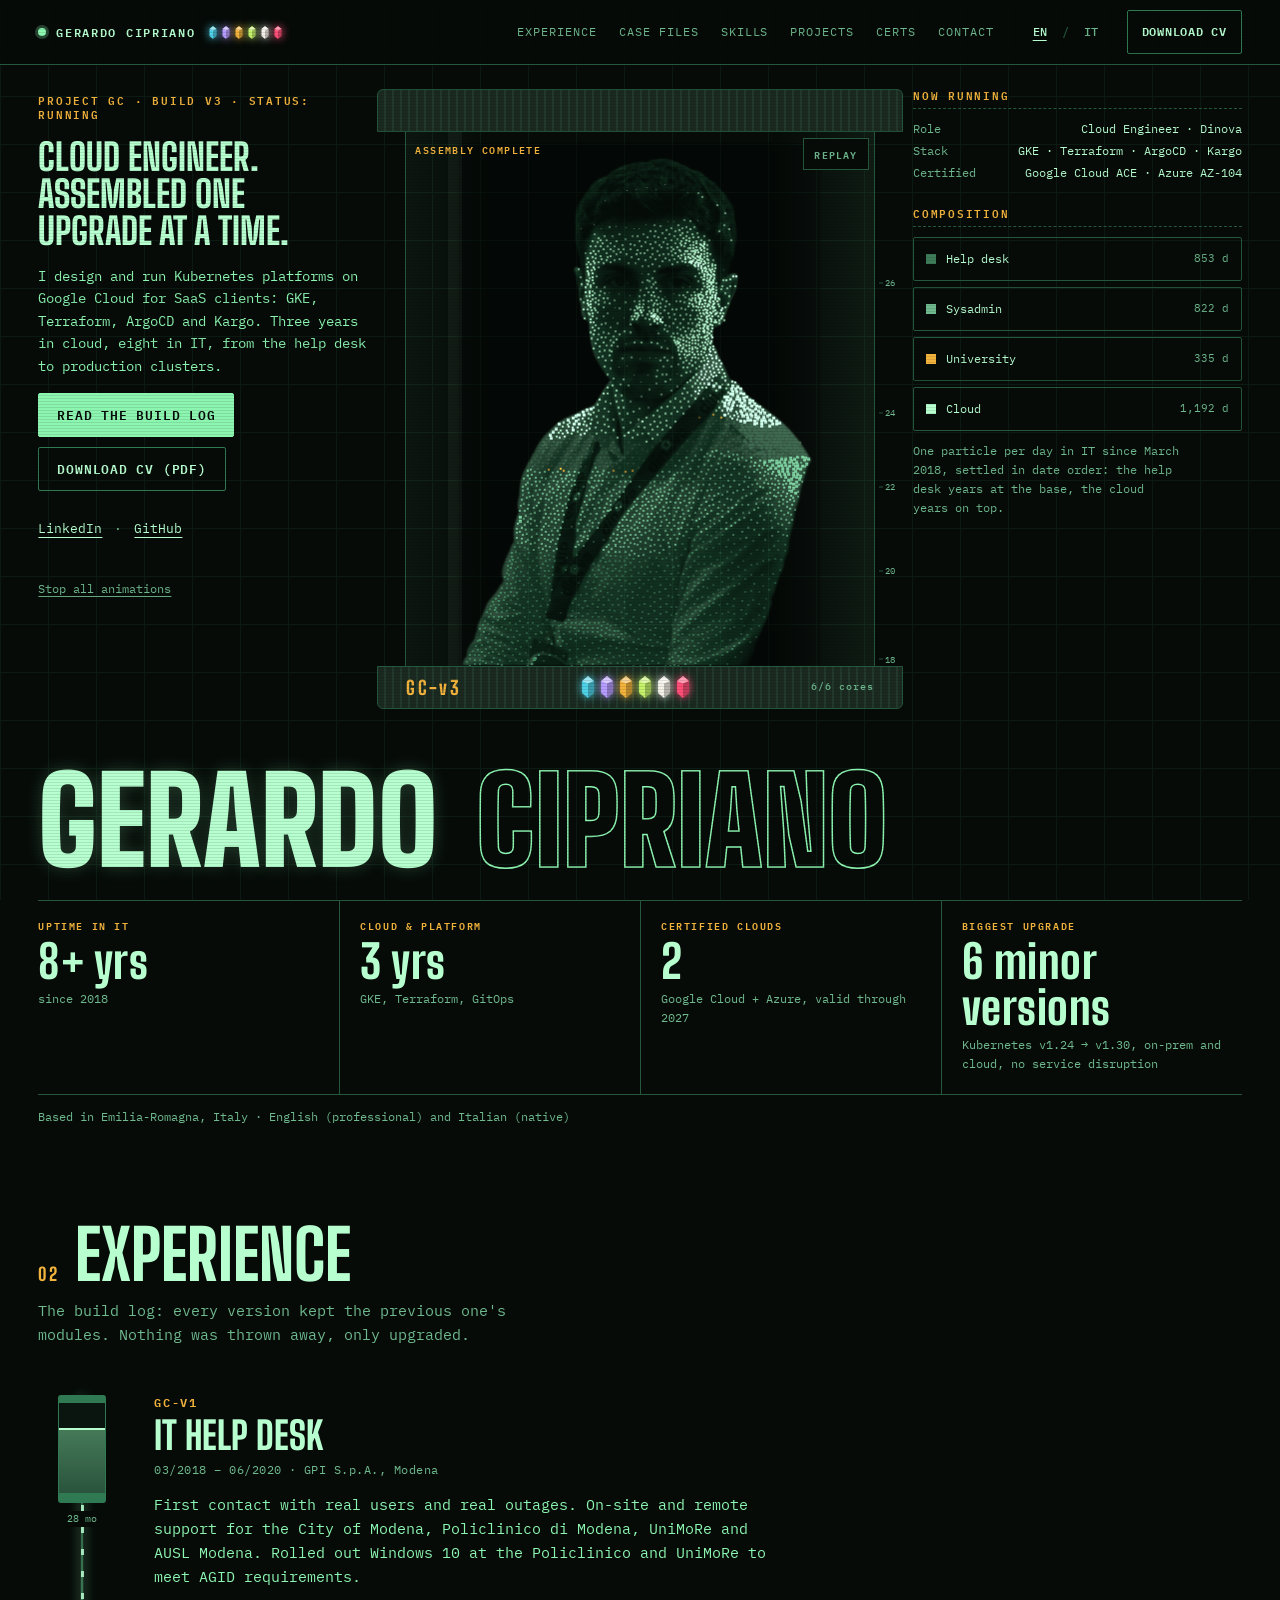
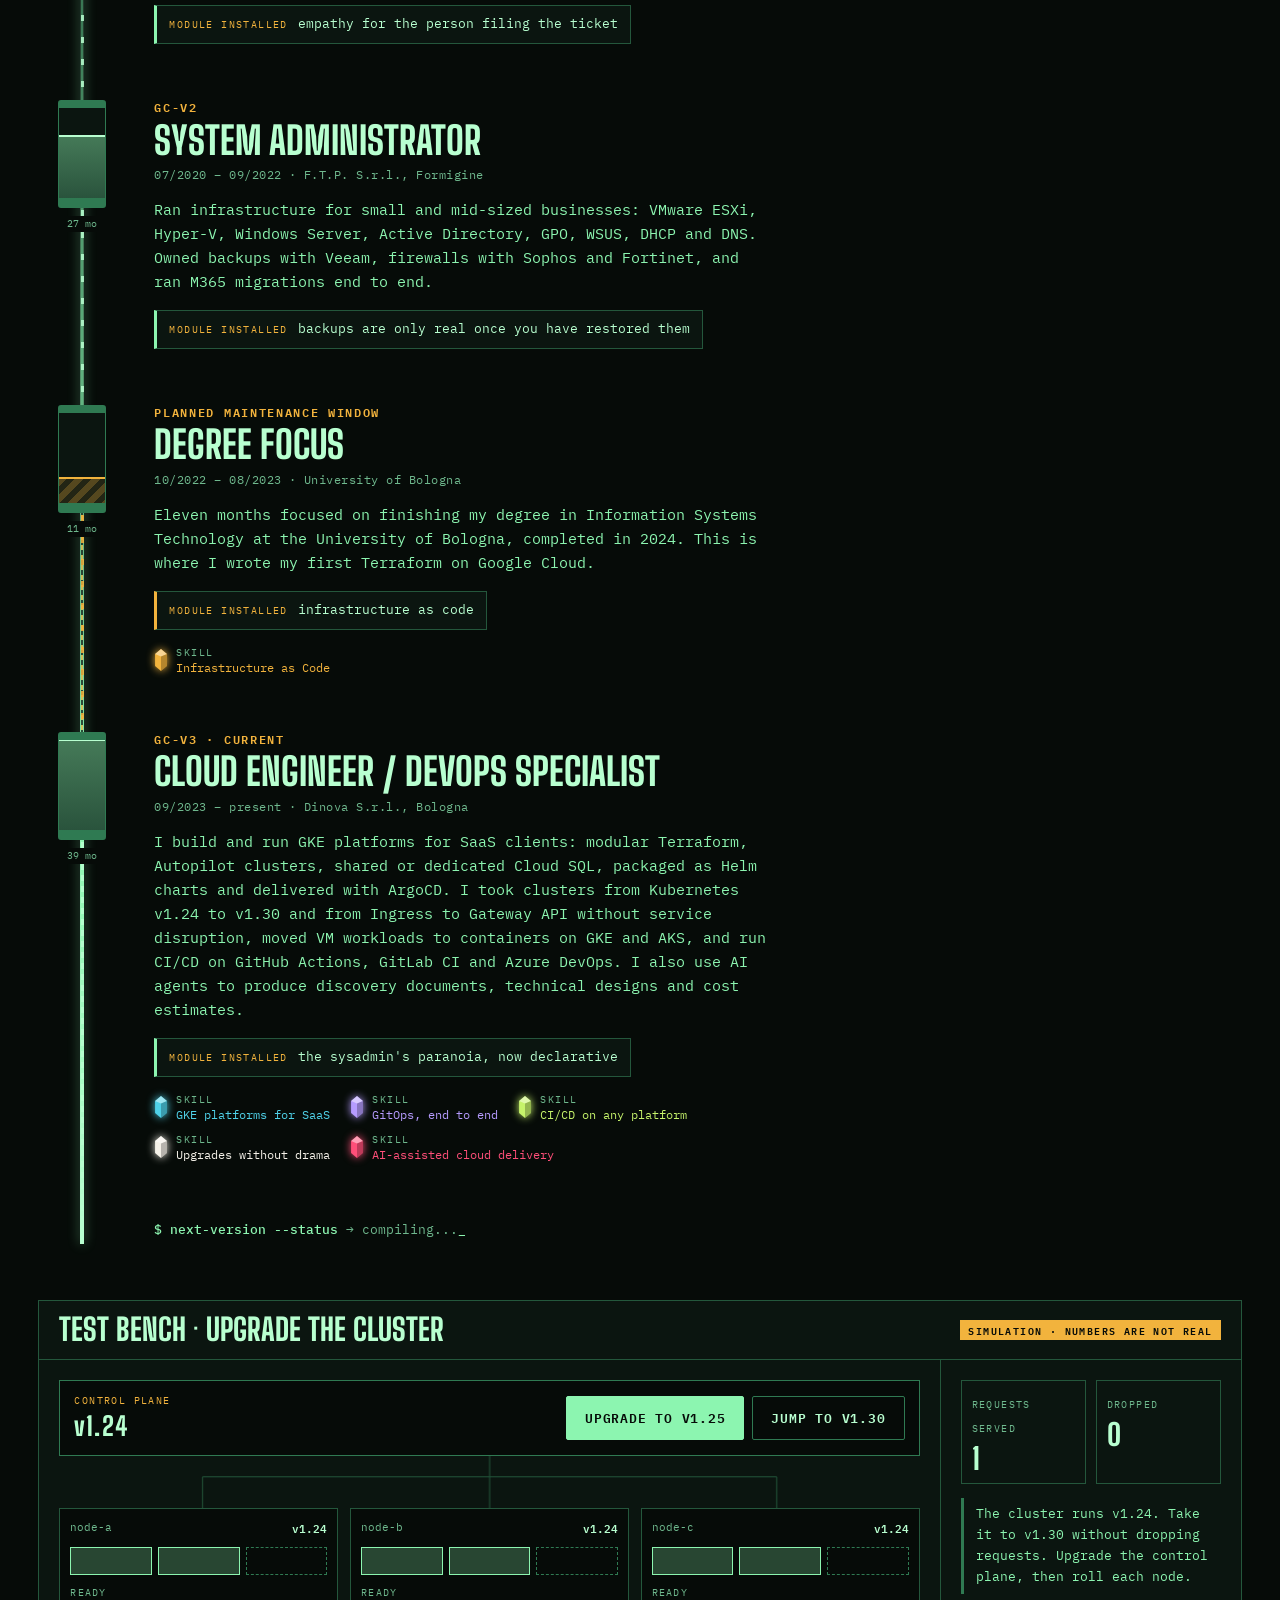
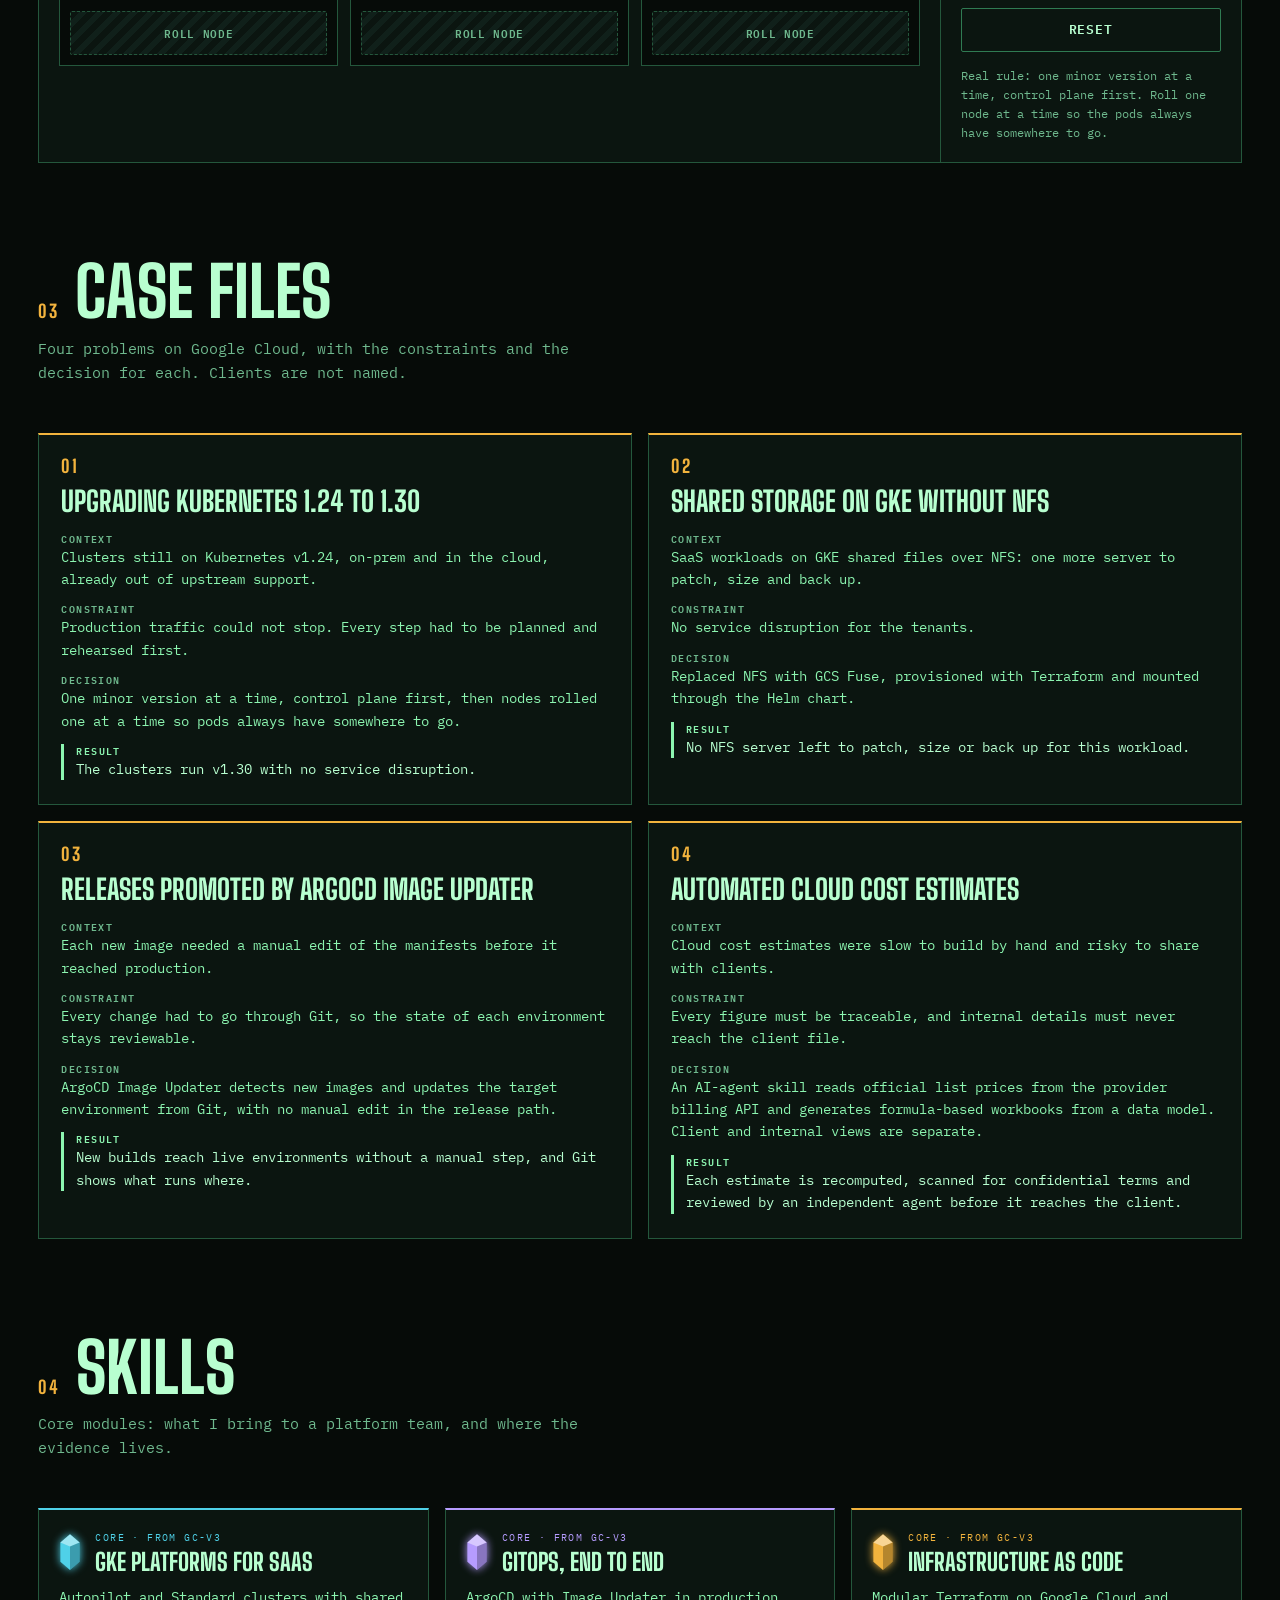
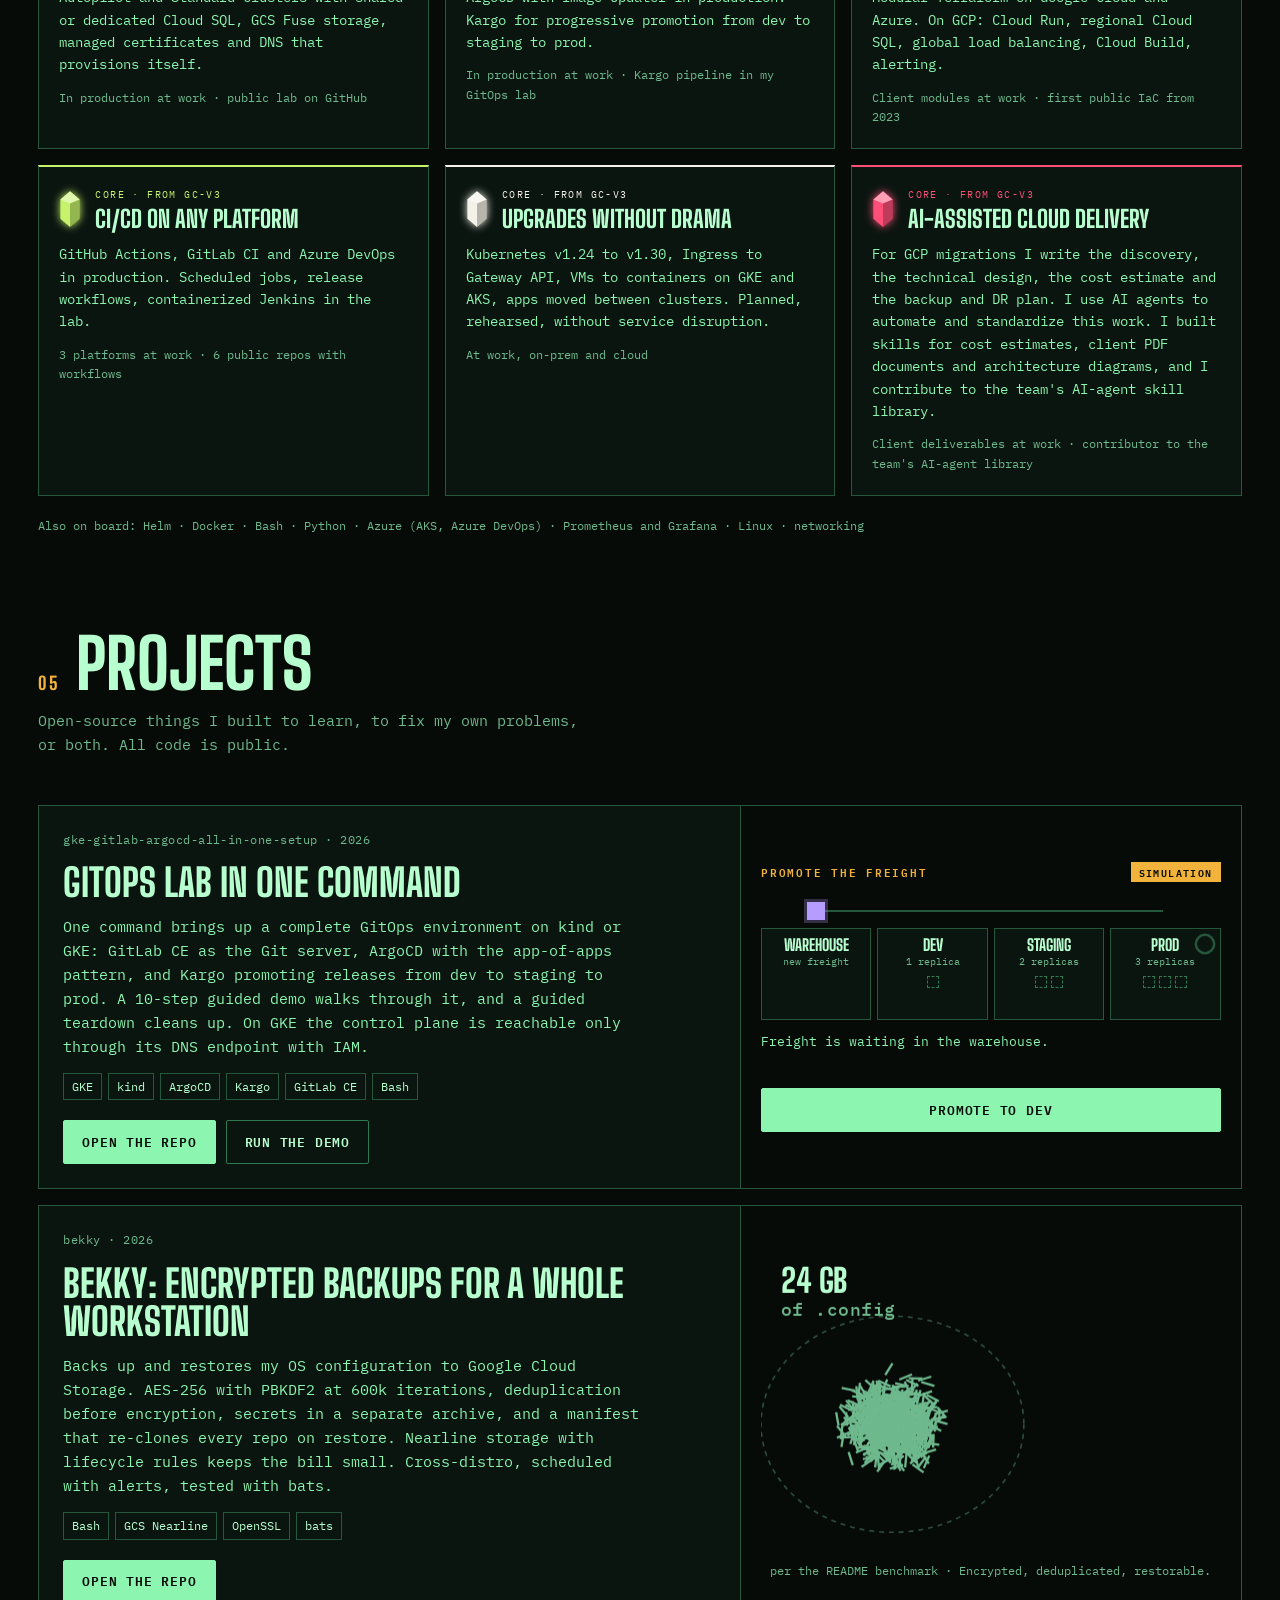
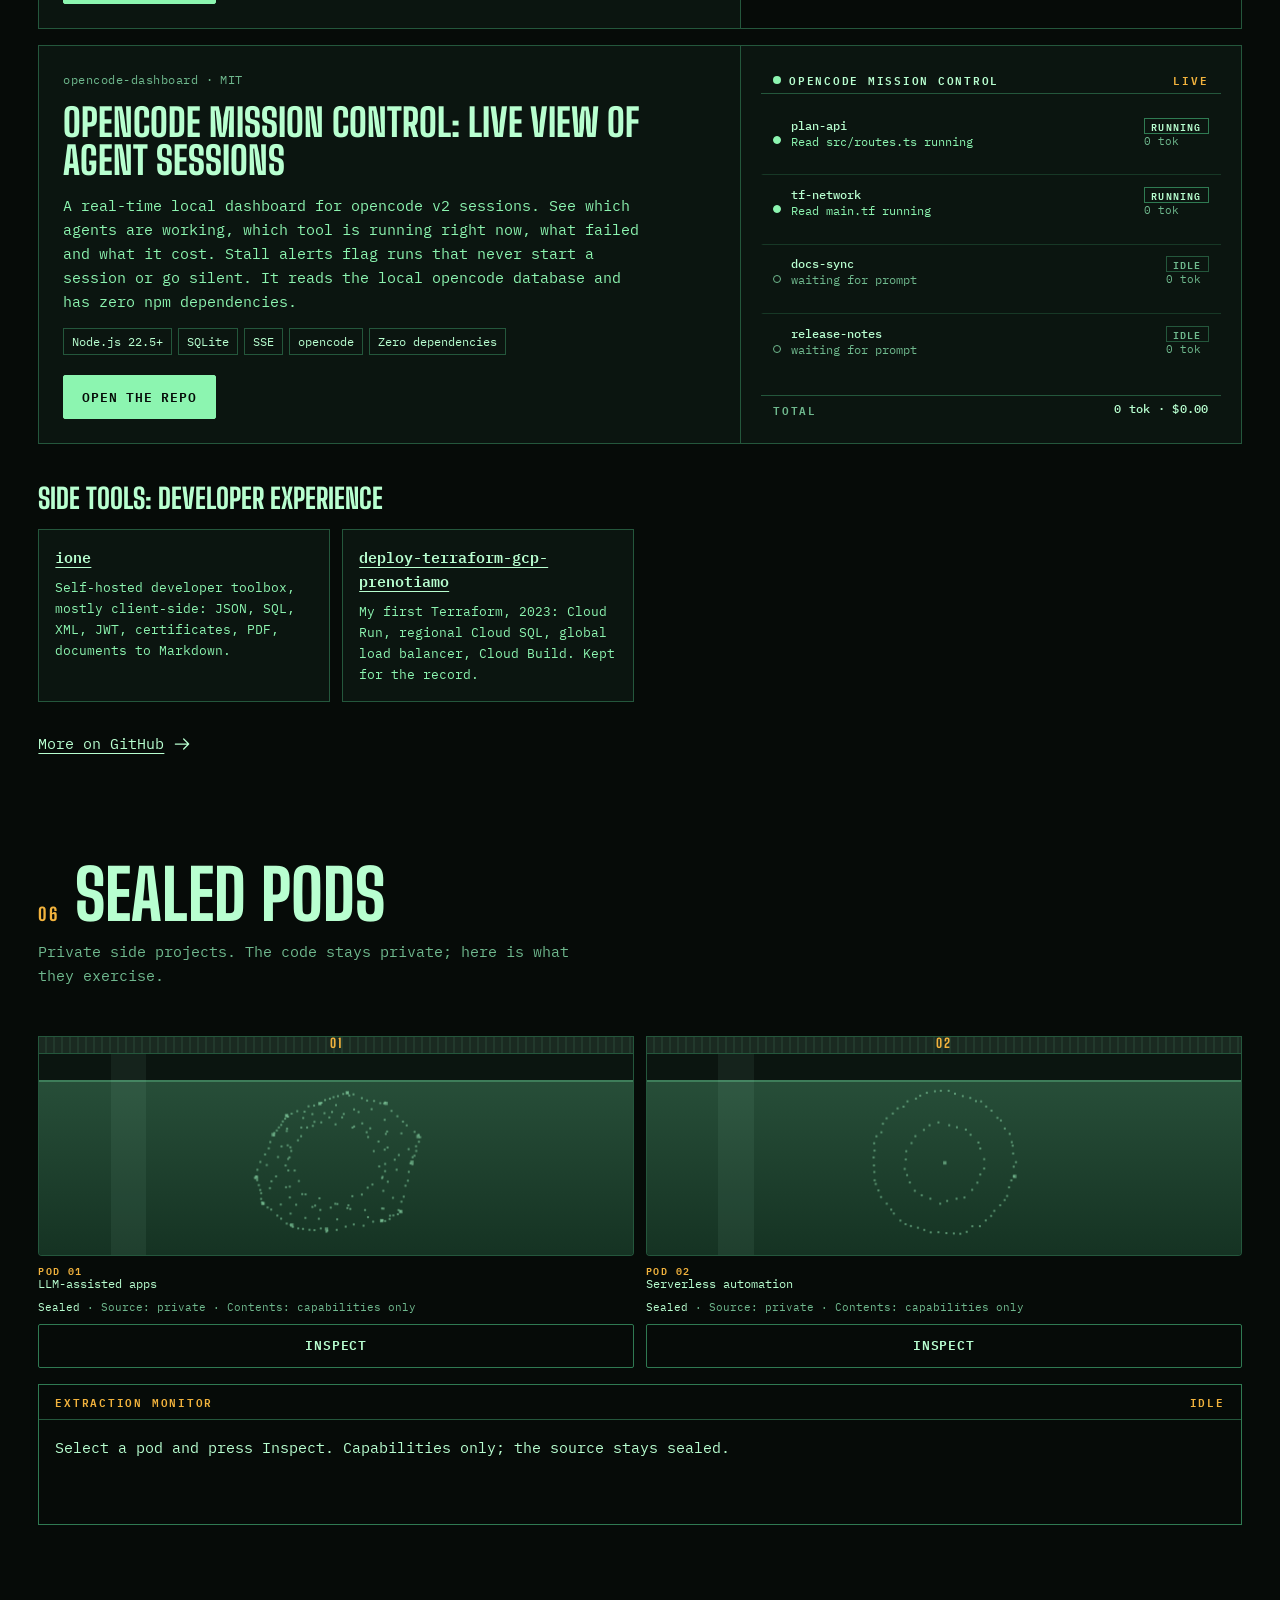
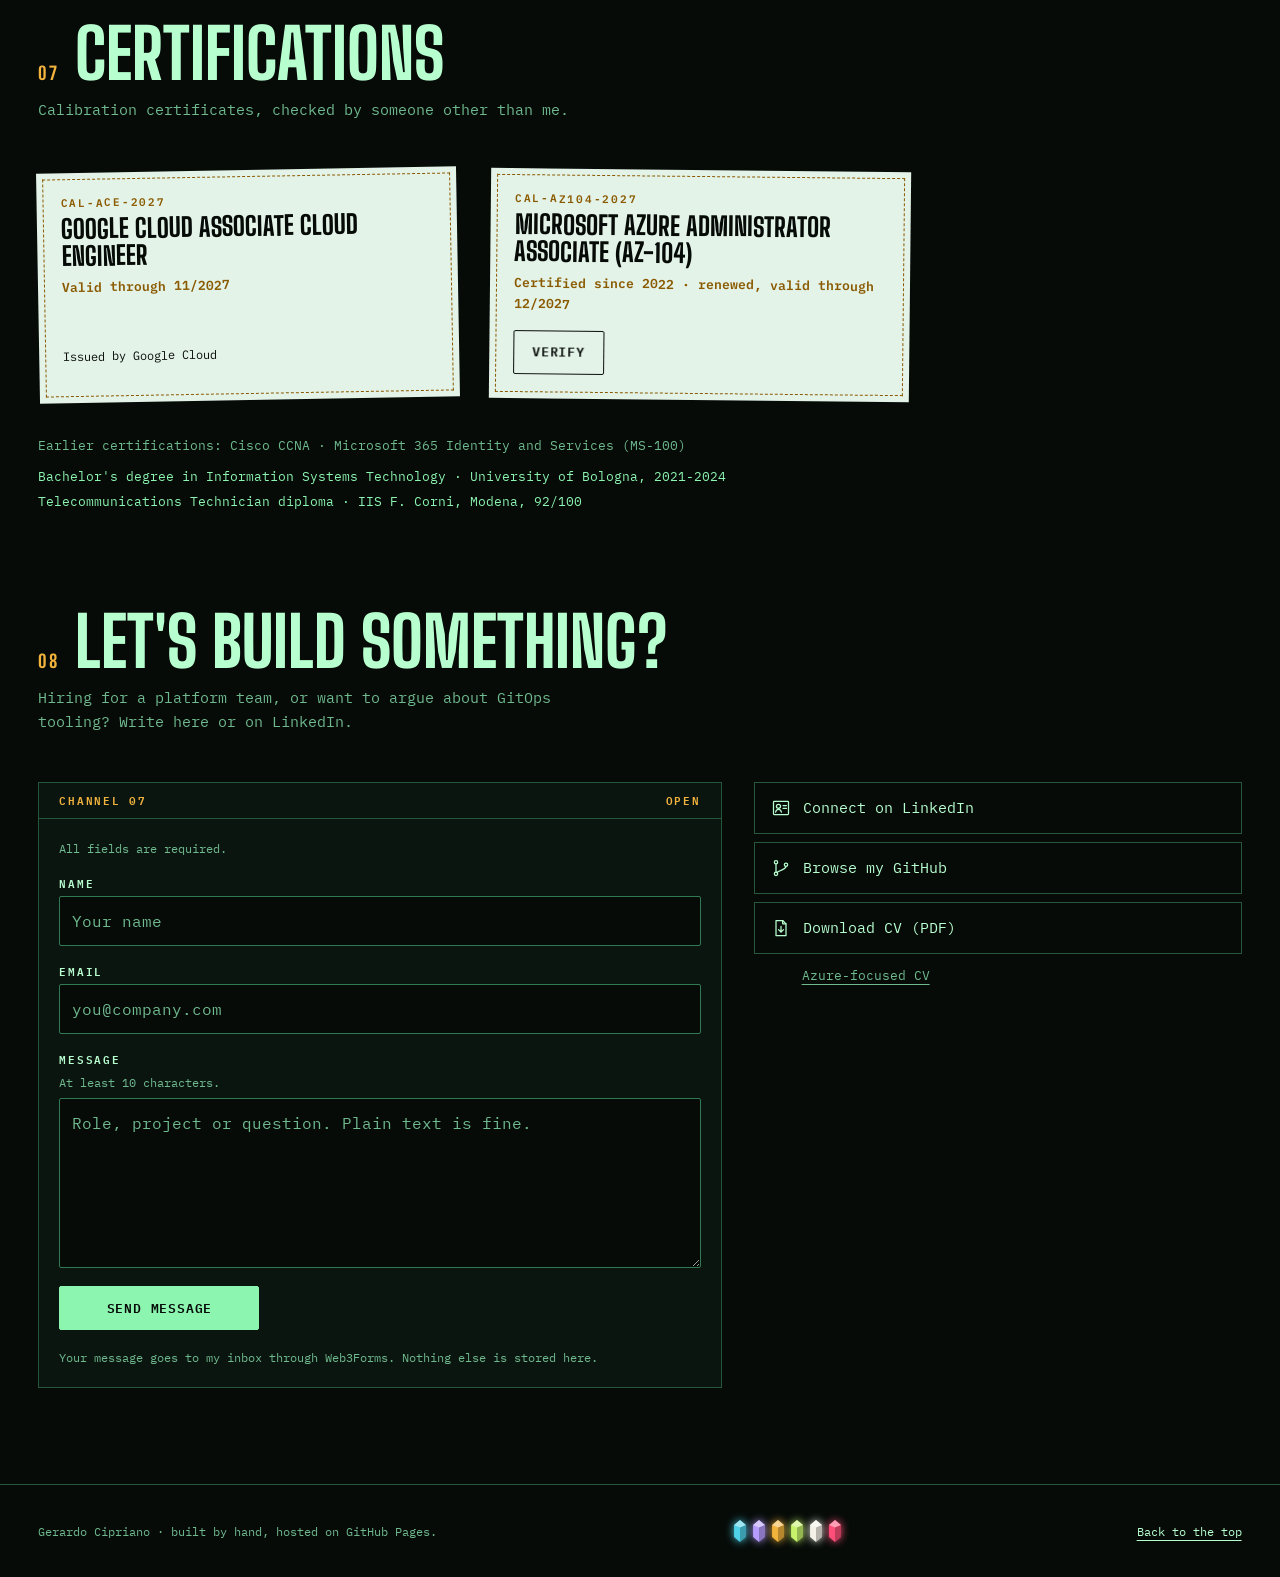
==== commit 66351063: "fix(contact): post the form natively to Web3Forms Web3Forms' bot check answers the CORS preflight of" ====
--- a/index.html
+++ b/index.html
@@ -1,5 +1,5 @@
 <!doctype html>
-<html lang="en" data-content-hash="180wrm6">
+<html lang="en" data-content-hash="5bhtcl">
 <head>
 <meta charset="utf-8">
 <meta name="viewport" content="width=device-width, initial-scale=1, viewport-fit=cover">
@@ -408,7 +408,7 @@
         <input type="hidden" name="access_key" value="ca582725-4e9c-4cce-8a8a-6fcc8eccc012">
         <input type="hidden" name="subject" value="New signal from gerardocipriano.github.io">
         <input type="hidden" name="from_name" value="Project GC">
-        <input type="hidden" name="redirect" value="https://gerardocipriano.github.io/#contact">
+        <input type="hidden" name="redirect" value="https://gerardocipriano.github.io/?sent=1#contact">
         <div class="hp" aria-hidden="true"><label>Leave this empty <input type="checkbox" name="botcheck" tabindex="-1" autocomplete="off"></label></div>
         <p class="privacy" id="f-note">All fields are required.</p>
         <div class="field">
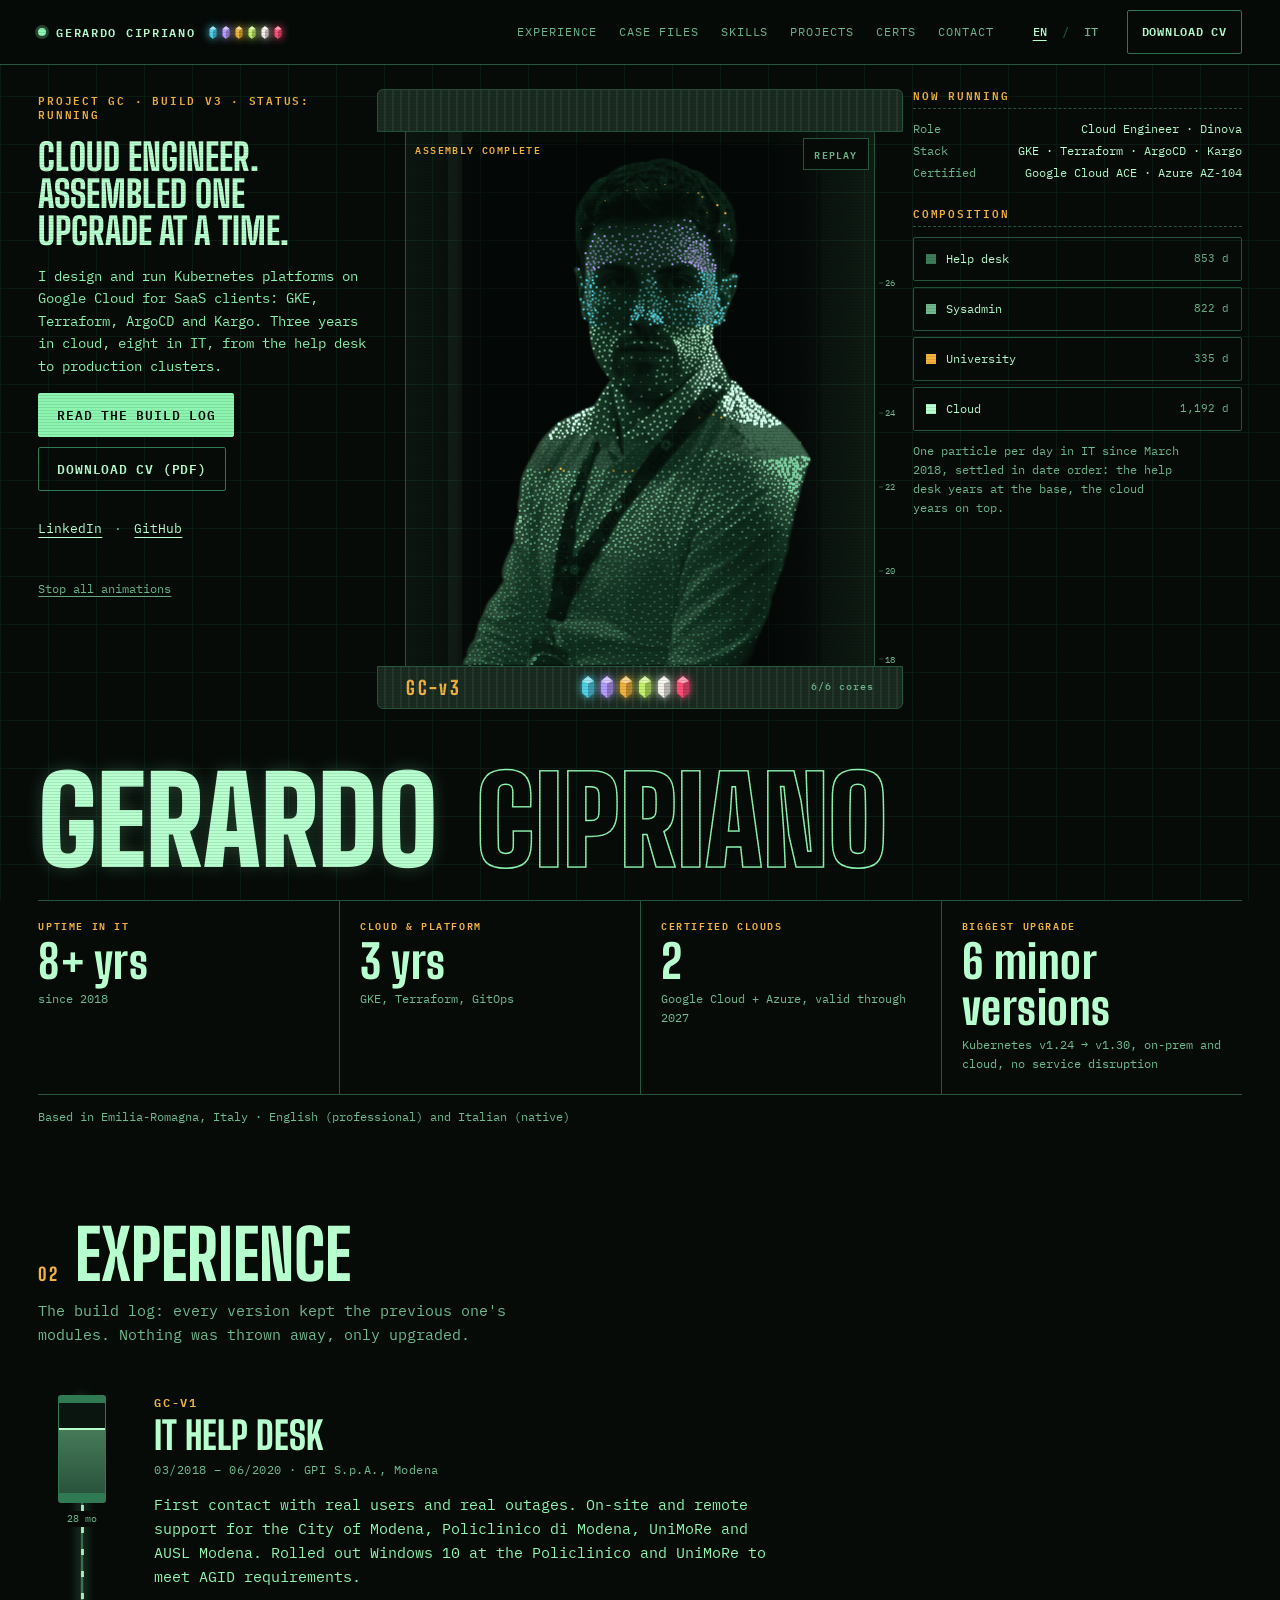
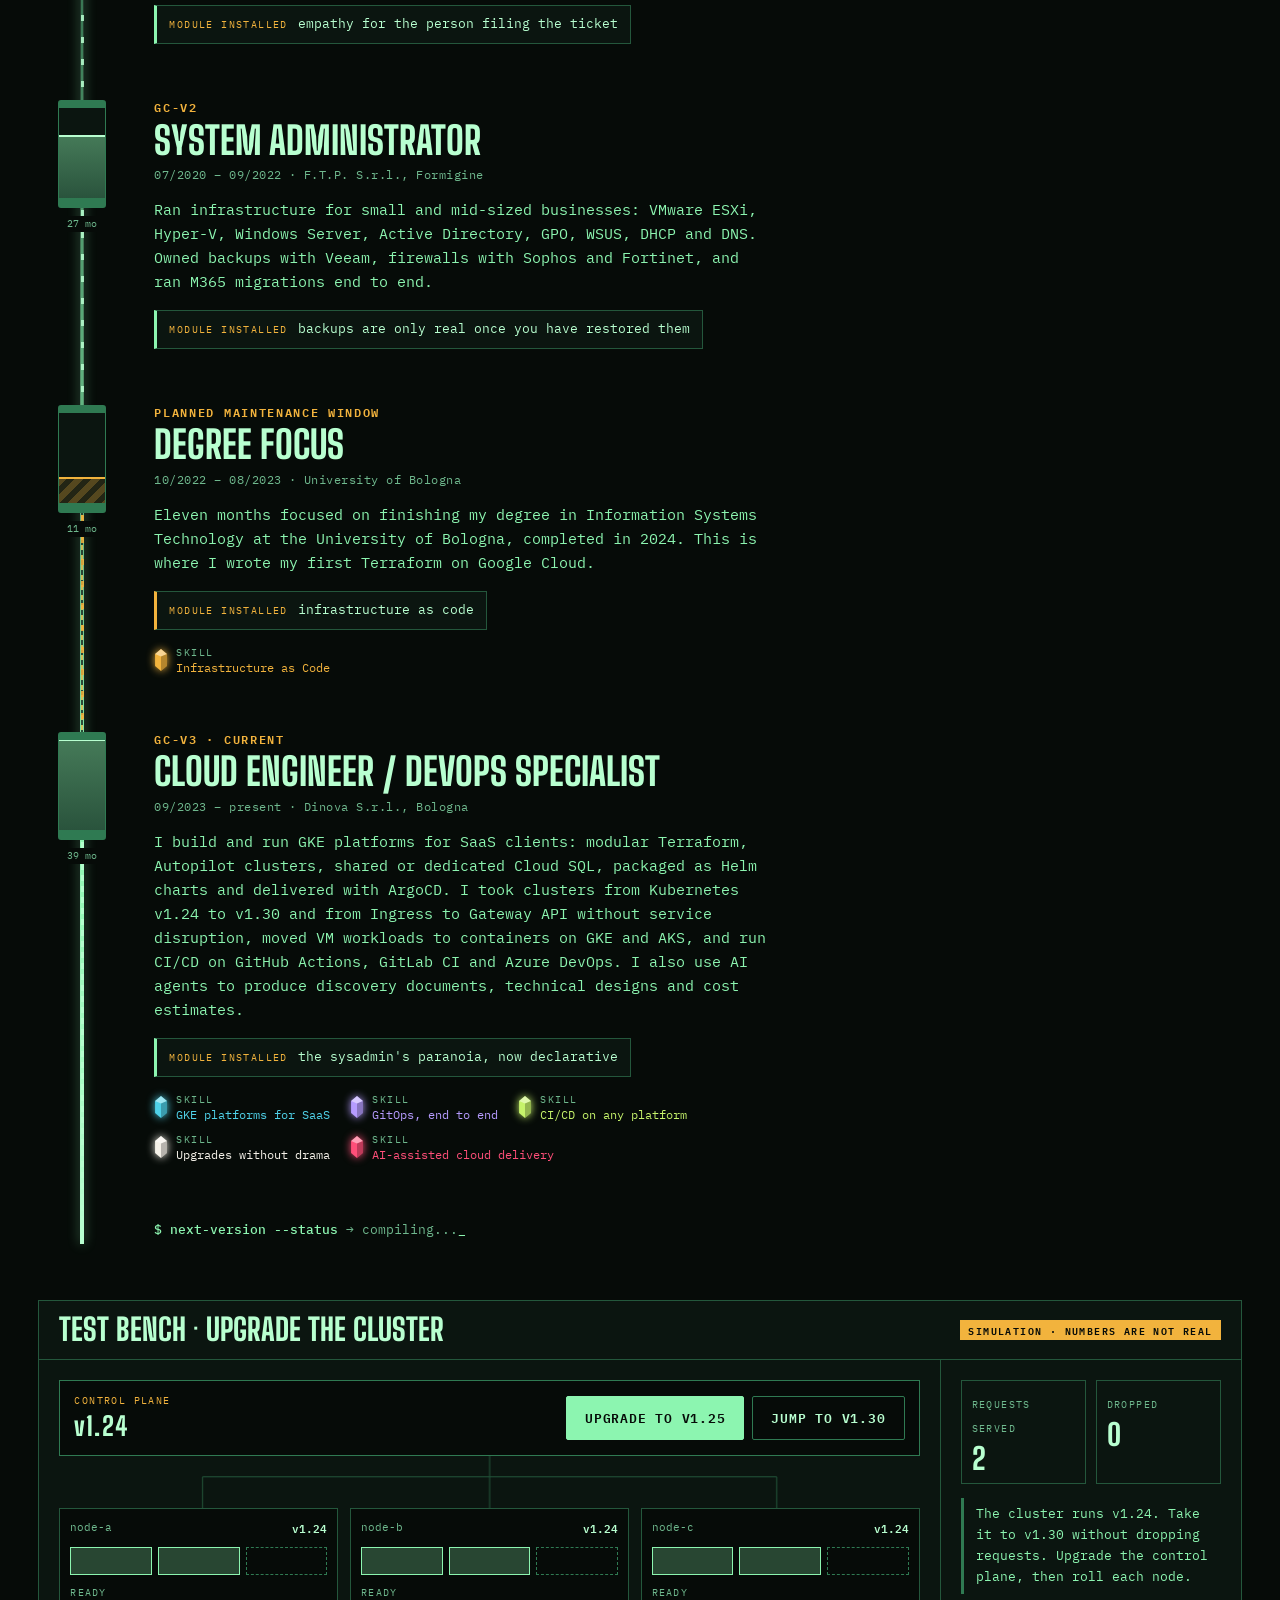
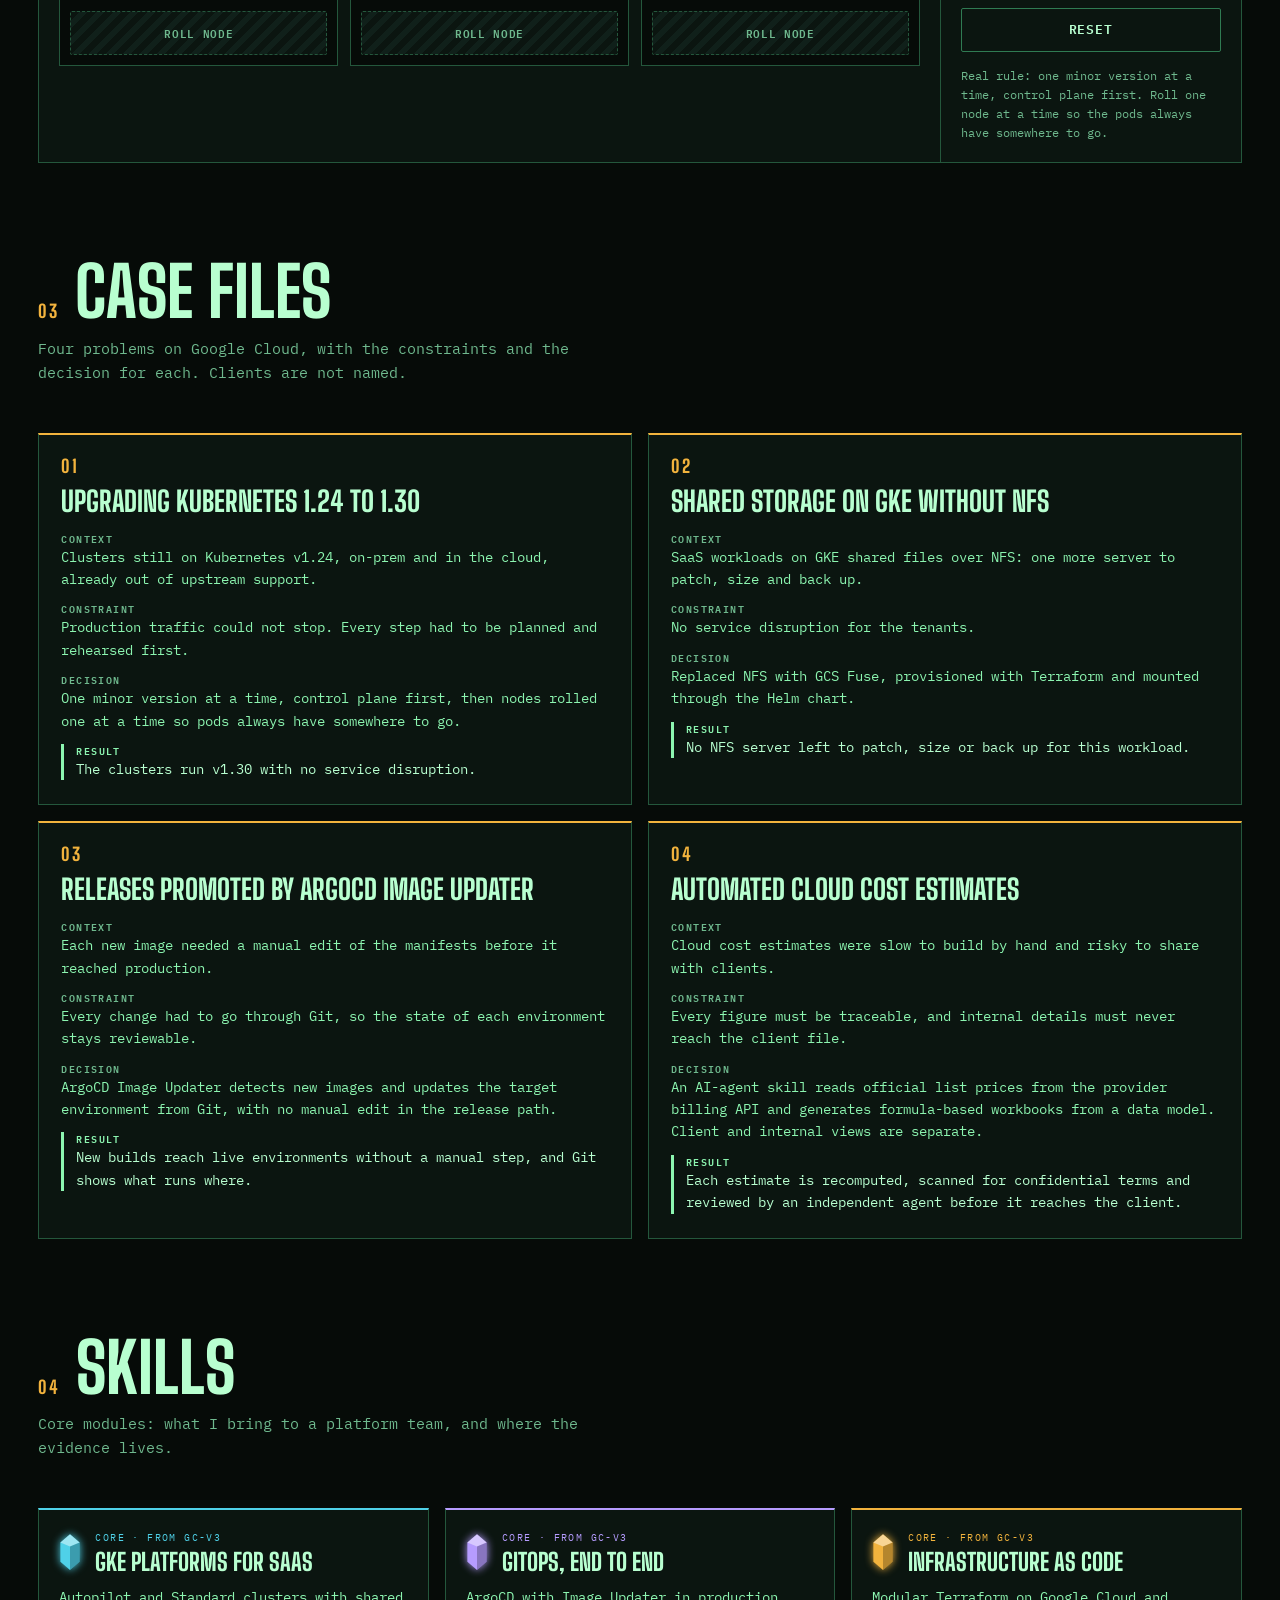
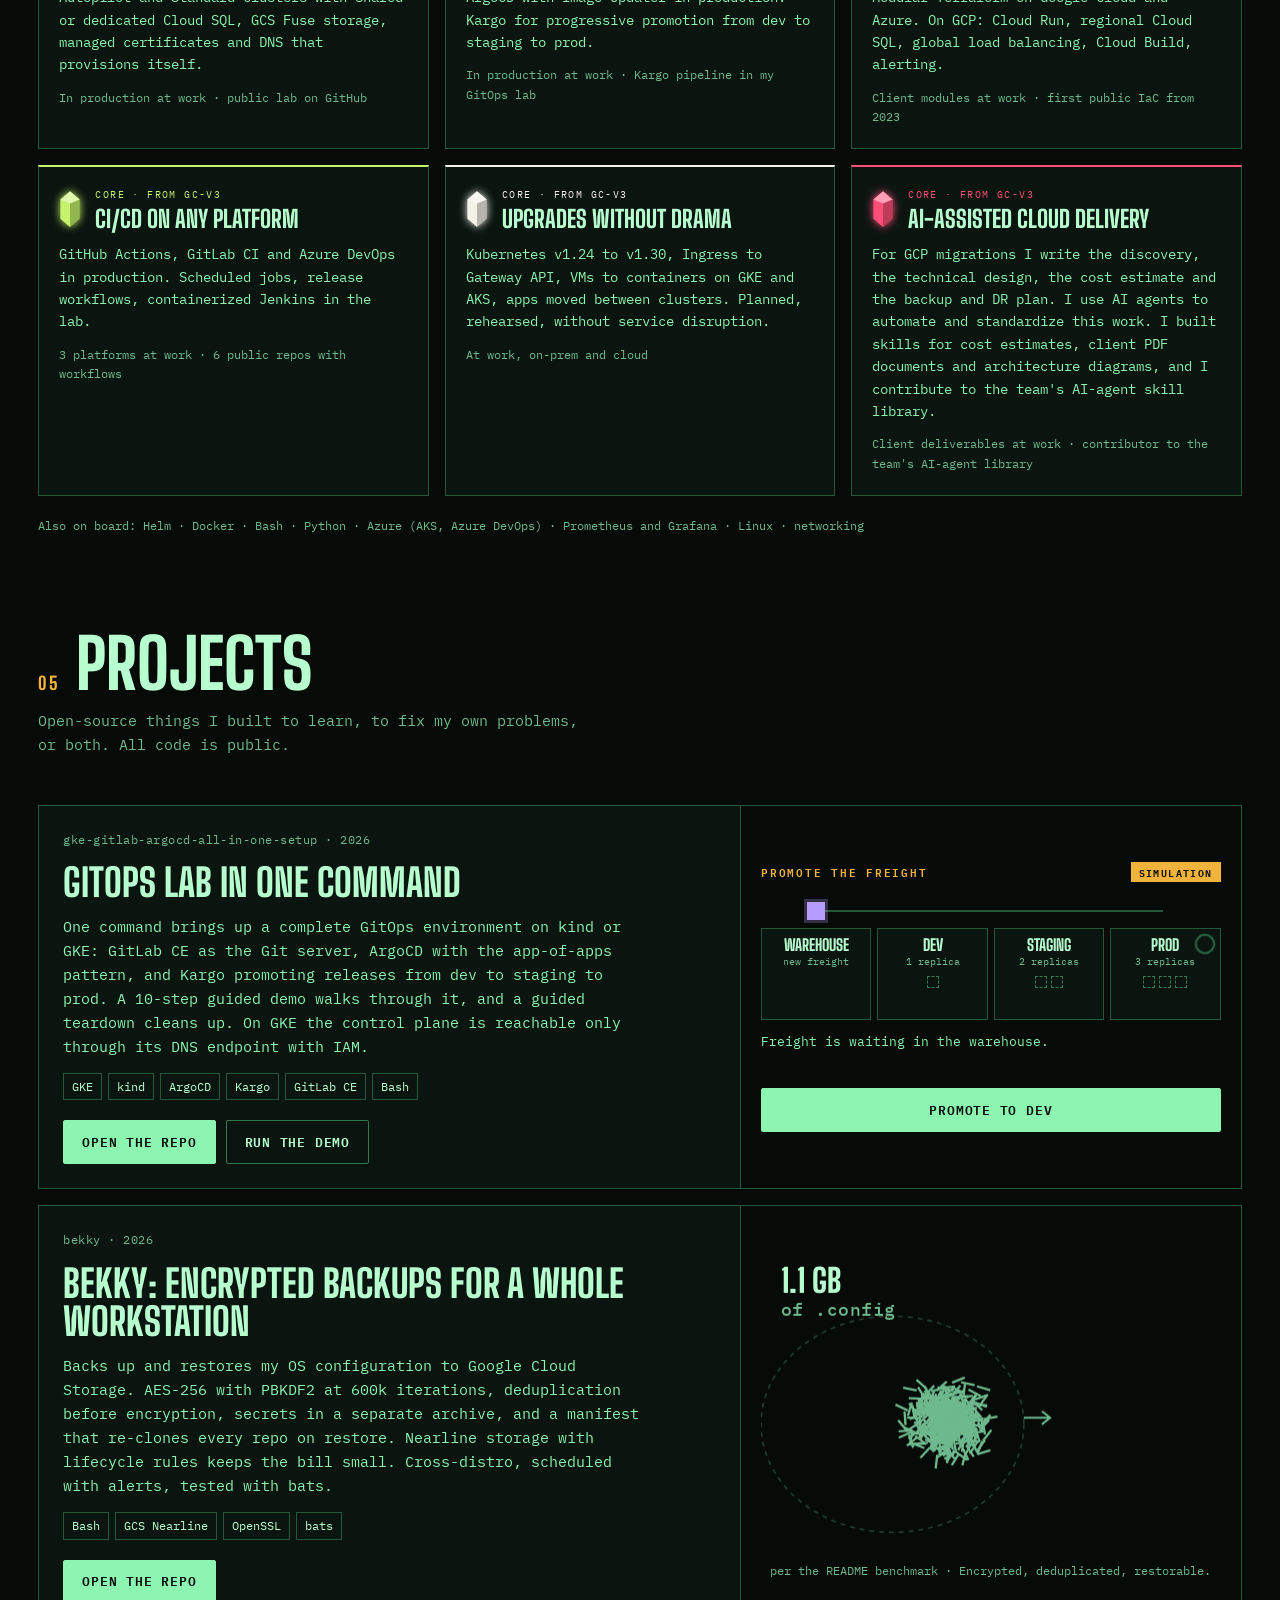
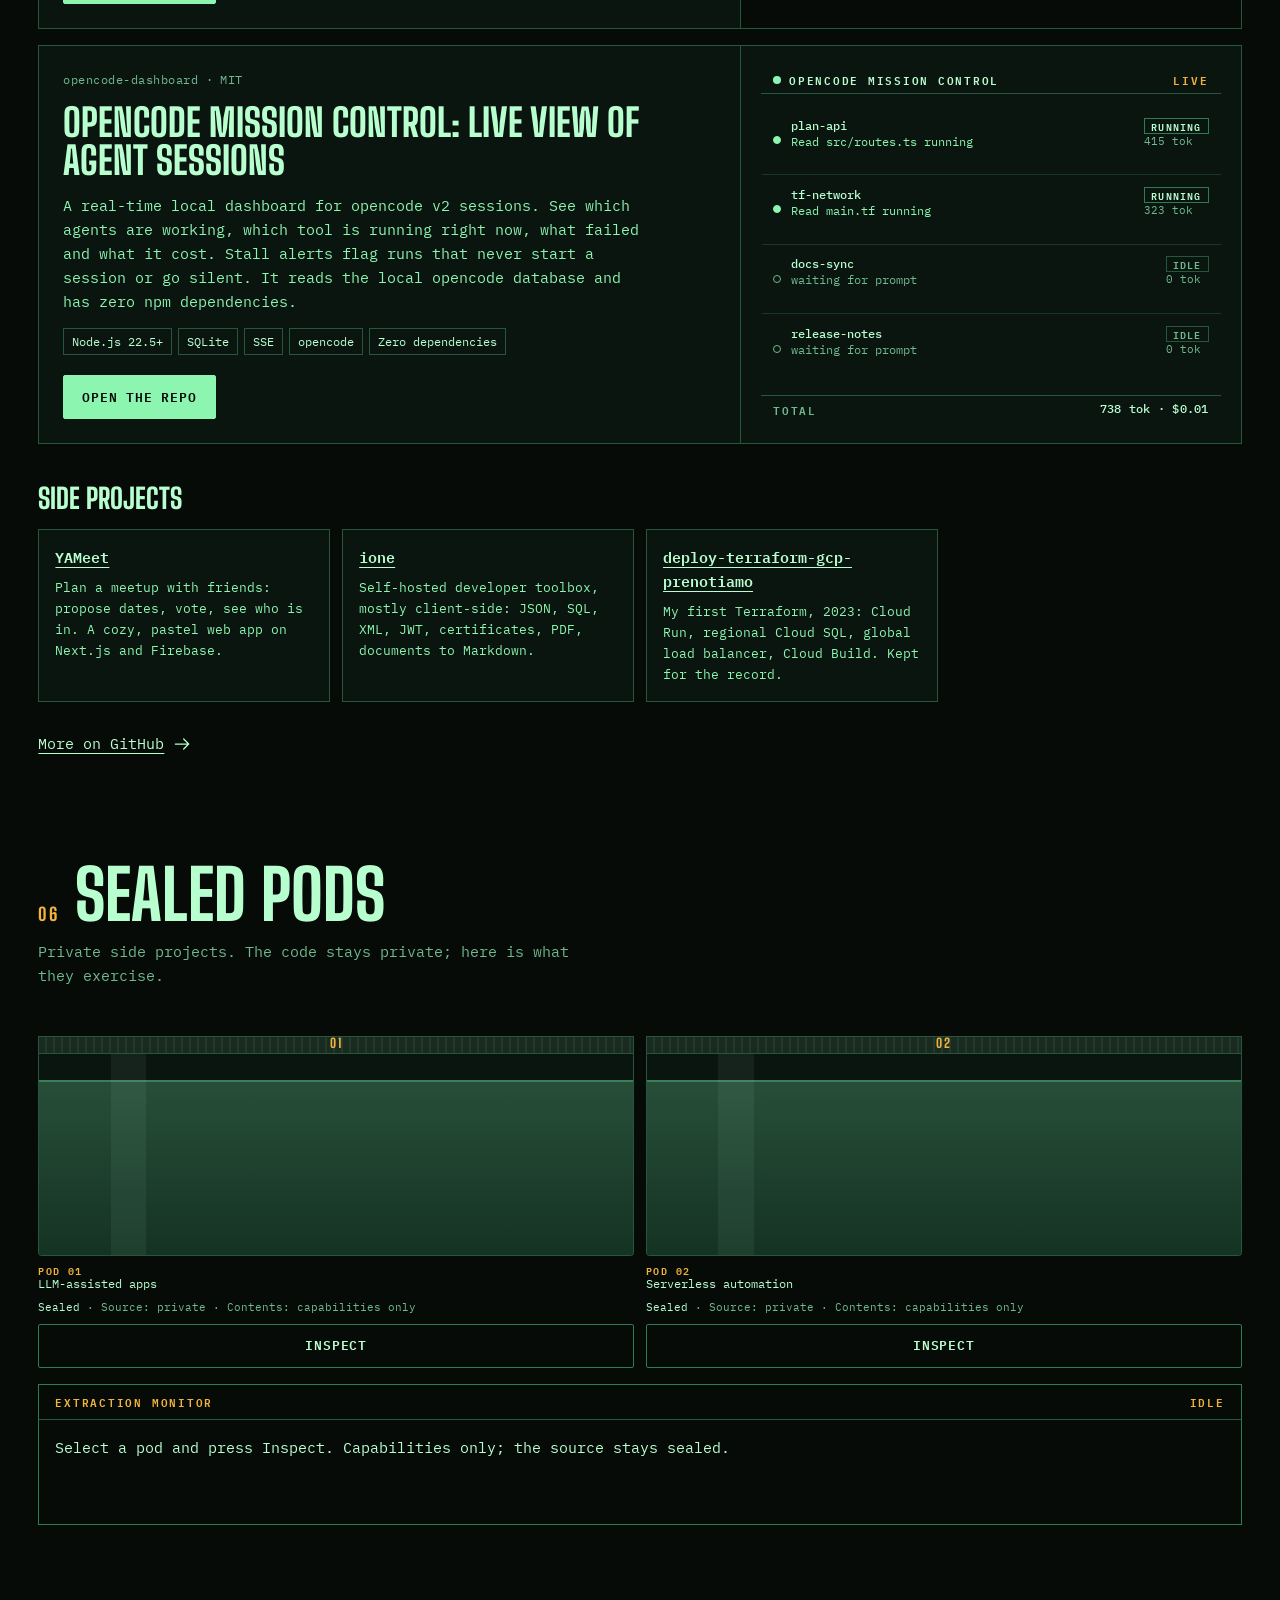
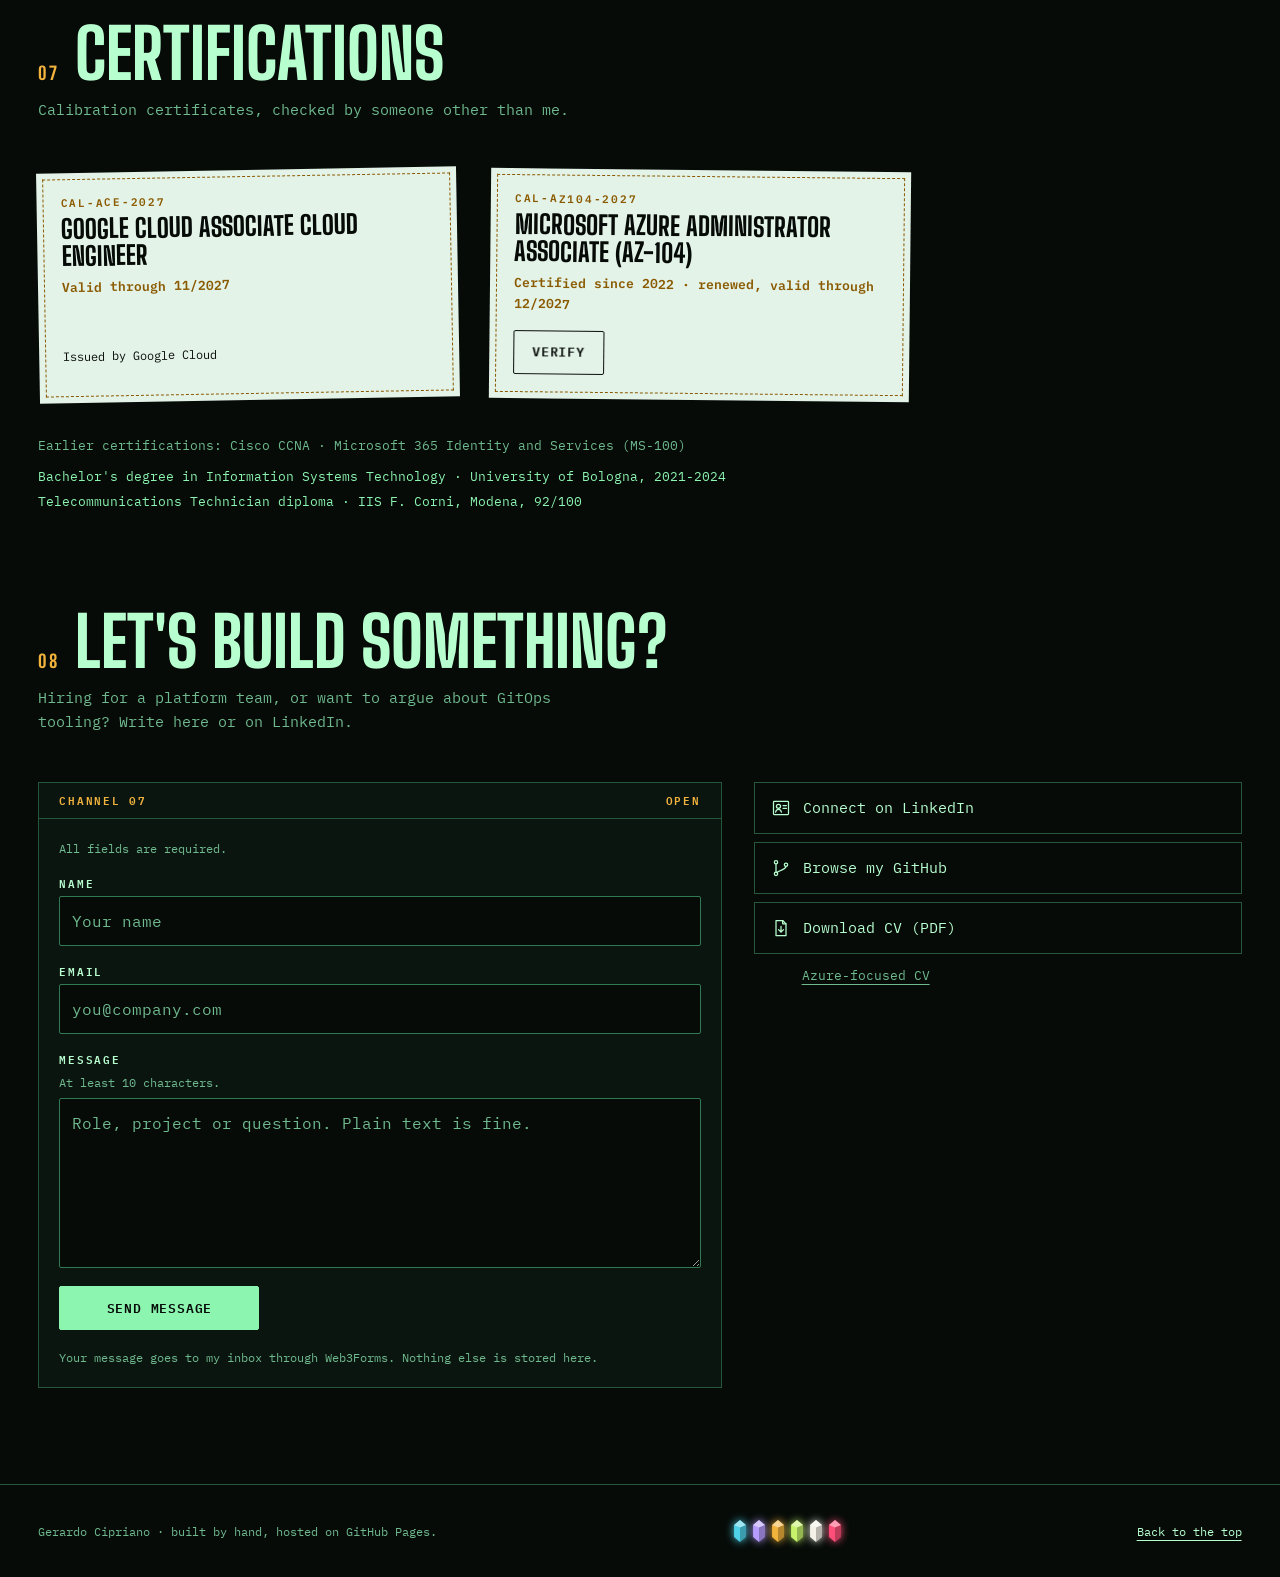
==== commit cb7356c7: "feat(content): derive version and core count from the data, add YAMeet Version, version plate, statu" ====
--- a/index.html
+++ b/index.html
@@ -1,5 +1,5 @@
 <!doctype html>
-<html lang="en" data-content-hash="5bhtcl">
+<html lang="en" data-content-hash="1qdioiu">
 <head>
 <meta charset="utf-8">
 <meta name="viewport" content="width=device-width, initial-scale=1, viewport-fit=cover">
@@ -362,8 +362,8 @@
     </div>
     <div class="xp-vis agents" id="agentsViz"></div>
   </article>
-  <h3 class="side-h">Side tools: developer experience</h3>
-  <ul class="side-grid"><li><a href="https://github.com/gerardocipriano/ione" rel="noopener"><b>ione</b><span>Self-hosted developer toolbox, mostly client-side: JSON, SQL, XML, JWT, certificates, PDF, documents to Markdown.</span></a></li><li><a href="https://github.com/gerardocipriano/deploy-terraform-gcp-prenotiamo" rel="noopener"><b>deploy-terraform-gcp-prenotiamo</b><span>My first Terraform, 2023: Cloud Run, regional Cloud SQL, global load balancer, Cloud Build. Kept for the record.</span></a></li></ul>
+  <h3 class="side-h">Side projects</h3>
+  <ul class="side-grid"><li><a href="https://yameet.netlify.app" rel="noopener"><b>YAMeet</b><span>Plan a meetup with friends: propose dates, vote, see who is in. A cozy, pastel web app on Next.js and Firebase.</span></a></li><li><a href="https://github.com/gerardocipriano/ione" rel="noopener"><b>ione</b><span>Self-hosted developer toolbox, mostly client-side: JSON, SQL, XML, JWT, certificates, PDF, documents to Markdown.</span></a></li><li><a href="https://github.com/gerardocipriano/deploy-terraform-gcp-prenotiamo" rel="noopener"><b>deploy-terraform-gcp-prenotiamo</b><span>My first Terraform, 2023: Cloud Run, regional Cloud SQL, global load balancer, Cloud Build. Kept for the record.</span></a></li></ul>
   <p class="more"><a href="https://github.com/gerardocipriano?tab=repositories" rel="noopener">More on GitHub <svg class="ic" aria-hidden="true"><use href="#i-arrow"/></svg></a></p><!--/slot:experiments--></section>
 <section class="sec pods-sec" id="pods" aria-labelledby="pods-h" data-slot="pods"><!--slot:pods--><header class="sec-h"><span class="n" aria-hidden="true">06</span><h2 id="pods-h">Sealed pods</h2></header>
   <p class="lede">Private side projects. The code stays private; here is what they exercise.</p>
